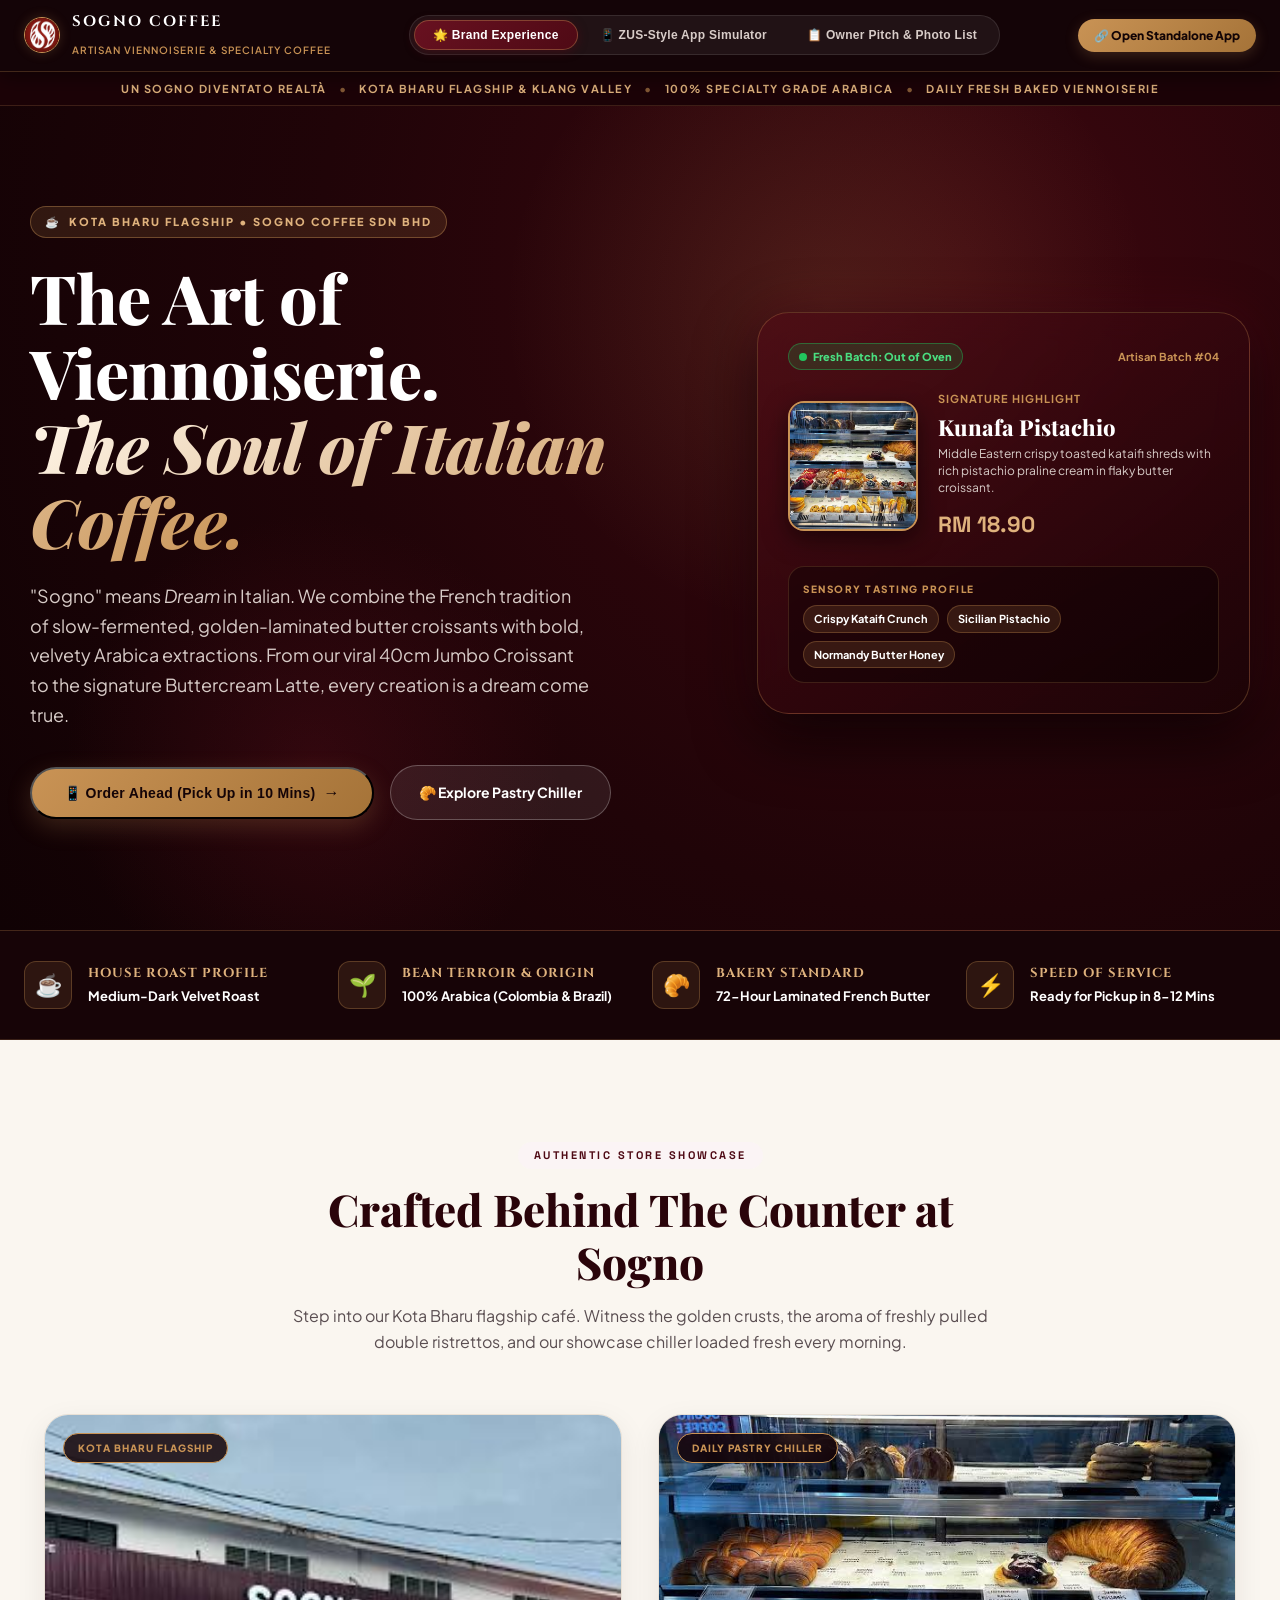
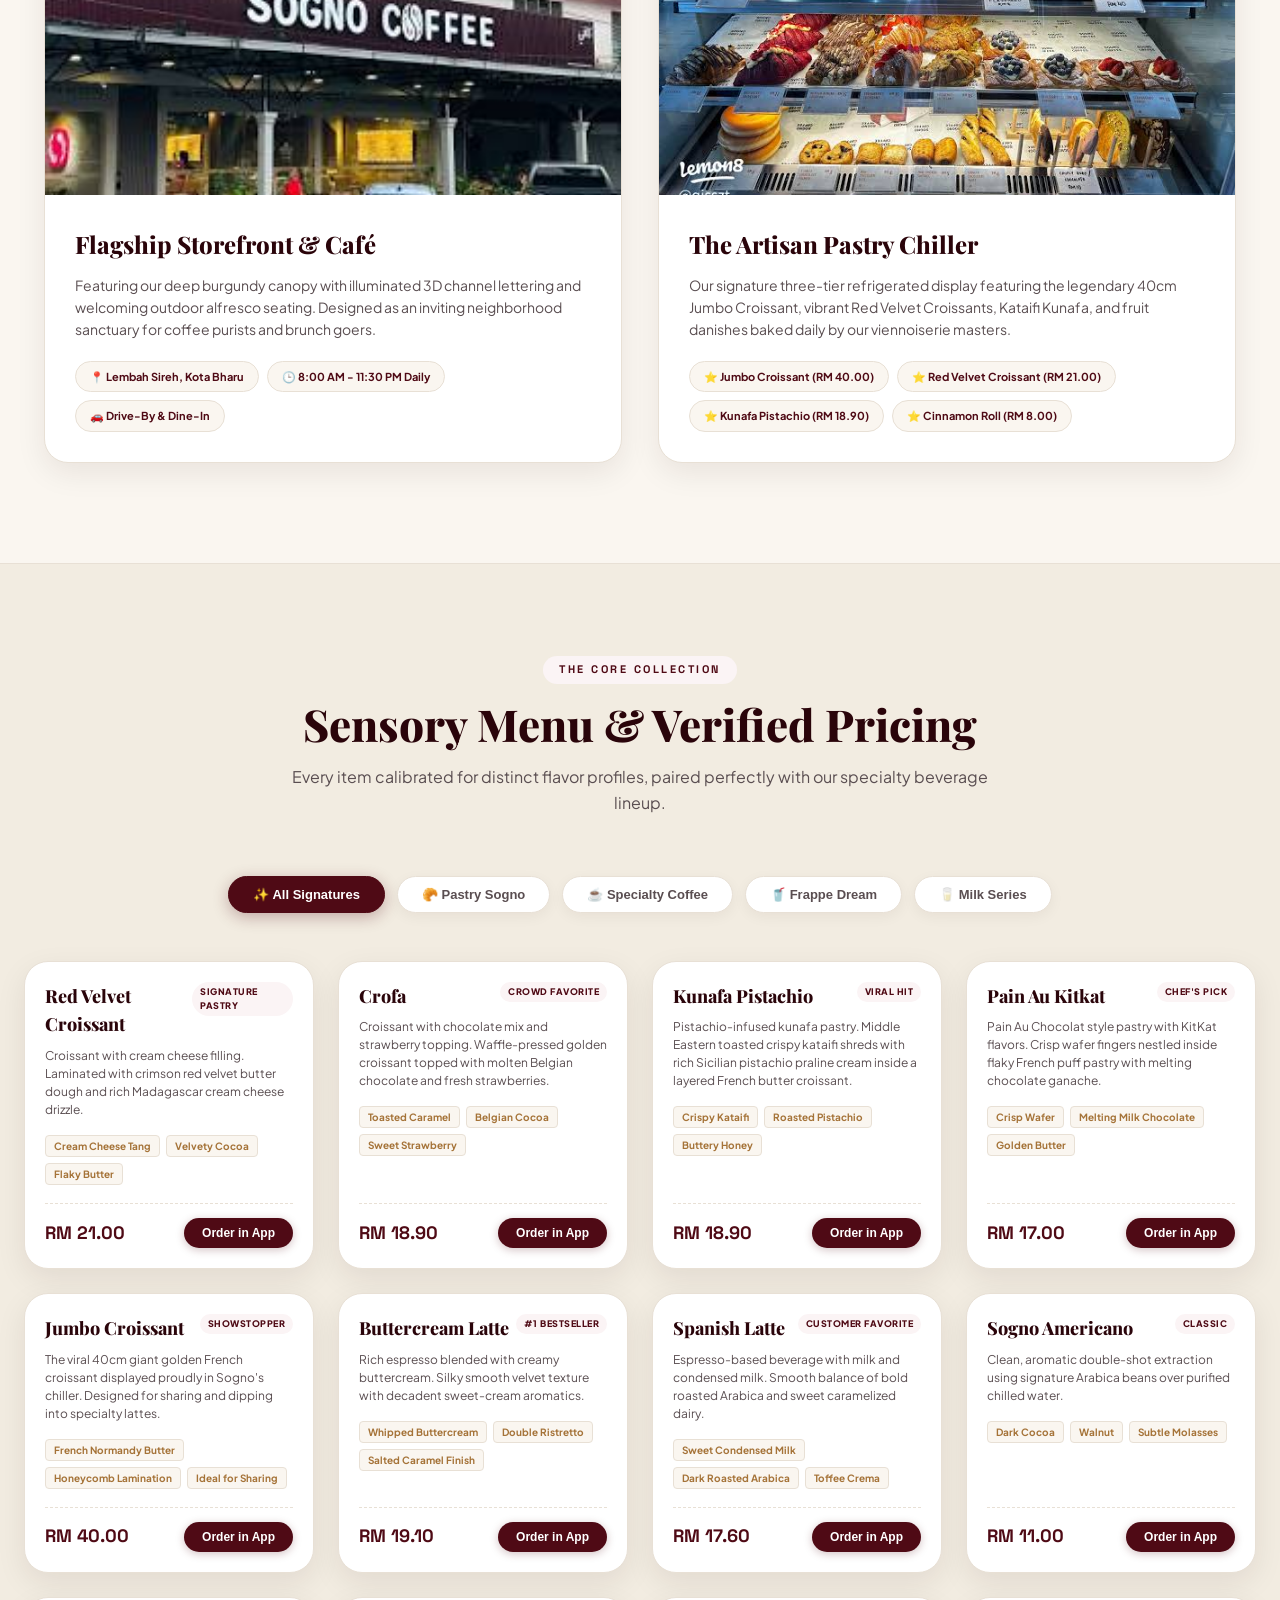
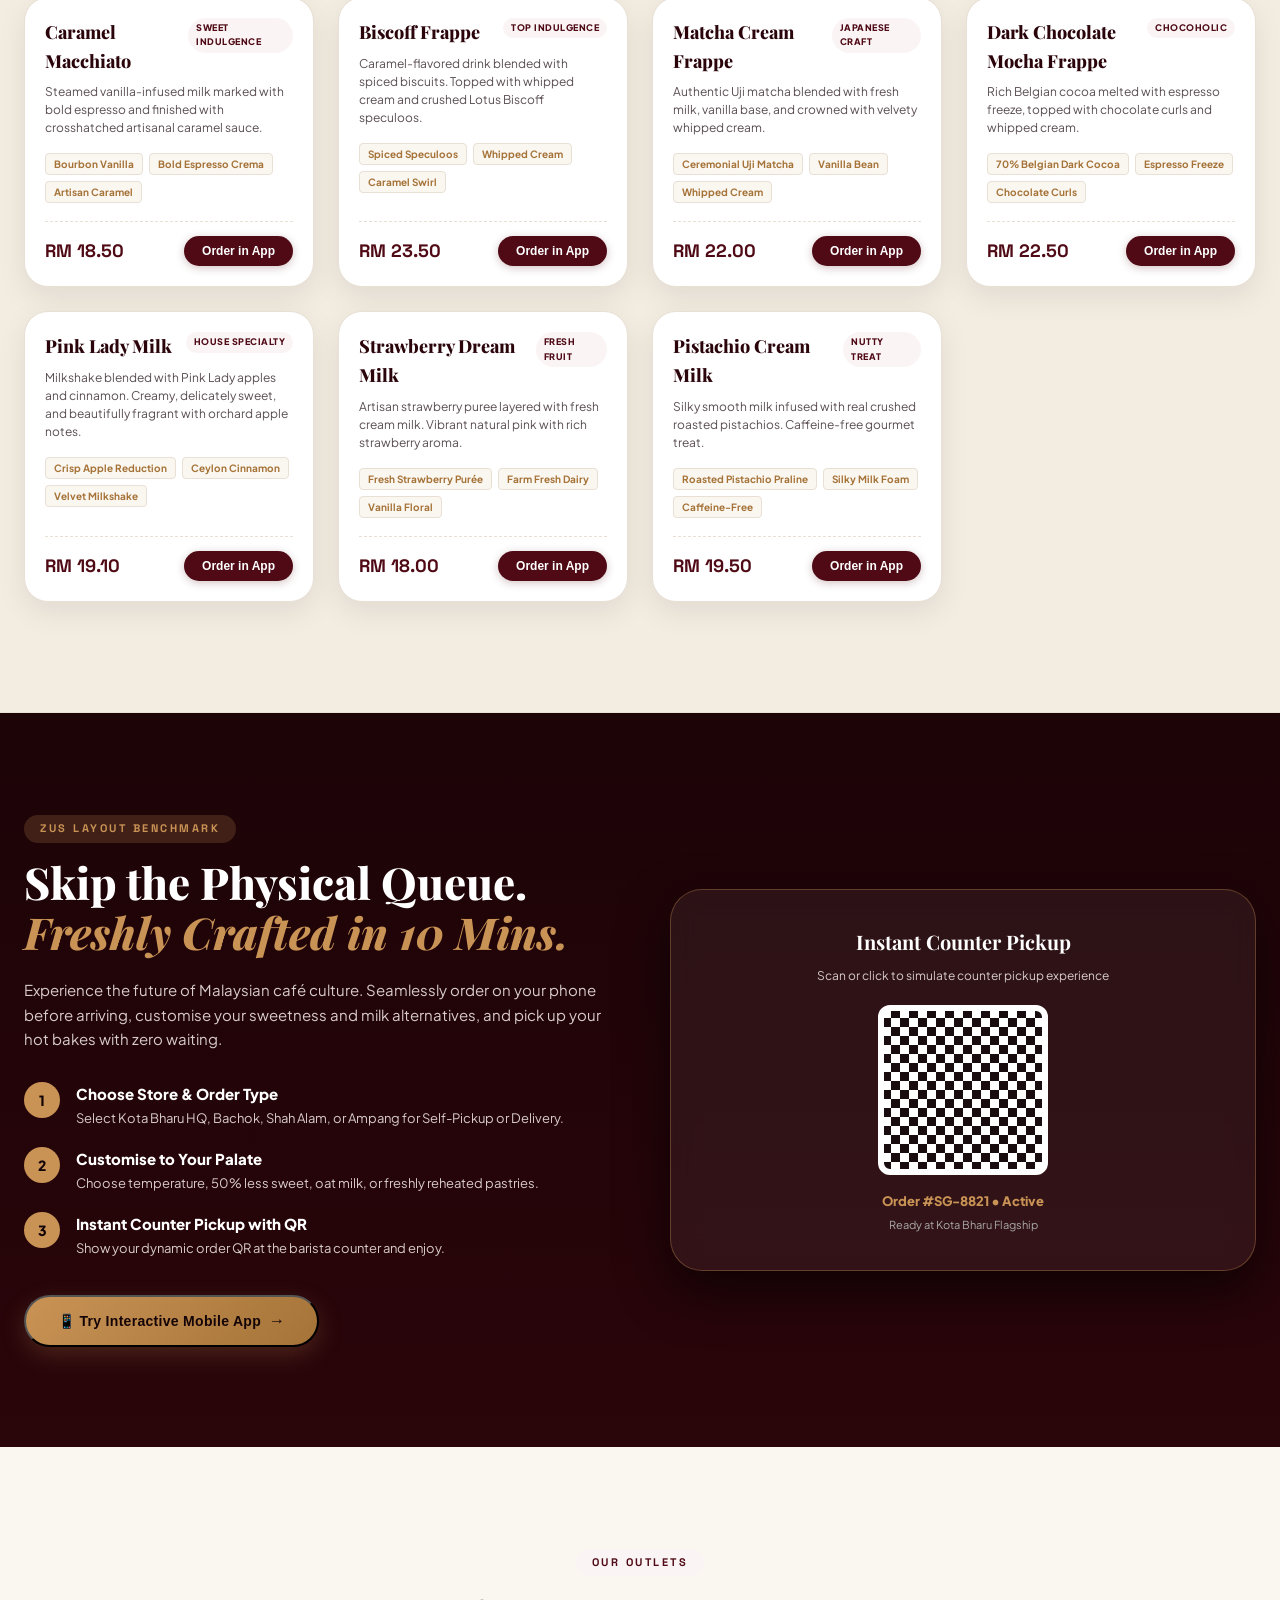
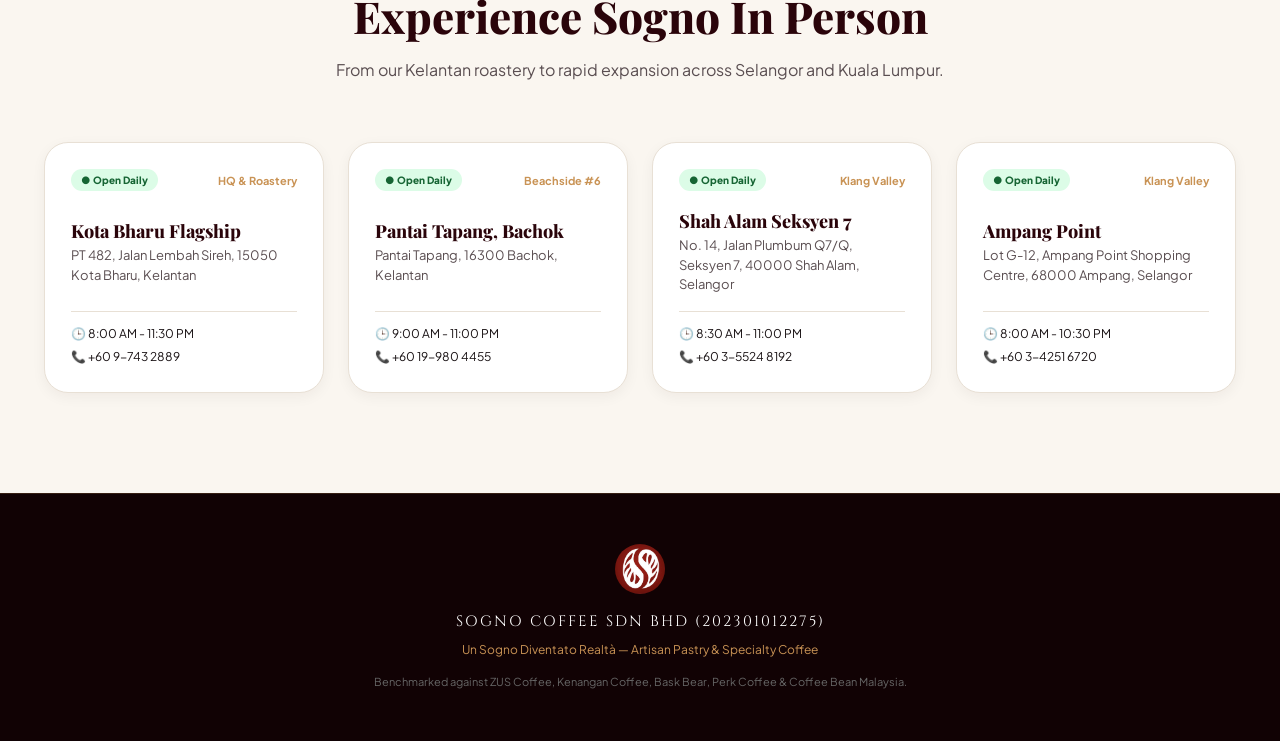
==== index.html @ 5c37e62c "Initial commit: Sogno Coffee brand landing page, ZUS mobile app demo, and Django backend" ====
<!DOCTYPE html>
<html lang="en">
<head>
  <meta charset="UTF-8">
  <meta name="viewport" content="width=device-width, initial-scale=1.0, maximum-scale=1.0, user-scalable=no">
  <title>Sogno Coffee | Artisan Viennoiserie & Specialty Coffee</title>
  <meta name="description" content="Sogno Coffee - Un Sogno Diventato Realtà. Premium artisan pastries, signature Buttercream Latte, and craft brews. Kota Bharu Flagship & Klang Valley.">
  <link rel="icon" type="image/png" href="assets/images/logo.png">
  
  <!-- High-End Typography Benchmarks (Kenangan, ZUS, Perk Coffee, CBTL) -->
  <link rel="preconnect" href="https://fonts.googleapis.com">
  <link rel="preconnect" href="https://fonts.gstatic.com" crossorigin>
  <link href="https://fonts.googleapis.com/css2?family=Cinzel:wght@500;700;800;900&family=Playfair+Display:ital,wght@0,500;0,700;0,900;1,400;1,600&family=Plus+Jakarta+Sans:wght@300;400;500;600;700;800&family=Space+Grotesk:wght@500;700&display=swap" rel="stylesheet">
  
  <link rel="stylesheet" href="assets/css/style.css">
  <link rel="stylesheet" href="assets/css/landing.css">
  <style>
    .view-content-section {
      display: none;
    }
    .view-content-section.active-view {
      display: block;
    }
    #viewSimulator.active-view {
      display: flex;
    }
    .device-controls-group {
      display: flex;
      gap: 6px;
    }
    .outlet-modal-card {
      display: flex;
      justify-content: space-between;
      align-items: center;
      padding: 14px 16px;
      border: 1px solid var(--surface-border);
      border-radius: var(--radius-md);
      margin-bottom: 10px;
      cursor: pointer;
      transition: all 0.2s;
    }
    .outlet-modal-card:hover, .outlet-modal-card.active {
      border-color: var(--sogno-maroon);
      background: var(--sogno-maroon-light);
    }
  </style>
</head>
<body>

  <!-- Persistent Master Control Bar (Demo & Switcher) -->
  <header class="sogno-top-demo-bar">
    <div class="demo-brand-tag">
      <img src="assets/images/logo.png" alt="Sogno Coffee Logo">
      <div class="demo-brand-name">
        <h1>SOGNO COFFEE</h1>
        <span>Artisan Viennoiserie & Specialty Coffee</span>
      </div>
    </div>

    <!-- Mode Switcher Navigation (Landing vs ZUS App vs Pitch Deck) -->
    <nav class="demo-view-tabs">
      <button class="demo-tab-btn active" data-view="landing">
        <span>🌟 Brand Experience</span>
      </button>
      <button class="demo-tab-btn" data-view="simulator">
        <span>📱 ZUS-Style App Simulator</span>
      </button>
      <button class="demo-tab-btn" data-view="pitch">
        <span>📋 Owner Pitch & Photo List</span>
      </button>
    </nav>

    <div class="demo-side-cta">
      <div id="frameControls" class="device-controls-group" style="display: none;">
        <button class="sim-toggle-btn active" id="btnPhoneFrame">📱 iPhone Frame</button>
        <button class="sim-toggle-btn" id="btnExpandedFrame">🖥️ Full App</button>
      </div>
      <a href="app.html" target="_blank" class="btn-open-app-live" title="Open Mobile Ordering directly in new tab">
        <span>🔗 Open Standalone App</span>
      </a>
    </div>
  </header>

  <!-- =========================================================================
       VIEW 1: LUXURY BRAND LANDING PAGE (Kenangan, Perk, ZUS, CBTL benchmark)
       ========================================================================= -->
  <main id="viewLanding" class="view-content-section active-view sogno-landing-wrapper">
    
    <!-- Top Announcement Strip (Kenangan & CBTL benchmark) -->
    <div class="luxury-top-strip">
      <span>Un Sogno Diventato Realtà</span>
      <span class="dot-sep">•</span>
      <span>Kota Bharu Flagship & Klang Valley</span>
      <span class="dot-sep">•</span>
      <span>100% Specialty Grade Arabica</span>
      <span class="dot-sep">•</span>
      <span>Daily Fresh Baked Viennoiserie</span>
    </div>

    <!-- Editorial Hero Section -->
    <section class="editorial-hero">
      <div class="hero-ambient-glow"></div>
      <div class="hero-ambient-glow-2"></div>
      
      <div class="hero-grid-container">
        <!-- Left Column: Copy & CTAs -->
        <div class="hero-copy-column">
          <div class="hero-origin-badge">
            <span class="bean-icon">☕</span>
            <span>Kota Bharu Flagship • SOGNO COFFEE SDN BHD</span>
          </div>

          <h2 class="hero-headline-editorial">
            The Art of Viennoiserie.<br>
            <em>The Soul of Italian Coffee.</em>
          </h2>

          <p class="hero-lead-text">
            "Sogno" means <em>Dream</em> in Italian. We combine the French tradition of slow-fermented, golden-laminated butter croissants with bold, velvety Arabica extractions. From our viral 40cm Jumbo Croissant to the signature Buttercream Latte, every creation is a dream come true.
          </p>

          <div class="hero-buttons-row">
            <button class="btn-hero-solid" id="heroOrderAppBtn">
              <span>📱 Order Ahead (Pick Up in 10 Mins)</span>
              <span style="font-size:16px;">→</span>
            </button>
            <a href="#sectionChillerShowcase" class="btn-hero-glass">
              <span>🥐 Explore Pastry Chiller</span>
            </a>
          </div>
        </div>

        <!-- Right Column: Visual Product Showcase Card (Perk & Kenangan Benchmark) -->
        <div class="hero-visual-card">
          <div class="visual-top-badge">
            <span class="live-oven-chip">
              <span class="live-dot-pulse"></span>
              <span>Fresh Batch: Out of Oven</span>
            </span>
            <span style="font-size:11px;color:var(--sogno-gold);font-weight:700;">Artisan Batch #04</span>
          </div>

          <div class="visual-item-display">
            <div class="hero-chiller-thumb">
              <img src="assets/images/pastry_chiller.png" alt="Sogno Coffee Pastry Chiller Display">
            </div>
            <div class="hero-featured-details">
              <div class="featured-category">Signature Highlight</div>
              <h4>Kunafa Pistachio</h4>
              <p>Middle Eastern crispy toasted kataifi shreds with rich pistachio praline cream in flaky butter croissant.</p>
              <div class="hero-price-tag">RM 18.90</div>
            </div>
          </div>

          <!-- Sensory Flavor Profile Notes (Perk Coffee benchmark) -->
          <div class="hero-tasting-notes-strip">
            <div class="tasting-label">Sensory Tasting Profile</div>
            <div class="tasting-tags-list">
              <span class="tasting-pill-gold">Crispy Kataifi Crunch</span>
              <span class="tasting-pill-gold">Sicilian Pistachio</span>
              <span class="tasting-pill-gold">Normandy Butter Honey</span>
            </div>
          </div>
        </div>
      </div>
    </section>

    <!-- Roast Profile & Craft Section (Perk Coffee & Kenangan benchmark) -->
    <section class="craft-profile-banner">
      <div class="craft-container">
        <div class="craft-metric-card">
          <div class="metric-icon-box">☕</div>
          <div class="metric-text-box">
            <h5>House Roast Profile</h5>
            <p>Medium-Dark Velvet Roast</p>
          </div>
        </div>

        <div class="craft-metric-card">
          <div class="metric-icon-box">🌱</div>
          <div class="metric-text-box">
            <h5>Bean Terroir & Origin</h5>
            <p>100% Arabica (Colombia & Brazil)</p>
          </div>
        </div>

        <div class="craft-metric-card">
          <div class="metric-icon-box">🥐</div>
          <div class="metric-text-box">
            <h5>Bakery Standard</h5>
            <p>72-Hour Laminated French Butter</p>
          </div>
        </div>

        <div class="craft-metric-card">
          <div class="metric-icon-box">⚡</div>
          <div class="metric-text-box">
            <h5>Speed of Service</h5>
            <p>Ready for Pickup in 8-12 Mins</p>
          </div>
        </div>
      </div>
    </section>

    <!-- Authentic Chiller & Storefront Showcase (Real Photos) -->
    <section id="sectionChillerShowcase" class="chiller-showcase-section">
      <div class="editorial-section-heading">
        <span class="editorial-pill-tag">Authentic Store Showcase</span>
        <h3 class="editorial-main-title">Crafted Behind The Counter at Sogno</h3>
        <p class="editorial-lead-para">
          Step into our Kota Bharu flagship café. Witness the golden crusts, the aroma of freshly pulled double ristrettos, and our showcase chiller loaded fresh every morning.
        </p>
      </div>

      <div class="editorial-gallery-grid">
        <!-- Card 1: Storefront Photo -->
        <div class="gallery-editorial-card">
          <div class="gallery-media-frame">
            <img src="assets/images/storefront.png" alt="Sogno Coffee Exterior Storefront Kota Bharu">
            <span class="gallery-badge-overlay">Kota Bharu Flagship</span>
          </div>
          <div class="gallery-content-block">
            <div>
              <h4>Flagship Storefront & Café</h4>
              <p>
                Featuring our deep burgundy canopy with illuminated 3D channel lettering and welcoming outdoor alfresco seating. Designed as an inviting neighborhood sanctuary for coffee purists and brunch goers.
              </p>
            </div>
            <div class="chiller-hotspots-pills">
              <span class="chiller-item-chip">📍 Lembah Sireh, Kota Bharu</span>
              <span class="chiller-item-chip">🕒 8:00 AM - 11:30 PM Daily</span>
              <span class="chiller-item-chip">🚗 Drive-By & Dine-In</span>
            </div>
          </div>
        </div>

        <!-- Card 2: Chiller Display Photo -->
        <div class="gallery-editorial-card">
          <div class="gallery-media-frame">
            <img src="assets/images/pastry_chiller.png" alt="Sogno Coffee Pastry Chiller Display">
            <span class="gallery-badge-overlay">Daily Pastry Chiller</span>
          </div>
          <div class="gallery-content-block">
            <div>
              <h4>The Artisan Pastry Chiller</h4>
              <p>
                Our signature three-tier refrigerated display featuring the legendary 40cm Jumbo Croissant, vibrant Red Velvet Croissants, Kataifi Kunafa, and fruit danishes baked daily by our viennoiserie masters.
              </p>
            </div>
            <div class="chiller-hotspots-pills">
              <span class="chiller-item-chip">⭐ Jumbo Croissant (RM 40.00)</span>
              <span class="chiller-item-chip">⭐ Red Velvet Croissant (RM 21.00)</span>
              <span class="chiller-item-chip">⭐ Kunafa Pistachio (RM 18.90)</span>
              <span class="chiller-item-chip">⭐ Cinnamon Roll (RM 8.00)</span>
            </div>
          </div>
        </div>
      </div>
    </section>

    <!-- Interactive Menu Explorer (Bask Bear & Kenangan Style) -->
    <section class="menu-explorer-section">
      <div class="menu-explorer-container">
        <div class="editorial-section-heading">
          <span class="editorial-pill-tag">The Core Collection</span>
          <h3 class="editorial-main-title">Sensory Menu & Verified Pricing</h3>
          <p class="editorial-lead-para">
            Every item calibrated for distinct flavor profiles, paired perfectly with our specialty beverage lineup.
          </p>
        </div>

        <!-- Category Navigator Tabs -->
        <div class="menu-tabs-navigator" id="landingCatNav">
          <button class="menu-category-btn active" data-cat="all">
            <span>✨ All Signatures</span>
          </button>
          <button class="menu-category-btn" data-cat="pastry-sogno">
            <span>🥐 Pastry Sogno</span>
          </button>
          <button class="menu-category-btn" data-cat="coffee">
            <span>☕ Specialty Coffee</span>
          </button>
          <button class="menu-category-btn" data-cat="frappe">
            <span>🥤 Frappe Dream</span>
          </button>
          <button class="menu-category-btn" data-cat="milk-series">
            <span>🥛 Milk Series</span>
          </button>
        </div>

        <!-- Menu Cards Grid -->
        <div class="menu-cards-showcase-grid" id="landingMenuCardsGrid">
          <!-- Dynamically populated by JS from menu-data.js -->
        </div>
      </div>
    </section>

    <!-- ZUS Coffee App Benchmark Section -->
    <section class="zus-app-ecosystem-section">
      <div class="ecosystem-container">
        <div class="ecosystem-copy">
          <span class="editorial-pill-tag" style="background:rgba(201,147,85,0.2);color:var(--sogno-gold);">ZUS Layout Benchmark</span>
          <h3>Skip the Physical Queue.<br><em>Freshly Crafted in 10 Mins.</em></h3>
          <p>
            Experience the future of Malaysian café culture. Seamlessly order on your phone before arriving, customise your sweetness and milk alternatives, and pick up your hot bakes with zero waiting.
          </p>

          <div class="step-process-list">
            <div class="step-row-item">
              <div class="step-num-box">1</div>
              <div class="step-desc-col">
                <h6>Choose Store & Order Type</h6>
                <span>Select Kota Bharu HQ, Bachok, Shah Alam, or Ampang for Self-Pickup or Delivery.</span>
              </div>
            </div>

            <div class="step-row-item">
              <div class="step-num-box">2</div>
              <div class="step-desc-col">
                <h6>Customise to Your Palate</h6>
                <span>Choose temperature, 50% less sweet, oat milk, or freshly reheated pastries.</span>
              </div>
            </div>

            <div class="step-row-item">
              <div class="step-num-box">3</div>
              <div class="step-desc-col">
                <h6>Instant Counter Pickup with QR</h6>
                <span>Show your dynamic order QR at the barista counter and enjoy.</span>
              </div>
            </div>
          </div>

          <button class="btn-hero-solid" id="btnLaunchAppFromEcosystem">
            <span>📱 Try Interactive Mobile App</span>
            <span style="font-size:16px;">→</span>
          </button>
        </div>

        <div class="qr-code-interactive-card">
          <h4 style="font-family:var(--font-editorial);font-size:20px;color:#fff;margin-bottom:8px;">Instant Counter Pickup</h4>
          <p style="font-size:12px;color:var(--text-on-dark-subtle);margin-bottom:20px;">Scan or click to simulate counter pickup experience</p>
          <div class="mock-qr"></div>
          <div style="font-size:13px;font-weight:800;color:var(--sogno-gold);">Order #SG-8821 • Active</div>
          <span style="font-size:11px;color:#AAA;display:block;margin-top:4px;">Ready at Kota Bharu Flagship</span>
        </div>
      </div>
    </section>

    <!-- Outlets Section -->
    <section class="outlets-locator-section">
      <div class="editorial-section-heading">
        <span class="editorial-pill-tag">Our Outlets</span>
        <h3 class="editorial-main-title">Experience Sogno In Person</h3>
        <p class="editorial-lead-para">From our Kelantan roastery to rapid expansion across Selangor and Kuala Lumpur.</p>
      </div>

      <div class="outlets-showcase-grid">
        <div class="outlet-luxury-box">
          <div class="outlet-box-top">
            <span class="outlet-open-status">● Open Daily</span>
            <span style="font-size:11px;font-weight:700;color:var(--sogno-gold);">HQ & Roastery</span>
          </div>
          <div>
            <h4>Kota Bharu Flagship</h4>
            <p class="outlet-addr-txt">PT 482, Jalan Lembah Sireh, 15050 Kota Bharu, Kelantan</p>
          </div>
          <div class="outlet-contact-row">
            <span>🕒 8:00 AM - 11:30 PM</span>
            <span>📞 +60 9-743 2889</span>
          </div>
        </div>

        <div class="outlet-luxury-box">
          <div class="outlet-box-top">
            <span class="outlet-open-status">● Open Daily</span>
            <span style="font-size:11px;font-weight:700;color:var(--sogno-gold);">Beachside #6</span>
          </div>
          <div>
            <h4>Pantai Tapang, Bachok</h4>
            <p class="outlet-addr-txt">Pantai Tapang, 16300 Bachok, Kelantan</p>
          </div>
          <div class="outlet-contact-row">
            <span>🕒 9:00 AM - 11:00 PM</span>
            <span>📞 +60 19-980 4455</span>
          </div>
        </div>

        <div class="outlet-luxury-box">
          <div class="outlet-box-top">
            <span class="outlet-open-status">● Open Daily</span>
            <span style="font-size:11px;font-weight:700;color:var(--sogno-gold);">Klang Valley</span>
          </div>
          <div>
            <h4>Shah Alam Seksyen 7</h4>
            <p class="outlet-addr-txt">No. 14, Jalan Plumbum Q7/Q, Seksyen 7, 40000 Shah Alam, Selangor</p>
          </div>
          <div class="outlet-contact-row">
            <span>🕒 8:30 AM - 11:00 PM</span>
            <span>📞 +60 3-5524 8192</span>
          </div>
        </div>

        <div class="outlet-luxury-box">
          <div class="outlet-box-top">
            <span class="outlet-open-status">● Open Daily</span>
            <span style="font-size:11px;font-weight:700;color:var(--sogno-gold);">Klang Valley</span>
          </div>
          <div>
            <h4>Ampang Point</h4>
            <p class="outlet-addr-txt">Lot G-12, Ampang Point Shopping Centre, 68000 Ampang, Selangor</p>
          </div>
          <div class="outlet-contact-row">
            <span>🕒 8:00 AM - 10:30 PM</span>
            <span>📞 +60 3-4251 6720</span>
          </div>
        </div>
      </div>
    </section>

    <!-- Footer -->
    <footer class="luxury-editorial-footer">
      <div class="footer-emblem">
        <img src="assets/images/logo.png" alt="Sogno Logo">
      </div>
      <p style="font-family:var(--font-luxury);font-size:15px;color:#FFFFFF;letter-spacing:2px;margin-bottom:6px;">
        SOGNO COFFEE SDN BHD (202301012275)
      </p>
      <p style="color:var(--sogno-gold);font-size:12px;margin-bottom:14px;">
        Un Sogno Diventato Realtà — Artisan Pastry & Specialty Coffee
      </p>
      <p style="color:#666;font-size:11px;">
        Benchmarked against ZUS Coffee, Kenangan Coffee, Bask Bear, Perk Coffee & Coffee Bean Malaysia.
      </p>
    </footer>
  </main>

  <!-- =========================================================================
       VIEW 2: ZUS COFFEE BENCHMARK MOBILE APP SIMULATOR
       ========================================================================= -->
  <main id="viewSimulator" class="view-content-section simulator-wrapper">
    <!-- Frame Mode Switcher -->
    <div class="simulator-device-bar">
      <span style="font-size:11px;color:#AAA;">Device Display:</span>
      <button class="sim-toggle-btn active" id="simPhoneBtn">iPhone 16 Pro Frame</button>
      <button class="sim-toggle-btn" id="simExpandedBtn">Expanded View</button>
    </div>

    <!-- Smartphone Frame -->
    <div class="iphone-frame" id="simMockupFrame">
      <div class="iphone-screen">
        
        <!-- Status Bar -->
        <div class="iphone-top-island">
          <span>9:41</span>
          <div class="notch-pill"></div>
          <span>5G 100%</span>
        </div>

        <!-- ZUS-Style App Header -->
        <header class="app-header-zus">
          <div class="app-store-line">
            <div class="app-store-pill" id="appStoreDropdownTrigger" title="Tap to switch branch">
              <div class="store-pin-circle">📍</div>
              <div class="store-name-col">
                <h2 id="appSelectedStoreName">Kota Bharu Flagship ▾</h2>
                <span id="appStoreTimeSub">Ready in 10-15 mins • Self-Pickup</span>
              </div>
            </div>
            
            <div class="pickup-delivery-toggle">
              <button class="toggle-choice-btn active" id="appTogglePickup">Pickup</button>
              <button class="toggle-choice-btn" id="appToggleDelivery">Delivery</button>
            </div>
          </div>

          <!-- Search Bar -->
          <div class="app-search-wrap">
            <span class="search-glass-icon">🔍</span>
            <input type="text" id="appSearchInput" placeholder="Search croissants, buttercream latte, frappe...">
          </div>
        </header>

        <!-- Scrollable Content -->
        <div class="app-scroll-body">
          <!-- Sogno Club VIP Bar (ZUS Club benchmark) -->
          <div class="sogno-vip-strip">
            <div class="vip-left">
              <div class="vip-icon-emblem">☕</div>
              <div class="vip-text">
                <h4>Sogno Club <span class="vip-tier-badge">Silver Tier</span></h4>
                <p>6 / 10 Sips to Next Free Buttercream Latte</p>
              </div>
            </div>
            <span class="vip-voucher-tag">20% OFF Active</span>
          </div>

          <!-- Promotional Banner Slider -->
          <div class="app-promo-card">
            <div class="app-promo-content">
              <span class="app-promo-badge">Fresh Oven Batch</span>
              <h3>Kunafa Pistachio Croissant</h3>
              <p>Toasted kataifi shreds & Sicilian pistachio praline.</p>
            </div>
            <div class="app-promo-thumb">
              <img src="assets/images/pastry_chiller.png" alt="Chiller thumbnail">
            </div>
          </div>

          <!-- Sticky Category Nav Pills (ZUS Benchmark) -->
          <nav class="app-category-bar" id="appCategoryNavPills">
            <!-- Dynamically populated by JS -->
          </nav>

          <!-- Products List -->
          <div id="appProductsContainer">
            <!-- Dynamically populated by JS -->
          </div>
        </div>

        <!-- Floating Cart Pill (ZUS Benchmark) -->
        <div class="app-floating-cart-pill" id="appFloatingCart" style="display: none;">
          <div class="cart-left-block">
            <div class="cart-counter-bubble" id="appCartCount">0</div>
            <div class="cart-pricing-col">
              <strong id="appCartTotal">RM 0.00</strong>
              <span id="appCartOrderTypeLabel">Self-Pickup</span>
            </div>
          </div>
          <div class="cart-right-block">
            <span>View Bag</span>
            <span>→</span>
          </div>
        </div>

        <!-- MODAL: Outlet Selector Bottom Sheet -->
        <div class="app-sheet-backdrop" id="appOutletModal">
          <div class="app-sheet-window">
            <div class="sheet-drag-bar"></div>
            <div class="sheet-top-header">
              <div>
                <h3>Select Sogno Outlet</h3>
                <p>Choose the nearest kitchen for live prep</p>
              </div>
              <button class="sheet-close-x close-sheet-btn">✕</button>
            </div>
            <div class="sheet-scroll-body" id="appOutletListOptions">
              <!-- Dynamically populated -->
            </div>
          </div>
        </div>

        <!-- MODAL: Customization Bottom Sheet -->
        <div class="app-sheet-backdrop" id="appCustomModal">
          <div class="app-sheet-window">
            <div class="sheet-drag-bar"></div>
            <div class="sheet-top-header">
              <div>
                <h3 id="customSheetItemName">Item Name</h3>
                <p id="customSheetItemDesc">Description</p>
                <div class="sheet-unit-price" id="customSheetItemPrice">RM 0.00</div>
              </div>
              <button class="sheet-close-x close-sheet-btn">✕</button>
            </div>
            <div class="sheet-scroll-body" id="customSheetOptionsBody">
              <!-- Dynamically populated options -->
            </div>
            <div class="sheet-action-footer">
              <div class="stepper-bubble">
                <button id="customStepMinus">-</button>
                <span class="stepper-val" id="customStepQty">1</span>
                <button id="customStepPlus">+</button>
              </div>
              <button class="btn-add-bag-confirm" id="btnConfirmAddToBag">
                <span>Add to Bag</span>
                <span id="customFooterPrice">• RM 0.00</span>
              </button>
            </div>
          </div>
        </div>

        <!-- MODAL: Review Bag & Checkout Bottom Sheet -->
        <div class="app-sheet-backdrop" id="appCheckoutModal">
          <div class="app-sheet-window" style="max-height: 94%;">
            <div class="sheet-drag-bar"></div>
            <div class="sheet-top-header">
              <div>
                <h3>My Order Bag</h3>
                <p>Review your artisanal selections</p>
              </div>
              <button class="sheet-close-x close-sheet-btn">✕</button>
            </div>
            <div class="sheet-scroll-body">
              <div id="checkoutItemsContainer"></div>

              <!-- Promo Code Input -->
              <div class="voucher-input-row" style="display:flex;gap:8px;margin:10px 0;">
                <input type="text" id="appVoucherInput" placeholder="Promo code (e.g. SOGNO20)" value="SOGNO20" style="flex:1;padding:10px;border:1px solid #DDD;border-radius:8px;font-size:12px;outline:none;">
                <button id="appApplyVoucherBtn" style="background:var(--sogno-maroon);color:#fff;border:none;padding:0 16px;border-radius:8px;font-weight:700;font-size:12px;cursor:pointer;">Apply</button>
              </div>
              <p id="appVoucherFeedback" style="font-size:11px;font-weight:700;display:none;margin-top:-4px;margin-bottom:12px;"></p>

              <!-- Payment Method Selection -->
              <div style="margin:12px 0;">
                <h5 style="font-size:12px;font-weight:800;text-transform:uppercase;margin-bottom:8px;">Payment Method</h5>
                <div class="payment-grid" style="display:grid;grid-template-columns:1fr 1fr;gap:8px;">
                  <div class="payment-card active" style="padding:10px;border:1px solid var(--sogno-maroon);background:var(--sogno-maroon-light);border-radius:8px;font-size:11px;font-weight:700;display:flex;align-items:center;gap:6px;cursor:pointer;">
                    <span>📱</span>
                    <span>DuitNow QR / TNG</span>
                  </div>
                  <div class="payment-card" style="padding:10px;border:1px solid #DDD;border-radius:8px;font-size:11px;font-weight:700;display:flex;align-items:center;gap:6px;cursor:pointer;">
                    <span>💳</span>
                    <span>Card / Apple Pay</span>
                  </div>
                  <div class="payment-card" style="padding:10px;border:1px solid #DDD;border-radius:8px;font-size:11px;font-weight:700;display:flex;align-items:center;gap:6px;cursor:pointer;">
                    <span>🏦</span>
                    <span>Online FPX</span>
                  </div>
                  <div class="payment-card" style="padding:10px;border:1px solid #DDD;border-radius:8px;font-size:11px;font-weight:700;display:flex;align-items:center;gap:6px;cursor:pointer;">
                    <span>💵</span>
                    <span>Pay at Counter</span>
                  </div>
                </div>
              </div>

              <!-- Price Breakdown -->
              <div class="price-breakdown" style="background:#F7F4EE;padding:12px;border-radius:12px;margin-bottom:16px;">
                <div style="display:flex;justify-content:space-between;font-size:12px;color:#666;margin-bottom:4px;">
                  <span>Subtotal</span>
                  <span id="coSubtotalVal">RM 0.00</span>
                </div>
                <div style="display:flex;justify-content:space-between;font-size:12px;color:#666;margin-bottom:4px;">
                  <span>SST (6%)</span>
                  <span id="coTaxVal">RM 0.00</span>
                </div>
                <div style="display:flex;justify-content:space-between;font-size:12px;color:#666;margin-bottom:4px;">
                  <span>Delivery / Handling</span>
                  <span id="coDeliveryVal">FREE</span>
                </div>
                <div style="display:flex;justify-content:space-between;font-size:12px;color:#166534;font-weight:700;margin-bottom:4px;">
                  <span>Voucher Discount</span>
                  <span id="coDiscountVal">- RM 0.00</span>
                </div>
                <div style="display:flex;justify-content:space-between;font-size:16px;font-weight:900;color:var(--sogno-maroon);border-top:1px dashed #DDD;padding-top:8px;margin-top:6px;">
                  <span>Total Amount</span>
                  <span id="coFinalTotalVal">RM 0.00</span>
                </div>
              </div>

              <button class="btn-add-bag-confirm" id="btnPlaceOrderFinal" style="width:100%;">
                <span>Place Order & Pay</span>
                <span>⚡</span>
              </button>
            </div>
          </div>
        </div>

        <!-- MODAL: Order Tracking & Counter QR -->
        <div class="app-sheet-backdrop" id="appTrackingModal">
          <div class="app-sheet-window">
            <div class="sheet-drag-bar"></div>
            <div class="order-tracking-modal" style="text-align:center;padding:24px 20px 30px;">
              <div class="tracking-success-icon" style="width:60px;height:60px;background:#DCFCE7;color:#16A34A;border-radius:50%;display:flex;align-items:center;justify-content:center;font-size:28px;margin:0 auto 12px;">✓</div>
              <h3 style="font-family:var(--font-editorial);font-size:20px;font-weight:800;color:var(--sogno-maroon-deep);">Order Sent to Kitchen!</h3>
              <div class="order-code" id="appTrackingCode" style="font-size:13px;font-weight:800;color:var(--sogno-gold);background:#140407;display:inline-block;padding:4px 14px;border-radius:var(--radius-full);margin:8px 0 12px;">Order #SG-8821</div>
              <p style="font-size:12px;color:#666;" id="appTrackingOutletLabel">Kota Bharu Flagship (Self-Pickup)</p>

              <!-- Status Steps -->
              <div class="status-timeline" style="display:flex;justify-content:space-between;margin:20px 0;">
                <div class="timeline-step active" style="display:flex;flex-direction:column;align-items:center;gap:4px;width:33%;">
                  <div class="step-circle active" style="width:28px;height:28px;border-radius:50%;background:var(--sogno-maroon);color:#fff;display:flex;align-items:center;justify-content:center;font-size:11px;font-weight:800;">1</div>
                  <span style="font-size:10px;font-weight:700;color:var(--sogno-maroon);">Received</span>
                </div>
                <div class="timeline-step" id="stepBakerActive" style="display:flex;flex-direction:column;align-items:center;gap:4px;width:33%;">
                  <div class="step-circle" style="width:28px;height:28px;border-radius:50%;background:#E5E7EB;color:#888;display:flex;align-items:center;justify-content:center;font-size:11px;font-weight:800;">2</div>
                  <span style="font-size:10px;font-weight:600;color:#888;">Barista & Baker</span>
                </div>
                <div class="timeline-step" style="display:flex;flex-direction:column;align-items:center;gap:4px;width:33%;">
                  <div class="step-circle" style="width:28px;height:28px;border-radius:50%;background:#E5E7EB;color:#888;display:flex;align-items:center;justify-content:center;font-size:11px;font-weight:800;">3</div>
                  <span style="font-size:10px;font-weight:600;color:#888;">Ready for Pickup</span>
                </div>
              </div>

              <!-- Pickup QR Code -->
              <div class="qr-code-box" style="background:#F9FAFB;border:1px solid #E5E7EB;border-radius:16px;padding:16px;display:inline-block;margin:10px 0;">
                <div class="qr-mock" style="width:130px;height:130px;background:repeating-conic-gradient(#140407 0% 25%, #FFFFFF 0% 50%) 50% / 18px 18px;border-radius:8px;"></div>
                <p style="font-size:11px;color:#666;margin-top:8px;">Scan at the counter for contactless collection</p>
              </div>

              <div style="margin-top:16px;">
                <button class="btn-add-bag-confirm close-sheet-btn" style="width:100%;">
                  <span>Done / Back to Menu</span>
                </button>
              </div>
            </div>
          </div>
        </div>

      </div>
    </div>
  </main>

  <!-- =========================================================================
       VIEW 3: OWNER PITCH & PHOTOGRAPHY CHECKLIST
       ========================================================================= -->
  <main id="viewPitch" class="view-content-section checklist-section">
    <div class="checklist-inner">
      <div class="editorial-section-heading" style="text-align:left;margin-bottom:30px;">
        <span class="editorial-pill-tag">Owner Pitch Strategy</span>
        <h3 class="editorial-main-title">Winning Over the Founder of Sogno Coffee</h3>
        <p class="editorial-lead-para" style="margin:0;">
          Why this platform is a game-changer for their business model — solving morning congestion, boosting high-ticket pastry orders, and driving loyalty retention.
        </p>
      </div>

      <!-- 4 Strategic Pillars -->
      <div class="pitch-grid" style="display:grid;grid-template-columns:repeat(auto-fit, minmax(260px, 1fr));gap:24px;margin-bottom:60px;">
        <div class="pitch-box" style="background:#FFFFFF;border:1px solid var(--surface-border);border-radius:var(--radius-lg);padding:24px;box-shadow:var(--shadow-subtle);">
          <div style="font-family:var(--font-mono);font-size:28px;font-weight:900;color:var(--sogno-maroon);margin-bottom:6px;">01</div>
          <h4 style="font-family:var(--font-editorial);font-size:18px;font-weight:800;color:var(--sogno-maroon-deep);margin-bottom:8px;">Pastry Pre-Order & Waste Elimination</h4>
          <p style="font-size:13px;color:var(--text-secondary);line-height:1.5;">
            Artisan pastries like <strong>Kunafa Pistachio</strong> and the viral <strong>Jumbo Croissant</strong> take hours to laminate and bake. Allowing app pre-orders gives the kitchen exact demand counts before 10 AM, eliminating stockouts and wastage.
          </p>
        </div>

        <div class="pitch-box" style="background:#FFFFFF;border:1px solid var(--surface-border);border-radius:var(--radius-lg);padding:24px;box-shadow:var(--shadow-subtle);">
          <div style="font-family:var(--font-mono);font-size:28px;font-weight:900;color:var(--sogno-maroon);margin-bottom:6px;">02</div>
          <h4 style="font-family:var(--font-editorial);font-size:18px;font-weight:800;color:var(--sogno-maroon-deep);margin-bottom:8px;">The 3-Minute Pickup Surge (ZUS Benchmark)</h4>
          <p style="font-size:13px;color:var(--text-secondary);line-height:1.5;">
            Morning commuters avoid physical queues. An effortless in-app <strong>Self-Pickup</strong> flow enables patrons to order during their commute, doubling peak-hour coffee sales without crowding the counter.
          </p>
        </div>

        <div class="pitch-box" style="background:#FFFFFF;border:1px solid var(--surface-border);border-radius:var(--radius-lg);padding:24px;box-shadow:var(--shadow-subtle);">
          <div style="font-family:var(--font-mono);font-size:28px;font-weight:900;color:var(--sogno-maroon);margin-bottom:6px;">03</div>
          <h4 style="font-family:var(--font-editorial);font-size:18px;font-weight:800;color:var(--sogno-maroon-deep);margin-bottom:8px;">"Sogno Club" Repeat LTV Retention</h4>
          <p style="font-size:13px;color:var(--text-secondary);line-height:1.5;">
            Replacing easily lost paper cards with an automated digital stamp tracker (*10 Sips to a Free Buttercream Latte*) locks in weekly customer habits and protects against competitors.
          </p>
        </div>

        <div class="pitch-box" style="background:#FFFFFF;border:1px solid var(--surface-border);border-radius:var(--radius-lg);padding:24px;box-shadow:var(--shadow-subtle);">
          <div style="font-family:var(--font-mono);font-size:28px;font-weight:900;color:var(--sogno-maroon);margin-bottom:6px;">04</div>
          <h4 style="font-family:var(--font-editorial);font-size:18px;font-weight:800;color:var(--sogno-maroon-deep);margin-bottom:8px;">Enterprise Multi-Outlet Management</h4>
          <p style="font-size:13px;color:var(--text-secondary);line-height:1.5;">
            With branches in <strong>Kota Bharu</strong>, <strong>Bachok</strong>, <strong>Shah Alam</strong>, and <strong>Ampang</strong>, the platform is structured for centralized menu control with outlet-specific pricing and stock tracking.
          </p>
        </div>
      </div>

      <!-- Photography Checklist Table -->
      <div class="editorial-section-heading" style="text-align:left;margin-bottom:20px;">
        <span class="editorial-pill-tag">Photography Checklist</span>
        <h3 class="editorial-main-title" style="font-size:26px;">Real Photos Active vs. Photos Needed</h3>
        <p class="editorial-lead-para" style="margin:0;">No AI-generated pictures have been used. Here is the exact status of your asset library:</p>
      </div>

      <table class="checklist-table">
        <thead>
          <tr>
            <th>Item / Subject</th>
            <th>Category</th>
            <th>Exact Price</th>
            <th>Current Asset Status</th>
            <th>Action Needed</th>
          </tr>
        </thead>
        <tbody>
          <tr>
            <td><strong>Official Brand Logo</strong></td>
            <td>Brand Identity</td>
            <td>—</td>
            <td><span class="status-badge-ready">✓ High-Res Ready</span></td>
            <td>Active in navigation, hero, and app header.</td>
          </tr>
          <tr>
            <td><strong>Kota Bharu Storefront</strong></td>
            <td>Ambience & Facade</td>
            <td>—</td>
            <td><span class="status-badge-ready">✓ Photo Active</span></td>
            <td>Active in storefront showcase gallery.</td>
          </tr>
          <tr>
            <td><strong>Pastry Chiller Display</strong></td>
            <td>Bakery Chiller</td>
            <td>—</td>
            <td><span class="status-badge-ready">✓ Photo Active</span></td>
            <td>Active in chiller showcase & product highlights.</td>
          </tr>
          <tr>
            <td><strong>Red Velvet Croissant</strong></td>
            <td>Pastry Sogno</td>
            <td>RM 21.00</td>
            <td><span class="status-badge-ready">✓ In Chiller Photo</span></td>
            <td>Individual close-up optional.</td>
          </tr>
          <tr>
            <td><strong>Kunafa Pistachio</strong></td>
            <td>Pastry Sogno</td>
            <td>RM 18.90</td>
            <td><span class="status-badge-ready">✓ In Chiller Photo</span></td>
            <td>Individual close-up optional.</td>
          </tr>
          <tr>
            <td><strong>Jumbo Croissant</strong></td>
            <td>Pastry Sogno</td>
            <td>RM 40.00</td>
            <td><span class="status-badge-ready">✓ In Chiller Photo</span></td>
            <td>Visible on top shelf! Individual close-up optional.</td>
          </tr>
          <tr>
            <td><strong>Crofa</strong></td>
            <td>Pastry Sogno</td>
            <td>RM 18.90</td>
            <td><span class="status-badge-needed">Photo Needed</span></td>
            <td>Top-down close-up of waffle croissant with chocolate & strawberry.</td>
          </tr>
          <tr>
            <td><strong>Pain Au Kitkat</strong></td>
            <td>Pastry Sogno</td>
            <td>RM 17.00</td>
            <td><span class="status-badge-needed">Photo Needed</span></td>
            <td>Close-up of flaky KitKat chocolate pastry.</td>
          </tr>
          <tr>
            <td><strong>Buttercream Latte</strong></td>
            <td>Coffee</td>
            <td>RM 19.10</td>
            <td><span class="status-badge-needed">Photo Needed</span></td>
            <td>Clear glass/cup showing espresso & golden buttercream foam.</td>
          </tr>
          <tr>
            <td><strong>Spanish Latte</strong></td>
            <td>Coffee</td>
            <td>RM 17.60</td>
            <td><span class="status-badge-needed">Photo Needed</span></td>
            <td>Layered cup with condensed milk & espresso.</td>
          </tr>
          <tr>
            <td><strong>Sogno Americano</strong></td>
            <td>Coffee</td>
            <td>RM 11.00</td>
            <td><span class="status-badge-needed">Photo Needed</span></td>
            <td>Iced Americano with crema.</td>
          </tr>
          <tr>
            <td><strong>Caramel Macchiato</strong></td>
            <td>Coffee</td>
            <td>RM 18.50</td>
            <td><span class="status-badge-needed">Photo Needed</span></td>
            <td>Caramel crosshatch on milk foam.</td>
          </tr>
          <tr>
            <td><strong>Biscoff Frappe</strong></td>
            <td>Frappe</td>
            <td>RM 23.50</td>
            <td><span class="status-badge-needed">Photo Needed</span></td>
            <td>Blended drink with whipped cream & Lotus Biscoff biscuit.</td>
          </tr>
          <tr>
            <td><strong>Matcha Cream Frappe</strong></td>
            <td>Frappe</td>
            <td>RM 22.00</td>
            <td><span class="status-badge-needed">Photo Needed</span></td>
            <td>Vibrant green matcha frappe with cream.</td>
          </tr>
          <tr>
            <td><strong>Dark Chocolate Mocha Frappe</strong></td>
            <td>Frappe</td>
            <td>RM 22.50</td>
            <td><span class="status-badge-needed">Photo Needed</span></td>
            <td>Belgian dark cocoa blended frappe.</td>
          </tr>
          <tr>
            <td><strong>Pink Lady Milk</strong></td>
            <td>Milk Series</td>
            <td>RM 19.10</td>
            <td><span class="status-badge-needed">Photo Needed</span></td>
            <td>Pastel pink milk drink with cinnamon dust.</td>
          </tr>
          <tr>
            <td><strong>Strawberry Dream Milk</strong></td>
            <td>Milk Series</td>
            <td>RM 18.00</td>
            <td><span class="status-badge-needed">Photo Needed</span></td>
            <td>Layered strawberry puree and fresh milk.</td>
          </tr>
          <tr>
            <td><strong>Pistachio Cream Milk</strong></td>
            <td>Milk Series</td>
            <td>RM 19.50</td>
            <td><span class="status-badge-needed">Photo Needed</span></td>
            <td>Pistachio infused iced milk drink.</td>
          </tr>
        </tbody>
      </table>

      <div style="margin-top:30px;background:#FBF4F5;border:1px solid var(--sogno-maroon);border-radius:var(--radius-md);padding:20px;color:var(--sogno-maroon-deep);">
        <h4 style="font-family:var(--font-editorial);font-size:17px;font-weight:800;margin-bottom:6px;">📸 Photography Action Plan:</h4>
        <p style="font-size:13px;line-height:1.6;">
          Whenever you or the owner snap photos of the missing items, simply drop them into <code>assets/images/<item_id>.jpg</code>. The system is already programmed to automatically detect and display them seamlessly across both the landing page and app!
        </p>
      </div>
    </div>
  </main>

  <!-- Scripts -->
  <script src="assets/js/menu-data.js"></script>
  <script src="assets/js/app.js"></script>
  <script>
    // Master View Switcher
    const demoTabs = document.querySelectorAll('.demo-tab-btn');
    const sections = {
      landing: document.getElementById('viewLanding'),
      simulator: document.getElementById('viewSimulator'),
      pitch: document.getElementById('viewPitch')
    };
    const frameControls = document.getElementById('frameControls');
    const simMockupFrame = document.getElementById('simMockupFrame');
    const simPhoneBtn = document.getElementById('simPhoneBtn');
    const simExpandedBtn = document.getElementById('simExpandedBtn');

    function activateView(viewKey) {
      demoTabs.forEach(t => t.classList.toggle('active', t.dataset.view === viewKey));
      Object.keys(sections).forEach(k => {
        sections[k].classList.toggle('active-view', k === viewKey);
      });
      frameControls.style.display = (viewKey === 'simulator') ? 'flex' : 'none';
      window.scrollTo({ top: 0, behavior: 'smooth' });
    }

    demoTabs.forEach(t => t.addEventListener('click', () => activateView(t.dataset.view)));

    // Jump from landing hero to app simulator
    const heroBtn = document.getElementById('heroOrderAppBtn');
    if (heroBtn) heroBtn.addEventListener('click', () => activateView('simulator'));
    
    const ecosystemBtn = document.getElementById('btnLaunchAppFromEcosystem');
    if (ecosystemBtn) ecosystemBtn.addEventListener('click', () => activateView('simulator'));

    // Device frame toggler
    if (simPhoneBtn && simExpandedBtn && simMockupFrame) {
      simPhoneBtn.addEventListener('click', () => {
        simPhoneBtn.classList.add('active');
        simExpandedBtn.classList.remove('active');
        simMockupFrame.classList.remove('expanded-full');
      });
      simExpandedBtn.addEventListener('click', () => {
        simExpandedBtn.classList.add('active');
        simPhoneBtn.classList.remove('active');
        simMockupFrame.classList.add('expanded-full');
      });
    }

    // Populate Landing Page Menu Cards with Sensory Tasting Notes
    function renderLandingMenuCards(category = 'all') {
      const grid = document.getElementById('landingMenuCardsGrid');
      if (!grid) return;

      let items = SOGNO_MENU;
      if (category !== 'all') {
        items = items.filter(i => i.categoryId === category);
      }

      grid.innerHTML = items.map(item => `
        <div class="menu-ticket-card">
          <div>
            <div class="ticket-header-line">
              <h5>${item.name}</h5>
              ${item.badge ? `<span class="ticket-badge-pill">${item.badge}</span>` : ''}
            </div>
            <p class="ticket-desc-para">${item.description}</p>
            ${item.tastingNotes ? `
              <div class="ticket-tasting-chips">
                ${item.tastingNotes.map(n => `<span class="ticket-chip">${n}</span>`).join('')}
              </div>
            ` : ''}
          </div>
          <div class="ticket-bottom-bar">
            <span class="ticket-price-display">${item.formattedPrice}</span>
            <button class="btn-ticket-order" onclick="openAndCustomize('${item.id}')">Order in App</button>
          </div>
        </div>
      `).join('');
    }

    window.openAndCustomize = function(itemId) {
      activateView('simulator');
      setTimeout(() => {
        const item = SOGNO_MENU.find(i => i.id === itemId);
        if (item && window.openCustomizationFromExternal) {
          window.openCustomizationFromExternal(item);
        }
      }, 200);
    };

    // Category Tabs in Landing Page
    const landingNavBtns = document.querySelectorAll('#landingCatNav .menu-category-btn');
    landingNavBtns.forEach(btn => {
      btn.addEventListener('click', () => {
        landingNavBtns.forEach(b => b.classList.remove('active'));
        btn.classList.add('active');
        renderLandingMenuCards(btn.dataset.cat);
      });
    });

    renderLandingMenuCards('all');
  </script>
</body>
</html>
---- assets/css/style.css ----
/* ==========================================================================
   SOGNO COFFEE - LUXURY EDITORIAL & COMMERCIAL BRAND DESIGN SYSTEM
   Benchmarked against: ZUS Coffee, Kenangan Coffee, Bask Bear, Perk Coffee, CBTL
   ========================================================================== */

@import url('https://fonts.googleapis.com/css2?family=Cinzel:wght@500;700;800;900&family=Playfair+Display:ital,wght@0,500;0,700;0,900;1,400;1,600&family=Plus+Jakarta+Sans:wght@300;400;500;600;700;800&family=Space+Grotesk:wght@500;700&display=swap');

:root {
  /* Brand Palette - Deep Royal Burgundy & Espresso */
  --sogno-maroon: #4F0A15;
  --sogno-maroon-deep: #2A040A;
  --sogno-maroon-rich: #681120;
  --sogno-maroon-bright: #8B1B2F;
  --sogno-maroon-light: #FBF4F5;
  --sogno-maroon-glow: rgba(104, 17, 32, 0.18);

  /* Warm Culinary Tones */
  --sogno-cream: #FAF6F0;
  --sogno-cream-dark: #F2ECE1;
  --sogno-parchment: #F8F4EC;
  --sogno-gold: #C99355;
  --sogno-gold-light: #DFB27D;
  --sogno-gold-dark: #A57338;
  --sogno-gold-glow: rgba(201, 147, 85, 0.22);
  --sogno-caramel: #8C532B;

  /* Neutrals & Surfaces */
  --surface-white: #FFFFFF;
  --surface-dark: #120608;
  --surface-card: #FFFFFF;
  --surface-card-subtle: #FAF7F2;
  --surface-border: #E8E0D5;
  --surface-border-subtle: rgba(232, 224, 213, 0.6);

  /* Typography */
  --font-editorial: 'Playfair Display', Georgia, serif;
  --font-luxury: 'Cinzel', serif;
  --font-sans: 'Plus Jakarta Sans', -apple-system, BlinkMacSystemFont, sans-serif;
  --font-mono: 'Space Grotesk', monospace;

  /* Text Colors */
  --text-primary: #181113;
  --text-secondary: #5A4E51;
  --text-muted: #8A7B7E;
  --text-on-dark: #FFFFFF;
  --text-on-dark-subtle: #D8CCC8;

  /* Shadows & Radius */
  --radius-xs: 6px;
  --radius-sm: 10px;
  --radius-md: 16px;
  --radius-lg: 24px;
  --radius-xl: 32px;
  --radius-full: 9999px;
  --shadow-subtle: 0 4px 14px rgba(42, 4, 10, 0.05);
  --shadow-card: 0 10px 30px rgba(42, 4, 10, 0.08);
  --shadow-hover: 0 18px 45px rgba(42, 4, 10, 0.14);
  --shadow-glow: 0 0 40px rgba(104, 17, 32, 0.25);
}

* {
  box-sizing: border-box;
  margin: 0;
  padding: 0;
  -webkit-tap-highlight-color: transparent;
}

html {
  scroll-behavior: smooth;
}

body {
  font-family: var(--font-sans);
  background-color: var(--surface-dark);
  color: var(--text-primary);
  line-height: 1.6;
  -webkit-font-smoothing: antialiased;
  -moz-osx-font-smoothing: grayscale;
}

/* ==========================================================================
   PERSISTENT TOP DEMO CONTROL BAR (Pitch & Perspective Switcher)
   ========================================================================== */
.sogno-top-demo-bar {
  background: #140407;
  border-bottom: 1px solid rgba(201, 147, 85, 0.25);
  padding: 10px 24px;
  display: flex;
  align-items: center;
  justify-content: space-between;
  position: sticky;
  top: 0;
  z-index: 1000;
  box-shadow: 0 4px 20px rgba(0,0,0,0.5);
  backdrop-filter: blur(12px);
}

.demo-brand-tag {
  display: flex;
  align-items: center;
  gap: 12px;
}

.demo-brand-tag img {
  width: 36px;
  height: 36px;
  border-radius: 50%;
  border: 1.5px solid var(--sogno-gold);
  box-shadow: 0 0 12px var(--sogno-gold-glow);
}

.demo-brand-name h1 {
  font-family: var(--font-luxury);
  font-size: 15px;
  font-weight: 700;
  letter-spacing: 2px;
  color: #FFFFFF;
  margin-bottom: 1px;
}

.demo-brand-name span {
  font-size: 10px;
  font-weight: 600;
  color: var(--sogno-gold);
  letter-spacing: 1px;
  text-transform: uppercase;
}

.demo-view-tabs {
  display: flex;
  background: rgba(255, 255, 255, 0.06);
  padding: 4px;
  border-radius: var(--radius-full);
  border: 1px solid rgba(255, 255, 255, 0.1);
  gap: 4px;
}

.demo-tab-btn {
  background: transparent;
  border: none;
  color: var(--text-on-dark-subtle);
  font-size: 12px;
  font-weight: 700;
  padding: 7px 18px;
  border-radius: var(--radius-full);
  cursor: pointer;
  transition: all 0.25s ease;
  display: flex;
  align-items: center;
  gap: 6px;
  letter-spacing: 0.3px;
}

.demo-tab-btn:hover {
  color: #FFFFFF;
}

.demo-tab-btn.active {
  background: linear-gradient(135deg, var(--sogno-maroon-rich), var(--sogno-maroon));
  color: #FFFFFF;
  box-shadow: 0 2px 10px rgba(79, 10, 21, 0.6);
  border: 1px solid rgba(201, 147, 85, 0.4);
}

.demo-side-cta {
  display: flex;
  align-items: center;
  gap: 12px;
}

.btn-open-app-live {
  background: linear-gradient(135deg, var(--sogno-gold), var(--sogno-gold-dark));
  color: #120406;
  font-size: 12px;
  font-weight: 800;
  padding: 7px 16px;
  border-radius: var(--radius-full);
  text-decoration: none;
  display: flex;
  align-items: center;
  gap: 6px;
  box-shadow: 0 4px 14px var(--sogno-gold-glow);
  transition: transform 0.2s, box-shadow 0.2s;
}

.btn-open-app-live:hover {
  transform: translateY(-1px);
  box-shadow: 0 6px 20px rgba(201, 147, 85, 0.45);
}

/* ==========================================================================
   APP SIMULATOR CONTAINER (ZUS COFFEE BENCHMARK EXPERIENCE)
   ========================================================================== */
.simulator-wrapper {
  background: radial-gradient(circle at top, #2D050B 0%, #120306 60%, #080203 100%);
  padding: 40px 20px 80px;
  min-height: calc(100vh - 65px);
  display: flex;
  flex-direction: column;
  align-items: center;
  justify-content: flex-start;
  position: relative;
}

.simulator-device-bar {
  display: flex;
  align-items: center;
  gap: 10px;
  margin-bottom: 20px;
  background: rgba(255, 255, 255, 0.05);
  border: 1px solid rgba(255, 255, 255, 0.1);
  padding: 4px 12px;
  border-radius: var(--radius-full);
}

.sim-toggle-btn {
  background: transparent;
  border: none;
  color: #AAA;
  font-size: 11px;
  font-weight: 600;
  padding: 5px 12px;
  border-radius: var(--radius-full);
  cursor: pointer;
  transition: all 0.2s;
}

.sim-toggle-btn.active {
  background: var(--sogno-gold);
  color: #120306;
  font-weight: 800;
}

/* Smartphone Mockup Body */
.iphone-frame {
  width: 100%;
  max-width: 416px;
  height: 870px;
  background: #000000;
  border-radius: 52px;
  padding: 12px;
  box-shadow: 0 25px 80px rgba(0, 0, 0, 0.8), 0 0 0 2px rgba(201, 147, 85, 0.3), 0 0 60px rgba(104, 17, 32, 0.4);
  position: relative;
  transition: all 0.35s ease;
}

.iphone-frame.expanded-full {
  max-width: 520px;
  height: 900px;
}

.iphone-screen {
  width: 100%;
  height: 100%;
  background: var(--sogno-cream);
  border-radius: 42px;
  overflow: hidden;
  position: relative;
  display: flex;
  flex-direction: column;
}

/* Smartphone Notch / Island */
.iphone-top-island {
  height: 42px;
  background: var(--sogno-maroon-deep);
  display: flex;
  align-items: center;
  justify-content: space-between;
  padding: 0 24px;
  color: #FFFFFF;
  font-size: 12px;
  font-weight: 600;
  z-index: 100;
  flex-shrink: 0;
}

.notch-pill {
  width: 95px;
  height: 20px;
  background: #000000;
  border-radius: var(--radius-full);
}

/* ==========================================================================
   ZUS COFFEE BENCHMARK - MOBILE APP HEADER & NAVIGATION
   ========================================================================== */
.app-header-zus {
  background: linear-gradient(180deg, var(--sogno-maroon-deep) 0%, var(--sogno-maroon) 100%);
  padding: 14px 16px 16px;
  color: #FFFFFF;
  flex-shrink: 0;
  box-shadow: 0 6px 18px rgba(42, 4, 10, 0.25);
  position: relative;
  z-index: 90;
}

.app-store-line {
  display: flex;
  align-items: center;
  justify-content: space-between;
  margin-bottom: 12px;
}

.app-store-pill {
  display: flex;
  align-items: center;
  gap: 8px;
  cursor: pointer;
  background: rgba(255, 255, 255, 0.08);
  padding: 6px 12px 6px 8px;
  border-radius: var(--radius-full);
  border: 1px solid rgba(255, 255, 255, 0.15);
  transition: background 0.2s;
}

.app-store-pill:hover {
  background: rgba(255, 255, 255, 0.15);
}

.store-pin-circle {
  width: 26px;
  height: 26px;
  border-radius: 50%;
  background: var(--sogno-gold);
  color: #120306;
  display: flex;
  align-items: center;
  justify-content: center;
  font-size: 12px;
}

.store-name-col h2 {
  font-size: 13px;
  font-weight: 800;
  color: #FFFFFF;
  display: flex;
  align-items: center;
  gap: 4px;
}

.store-name-col span {
  font-size: 10px;
  color: var(--text-on-dark-subtle);
  display: block;
  line-height: 1.2;
}

/* Pickup / Delivery Tab Toggle (Exact ZUS Mechanism) */
.pickup-delivery-toggle {
  display: flex;
  background: rgba(0, 0, 0, 0.35);
  border-radius: var(--radius-full);
  padding: 3px;
  border: 1px solid rgba(255, 255, 255, 0.1);
}

.toggle-choice-btn {
  background: transparent;
  border: none;
  color: rgba(255, 255, 255, 0.7);
  font-size: 11px;
  font-weight: 700;
  padding: 5px 12px;
  border-radius: var(--radius-full);
  cursor: pointer;
  transition: all 0.2s;
}

.toggle-choice-btn.active {
  background: #FFFFFF;
  color: var(--sogno-maroon);
  box-shadow: 0 2px 8px rgba(0,0,0,0.25);
  font-weight: 800;
}

/* App Search Bar */
.app-search-wrap {
  position: relative;
}

.app-search-wrap input {
  width: 100%;
  background: rgba(255, 255, 255, 0.95);
  border: 1px solid rgba(255, 255, 255, 0.3);
  border-radius: var(--radius-full);
  padding: 9px 16px 9px 38px;
  font-size: 12px;
  font-family: var(--font-sans);
  color: var(--text-primary);
  outline: none;
  box-shadow: 0 2px 10px rgba(0,0,0,0.1);
}

.app-search-wrap input::placeholder {
  color: #999;
}

.search-glass-icon {
  position: absolute;
  left: 14px;
  top: 50%;
  transform: translateY(-50%);
  font-size: 13px;
  color: #888;
}

/* App Scrollable Content */
.app-scroll-body {
  flex: 1;
  overflow-y: auto;
  overflow-x: hidden;
  padding-bottom: 100px;
  scroll-behavior: smooth;
  background: var(--sogno-cream);
}

/* Loyalty Strip (Sogno Club VIP) */
.sogno-vip-strip {
  background: linear-gradient(135deg, #38070E 0%, #1A0306 100%);
  margin: 12px 14px 6px;
  padding: 12px 16px;
  border-radius: var(--radius-md);
  border: 1px solid rgba(201, 147, 85, 0.35);
  box-shadow: var(--shadow-subtle);
  display: flex;
  align-items: center;
  justify-content: space-between;
  color: #FFFFFF;
}

.vip-left {
  display: flex;
  align-items: center;
  gap: 12px;
}

.vip-icon-emblem {
  width: 36px;
  height: 36px;
  background: rgba(201, 147, 85, 0.15);
  border: 1px solid var(--sogno-gold);
  border-radius: 10px;
  display: flex;
  align-items: center;
  justify-content: center;
  font-size: 16px;
}

.vip-text h4 {
  font-size: 13px;
  font-weight: 800;
  color: #FFFFFF;
  display: flex;
  align-items: center;
  gap: 6px;
}

.vip-tier-badge {
  font-size: 9px;
  background: var(--sogno-gold);
  color: #120306;
  padding: 1px 6px;
  border-radius: 4px;
  font-weight: 800;
  text-transform: uppercase;
}

.vip-text p {
  font-size: 10px;
  color: var(--sogno-gold-light);
  margin-top: 2px;
}

.vip-voucher-tag {
  background: linear-gradient(135deg, var(--sogno-gold), var(--sogno-gold-dark));
  color: #120306;
  font-size: 11px;
  font-weight: 800;
  padding: 5px 10px;
  border-radius: var(--radius-full);
  letter-spacing: 0.2px;
}

/* App Promo Banner Card */
.app-promo-card {
  margin: 10px 14px 14px;
  background: linear-gradient(135deg, var(--sogno-maroon-rich) 0%, var(--sogno-maroon) 100%);
  border-radius: var(--radius-md);
  padding: 14px 16px;
  color: #FFFFFF;
  display: flex;
  align-items: center;
  justify-content: space-between;
  box-shadow: var(--shadow-subtle);
  border: 1px solid rgba(255, 255, 255, 0.1);
  position: relative;
  overflow: hidden;
}

.app-promo-card::after {
  content: '';
  position: absolute;
  top: -40px;
  right: -40px;
  width: 120px;
  height: 120px;
  background: radial-gradient(circle, rgba(201, 147, 85, 0.3) 0%, transparent 70%);
  pointer-events: none;
}

.app-promo-content {
  max-width: 68%;
}

.app-promo-badge {
  font-size: 9px;
  text-transform: uppercase;
  letter-spacing: 1px;
  background: rgba(201, 147, 85, 0.3);
  color: #FDFBF7;
  padding: 2px 8px;
  border-radius: var(--radius-full);
  font-weight: 800;
  display: inline-block;
  margin-bottom: 4px;
}

.app-promo-content h3 {
  font-family: var(--font-editorial);
  font-size: 15px;
  font-weight: 800;
  line-height: 1.2;
}

.app-promo-content p {
  font-size: 11px;
  color: rgba(255, 255, 255, 0.85);
  margin-top: 2px;
}

.app-promo-thumb {
  width: 64px;
  height: 64px;
  border-radius: 12px;
  overflow: hidden;
  border: 1px solid rgba(201, 147, 85, 0.4);
  box-shadow: 0 4px 10px rgba(0,0,0,0.3);
}

.app-promo-thumb img {
  width: 100%;
  height: 100%;
  object-fit: cover;
}

/* Sticky Category Pills Nav (ZUS Benchmark) */
.app-category-bar {
  position: sticky;
  top: 0;
  background: var(--sogno-cream);
  padding: 10px 14px;
  z-index: 50;
  display: flex;
  gap: 8px;
  overflow-x: auto;
  scrollbar-width: none;
  border-bottom: 1px solid var(--surface-border);
}

.app-category-bar::-webkit-scrollbar {
  display: none;
}

.app-cat-pill {
  flex-shrink: 0;
  display: flex;
  align-items: center;
  gap: 6px;
  background: #FFFFFF;
  border: 1px solid var(--surface-border);
  padding: 7px 16px;
  border-radius: var(--radius-full);
  font-size: 11px;
  font-weight: 700;
  color: var(--text-secondary);
  cursor: pointer;
  transition: all 0.2s ease;
}

.app-cat-pill.active {
  background: var(--sogno-maroon);
  color: #FFFFFF;
  border-color: var(--sogno-maroon);
  box-shadow: 0 2px 10px rgba(79, 10, 21, 0.25);
}

/* Product Section & Items */
.app-menu-section {
  padding: 16px 14px 6px;
}

.app-section-title {
  display: flex;
  align-items: baseline;
  justify-content: space-between;
  margin-bottom: 12px;
}

.app-section-title h3 {
  font-family: var(--font-editorial);
  font-size: 16px;
  font-weight: 800;
  color: var(--sogno-maroon-deep);
}

.app-section-title span {
  font-size: 10px;
  font-weight: 700;
  color: var(--sogno-gold-dark);
  text-transform: uppercase;
  letter-spacing: 0.5px;
}

.app-items-col {
  display: flex;
  flex-direction: column;
  gap: 12px;
}

/* ZUS-Style High-Impact Product Card */
.app-product-card {
  background: #FFFFFF;
  border-radius: var(--radius-md);
  padding: 14px;
  display: flex;
  gap: 14px;
  border: 1px solid var(--surface-border);
  box-shadow: var(--shadow-subtle);
  transition: transform 0.15s ease, box-shadow 0.15s ease;
  cursor: pointer;
  position: relative;
}

.app-product-card:active {
  transform: scale(0.985);
}

.app-card-img-wrap {
  width: 90px;
  height: 90px;
  border-radius: var(--radius-sm);
  overflow: hidden;
  background: var(--sogno-parchment);
  flex-shrink: 0;
  position: relative;
  display: flex;
  align-items: center;
  justify-content: center;
  border: 1px solid var(--surface-border-subtle);
}

.app-card-img-wrap img {
  width: 100%;
  height: 100%;
  object-fit: cover;
}

/* Authentic Culinary Placeholder (No AI Slop) */
.culinary-placeholder {
  display: flex;
  flex-direction: column;
  align-items: center;
  justify-content: center;
  width: 100%;
  height: 100%;
  background: linear-gradient(145deg, #F9F5EE, #EDE5D8);
  color: var(--sogno-maroon);
  text-align: center;
  padding: 6px;
}

.culinary-placeholder .icon-sym {
  font-size: 26px;
  filter: drop-shadow(0 2px 4px rgba(0,0,0,0.1));
}

.culinary-placeholder .source-lbl {
  font-size: 8px;
  font-weight: 800;
  color: var(--sogno-gold-dark);
  text-transform: uppercase;
  letter-spacing: 0.5px;
  margin-top: 2px;
}

.app-item-badge {
  position: absolute;
  top: 6px;
  left: 6px;
  background: var(--sogno-maroon);
  color: #FFFFFF;
  font-size: 8px;
  font-weight: 800;
  padding: 2px 6px;
  border-radius: 4px;
  letter-spacing: 0.3px;
  box-shadow: 0 2px 4px rgba(0,0,0,0.2);
}

.app-card-info {
  flex: 1;
  display: flex;
  flex-direction: column;
  justify-content: space-between;
}

.app-card-title-row h4 {
  font-size: 14px;
  font-weight: 800;
  color: var(--text-primary);
  line-height: 1.3;
}

.app-card-desc {
  font-size: 11px;
  color: var(--text-secondary);
  line-height: 1.4;
  margin-top: 3px;
  display: -webkit-box;
  -webkit-line-clamp: 2;
  -webkit-box-orient: vertical;
  overflow: hidden;
}

/* Flavor / Roast Notes Chip (Inspired by Perk Coffee & Kenangan) */
.app-card-tasting-notes {
  display: flex;
  gap: 4px;
  margin-top: 5px;
  flex-wrap: wrap;
}

.tasting-chip {
  font-size: 9px;
  font-weight: 700;
  color: var(--sogno-maroon);
  background: var(--sogno-maroon-light);
  padding: 1px 6px;
  border-radius: 3px;
}

.app-card-bottom {
  display: flex;
  align-items: center;
  justify-content: space-between;
  margin-top: 8px;
}

.app-card-price {
  font-family: var(--font-mono);
  font-size: 14px;
  font-weight: 800;
  color: var(--sogno-maroon);
}

.app-card-add-circle {
  width: 30px;
  height: 30px;
  background: var(--sogno-maroon);
  color: #FFFFFF;
  border-radius: 50%;
  border: none;
  display: flex;
  align-items: center;
  justify-content: center;
  font-size: 18px;
  font-weight: 700;
  cursor: pointer;
  box-shadow: 0 3px 8px rgba(79, 10, 21, 0.3);
  transition: transform 0.15s ease, background 0.15s ease;
}

.app-card-add-circle:active {
  transform: scale(0.9);
}

/* Floating Bag / Cart Pill (ZUS Coffee Style) */
.app-floating-cart-pill {
  position: absolute;
  bottom: 18px;
  left: 14px;
  right: 14px;
  background: linear-gradient(135deg, var(--sogno-maroon) 0%, var(--sogno-maroon-deep) 100%);
  color: #FFFFFF;
  padding: 12px 18px;
  border-radius: var(--radius-full);
  display: flex;
  align-items: center;
  justify-content: space-between;
  box-shadow: 0 10px 30px rgba(42, 4, 10, 0.5);
  border: 1px solid rgba(201, 147, 85, 0.4);
  z-index: 80;
  cursor: pointer;
  animation: slideUpBar 0.3s ease forwards;
}

.cart-left-block {
  display: flex;
  align-items: center;
  gap: 12px;
}

.cart-counter-bubble {
  background: var(--sogno-gold);
  color: #120306;
  font-weight: 900;
  font-size: 12px;
  width: 26px;
  height: 26px;
  border-radius: 50%;
  display: flex;
  align-items: center;
  justify-content: center;
}

.cart-pricing-col {
  display: flex;
  flex-direction: column;
}

.cart-pricing-col strong {
  font-family: var(--font-mono);
  font-size: 15px;
  font-weight: 800;
  line-height: 1.1;
}

.cart-pricing-col span {
  font-size: 10px;
  color: var(--sogno-gold-light);
}

.cart-right-block {
  display: flex;
  align-items: center;
  gap: 6px;
  font-size: 12px;
  font-weight: 800;
  color: var(--sogno-gold);
  letter-spacing: 0.5px;
}

/* Modals & Bottom Sheets */
.app-sheet-backdrop {
  position: absolute;
  inset: 0;
  background: rgba(0, 0, 0, 0.65);
  z-index: 150;
  display: none;
  opacity: 0;
  transition: opacity 0.25s ease;
  backdrop-filter: blur(2px);
}

.app-sheet-backdrop.active {
  display: flex;
  align-items: flex-end;
  opacity: 1;
}

.app-sheet-window {
  width: 100%;
  max-height: 88%;
  background: #FFFFFF;
  border-top-left-radius: 28px;
  border-top-right-radius: 28px;
  overflow-y: auto;
  display: flex;
  flex-direction: column;
  box-shadow: 0 -10px 40px rgba(0,0,0,0.3);
  animation: slideUpSheet 0.25s cubic-bezier(0.16, 1, 0.3, 1) forwards;
}

.sheet-drag-bar {
  width: 42px;
  height: 4px;
  background: #DDD;
  border-radius: var(--radius-full);
  margin: 12px auto 6px;
}

.sheet-top-header {
  padding: 12px 20px;
  display: flex;
  justify-content: space-between;
  align-items: flex-start;
  border-bottom: 1px solid var(--surface-border);
}

.sheet-top-header h3 {
  font-family: var(--font-editorial);
  font-size: 17px;
  font-weight: 800;
  color: var(--sogno-maroon-deep);
}

.sheet-top-header p {
  font-size: 12px;
  color: var(--text-secondary);
  margin-top: 2px;
}

.sheet-unit-price {
  font-family: var(--font-mono);
  font-size: 15px;
  font-weight: 800;
  color: var(--sogno-maroon);
  margin-top: 4px;
}

.sheet-close-x {
  background: #F3ECE7;
  border: none;
  width: 28px;
  height: 28px;
  border-radius: 50%;
  font-size: 13px;
  font-weight: 700;
  cursor: pointer;
  color: var(--text-primary);
}

.sheet-scroll-body {
  padding: 18px 20px 24px;
  display: flex;
  flex-direction: column;
  gap: 20px;
}

.custom-group-block h5 {
  font-size: 12px;
  font-weight: 800;
  text-transform: uppercase;
  letter-spacing: 0.5px;
  color: var(--text-primary);
  margin-bottom: 10px;
}

.custom-pills-row {
  display: flex;
  flex-wrap: wrap;
  gap: 8px;
}

.custom-option-chip {
  padding: 8px 14px;
  border-radius: var(--radius-full);
  font-size: 12px;
  font-weight: 600;
  background: var(--sogno-cream);
  border: 1px solid var(--surface-border);
  color: var(--text-primary);
  cursor: pointer;
  transition: all 0.2s;
}

.custom-option-chip.active {
  background: var(--sogno-maroon-light);
  color: var(--sogno-maroon);
  border-color: var(--sogno-maroon);
  font-weight: 800;
}

.sheet-action-footer {
  padding: 14px 20px 24px;
  background: #FFFFFF;
  border-top: 1px solid var(--surface-border);
  display: flex;
  align-items: center;
  gap: 14px;
}

.stepper-bubble {
  display: flex;
  align-items: center;
  background: var(--sogno-cream);
  border: 1px solid var(--surface-border);
  border-radius: var(--radius-full);
  padding: 3px 8px;
}

.stepper-bubble button {
  width: 28px;
  height: 28px;
  border: none;
  background: transparent;
  font-size: 16px;
  font-weight: 800;
  color: var(--sogno-maroon);
  cursor: pointer;
}

.stepper-val {
  font-family: var(--font-mono);
  font-size: 14px;
  font-weight: 800;
  width: 28px;
  text-align: center;
}

.btn-add-bag-confirm {
  flex: 1;
  background: linear-gradient(135deg, var(--sogno-maroon) 0%, var(--sogno-maroon-deep) 100%);
  color: #FFFFFF;
  border: none;
  padding: 14px;
  border-radius: var(--radius-full);
  font-size: 13px;
  font-weight: 800;
  letter-spacing: 0.3px;
  cursor: pointer;
  box-shadow: 0 4px 14px rgba(79, 10, 21, 0.3);
  display: flex;
  align-items: center;
  justify-content: center;
  gap: 8px;
}

/* Animations */
@keyframes slideUpSheet {
  from { transform: translateY(100%); }
  to { transform: translateY(0); }
}

@keyframes slideUpBar {
  from { transform: translateY(60px); opacity: 0; }
  to { transform: translateY(0); opacity: 1; }
}
---- assets/css/landing.css ----
/* ==========================================================================
   SOGNO COFFEE - HIGH-FASHION EDITORIAL LANDING PAGE
   Benchmarked against: Kenangan Coffee, ZUS Coffee, Perk Coffee, Bask Bear, CBTL
   ========================================================================== */

.sogno-landing-wrapper {
  background: var(--sogno-cream);
  color: var(--text-primary);
  position: relative;
  overflow-x: hidden;
}

/* Luxury Announcement Bar (Kenangan & CBTL benchmark) */
.luxury-top-strip {
  background: #1C0307;
  color: var(--sogno-gold-light);
  font-size: 11px;
  font-weight: 700;
  letter-spacing: 1.5px;
  text-transform: uppercase;
  padding: 8px 20px;
  text-align: center;
  border-bottom: 1px solid rgba(201, 147, 85, 0.2);
  display: flex;
  align-items: center;
  justify-content: center;
  gap: 12px;
}

.luxury-top-strip span.dot-sep {
  color: var(--sogno-gold);
  opacity: 0.6;
}

/* Editorial Hero Section (Kenangan & ZUS inspired) */
.editorial-hero {
  position: relative;
  background: radial-gradient(circle at 75% 20%, #3D070F 0%, #200408 55%, #100204 100%);
  color: #FFFFFF;
  padding: 100px 30px 110px;
  overflow: hidden;
  border-bottom: 1px solid rgba(201, 147, 85, 0.25);
}

.hero-ambient-glow {
  position: absolute;
  top: -15%;
  right: 10%;
  width: 650px;
  height: 650px;
  background: radial-gradient(circle, rgba(201, 147, 85, 0.16) 0%, rgba(104, 17, 32, 0) 70%);
  pointer-events: none;
}

.hero-ambient-glow-2 {
  position: absolute;
  bottom: -10%;
  left: 5%;
  width: 500px;
  height: 500px;
  background: radial-gradient(circle, rgba(104, 17, 32, 0.3) 0%, rgba(104, 17, 32, 0) 70%);
  pointer-events: none;
}

.hero-grid-container {
  max-width: 1240px;
  margin: 0 auto;
  display: grid;
  grid-template-columns: 1.15fr 0.85fr;
  align-items: center;
  gap: 60px;
  position: relative;
  z-index: 10;
}

@media (max-width: 968px) {
  .hero-grid-container {
    grid-template-columns: 1fr;
    text-align: center;
    gap: 40px;
  }
}

.hero-copy-column {
  display: flex;
  flex-direction: column;
  align-items: flex-start;
}

@media (max-width: 968px) {
  .hero-copy-column {
    align-items: center;
  }
}

.hero-origin-badge {
  display: inline-flex;
  align-items: center;
  gap: 8px;
  background: rgba(201, 147, 85, 0.15);
  border: 1px solid rgba(201, 147, 85, 0.4);
  padding: 6px 14px;
  border-radius: var(--radius-full);
  font-size: 11px;
  font-weight: 800;
  text-transform: uppercase;
  letter-spacing: 2px;
  color: var(--sogno-gold-light);
  margin-bottom: 22px;
}

.hero-origin-badge .bean-icon {
  color: var(--sogno-gold);
}

.hero-headline-editorial {
  font-family: var(--font-editorial);
  font-size: clamp(38px, 5.5vw, 68px);
  font-weight: 800;
  line-height: 1.1;
  letter-spacing: -0.5px;
  color: #FFFFFF;
  margin-bottom: 22px;
}

.hero-headline-editorial em {
  font-style: italic;
  font-family: var(--font-editorial);
  background: linear-gradient(135deg, #FFF6E9, var(--sogno-gold));
  -webkit-background-clip: text;
  -webkit-text-fill-color: transparent;
}

.hero-lead-text {
  font-size: clamp(15px, 1.8vw, 18px);
  line-height: 1.65;
  color: var(--text-on-dark-subtle);
  max-width: 560px;
  margin-bottom: 36px;
}

.hero-buttons-row {
  display: flex;
  align-items: center;
  gap: 16px;
  flex-wrap: wrap;
}

.btn-hero-solid {
  background: linear-gradient(135deg, var(--sogno-gold), var(--sogno-gold-dark));
  color: #140407;
  font-size: 14px;
  font-weight: 800;
  padding: 15px 32px;
  border-radius: var(--radius-full);
  text-decoration: none;
  box-shadow: 0 8px 25px var(--sogno-gold-glow);
  display: inline-flex;
  align-items: center;
  gap: 8px;
  transition: transform 0.2s ease, box-shadow 0.2s ease;
  letter-spacing: 0.3px;
}

.btn-hero-solid:hover {
  transform: translateY(-2px);
  box-shadow: 0 12px 32px rgba(201, 147, 85, 0.45);
}

.btn-hero-glass {
  background: rgba(255, 255, 255, 0.08);
  color: #FFFFFF;
  border: 1px solid rgba(255, 255, 255, 0.25);
  font-size: 14px;
  font-weight: 700;
  padding: 15px 28px;
  border-radius: var(--radius-full);
  text-decoration: none;
  display: inline-flex;
  align-items: center;
  gap: 8px;
  transition: all 0.2s ease;
}

.btn-hero-glass:hover {
  background: rgba(255, 255, 255, 0.16);
  border-color: rgba(255, 255, 255, 0.4);
}

/* Hero Feature Showcase Card (Visual composition) */
.hero-visual-card {
  position: relative;
  background: linear-gradient(145deg, rgba(79, 10, 21, 0.7), rgba(28, 4, 7, 0.9));
  border: 1.5px solid rgba(201, 147, 85, 0.3);
  border-radius: var(--radius-xl);
  padding: 30px;
  box-shadow: 0 25px 60px rgba(0, 0, 0, 0.7), 0 0 50px rgba(104, 17, 32, 0.4);
  backdrop-filter: blur(16px);
}

.visual-top-badge {
  display: flex;
  justify-content: space-between;
  align-items: center;
  margin-bottom: 20px;
}

.live-oven-chip {
  display: flex;
  align-items: center;
  gap: 6px;
  background: rgba(22, 163, 74, 0.2);
  border: 1px solid rgba(34, 197, 94, 0.4);
  color: #4ADE80;
  font-size: 11px;
  font-weight: 800;
  padding: 4px 10px;
  border-radius: var(--radius-full);
}

.live-dot-pulse {
  width: 8px;
  height: 8px;
  border-radius: 50%;
  background: #22C55E;
  animation: pulseDot 1.5s infinite;
}

.visual-item-display {
  display: flex;
  gap: 20px;
  align-items: center;
  margin-bottom: 24px;
}

.hero-chiller-thumb {
  width: 130px;
  height: 130px;
  border-radius: var(--radius-md);
  overflow: hidden;
  border: 2px solid var(--sogno-gold);
  box-shadow: 0 8px 24px rgba(0,0,0,0.5);
  flex-shrink: 0;
}

.hero-chiller-thumb img {
  width: 100%;
  height: 100%;
  object-fit: cover;
}

.hero-featured-details h4 {
  font-family: var(--font-editorial);
  font-size: 22px;
  font-weight: 800;
  color: #FFFFFF;
  line-height: 1.2;
}

.hero-featured-details .featured-category {
  font-size: 11px;
  color: var(--sogno-gold);
  text-transform: uppercase;
  letter-spacing: 1px;
  font-weight: 700;
  margin-bottom: 6px;
}

.hero-featured-details p {
  font-size: 12px;
  color: var(--text-on-dark-subtle);
  line-height: 1.4;
  margin: 6px 0 10px;
}

.hero-price-tag {
  font-family: var(--font-mono);
  font-size: 22px;
  font-weight: 900;
  color: var(--sogno-gold-light);
}

/* Flavor Sensory Notes (Perk Coffee inspired) */
.hero-tasting-notes-strip {
  background: rgba(0, 0, 0, 0.35);
  border-radius: var(--radius-md);
  padding: 14px;
  border: 1px solid rgba(201, 147, 85, 0.2);
}

.tasting-label {
  font-size: 10px;
  font-weight: 800;
  text-transform: uppercase;
  letter-spacing: 1.5px;
  color: var(--sogno-gold);
  margin-bottom: 8px;
}

.tasting-tags-list {
  display: flex;
  flex-wrap: wrap;
  gap: 8px;
}

.tasting-pill-gold {
  background: rgba(201, 147, 85, 0.15);
  border: 1px solid rgba(201, 147, 85, 0.3);
  color: #FFFFFF;
  font-size: 11px;
  font-weight: 700;
  padding: 4px 10px;
  border-radius: var(--radius-full);
}

/* ==========================================================================
   ROAST PROFILE & CRAFT BAR (Inspired by Perk Coffee & Kenangan)
   ========================================================================== */
.craft-profile-banner {
  background: #170407;
  border-bottom: 1px solid rgba(201, 147, 85, 0.2);
  padding: 30px 24px;
}

.craft-container {
  max-width: 1240px;
  margin: 0 auto;
  display: grid;
  grid-template-columns: repeat(auto-fit, minmax(240px, 1fr));
  gap: 24px;
}

.craft-metric-card {
  display: flex;
  align-items: center;
  gap: 16px;
  color: #FFFFFF;
}

.metric-icon-box {
  width: 48px;
  height: 48px;
  border-radius: 12px;
  background: rgba(201, 147, 85, 0.12);
  border: 1px solid rgba(201, 147, 85, 0.3);
  display: flex;
  align-items: center;
  justify-content: center;
  font-size: 22px;
  color: var(--sogno-gold);
}

.metric-text-box h5 {
  font-family: var(--font-luxury);
  font-size: 13px;
  letter-spacing: 1px;
  color: var(--sogno-gold-light);
  text-transform: uppercase;
}

.metric-text-box p {
  font-size: 13px;
  font-weight: 700;
  color: #FFFFFF;
  margin-top: 2px;
}

/* ==========================================================================
   AUTHENTIC CHILLER & STOREFRONT SHOWCASE (Magazine Split)
   ========================================================================== */
.chiller-showcase-section {
  padding: 100px 24px;
  max-width: 1240px;
  margin: 0 auto;
}

.editorial-section-heading {
  text-align: center;
  max-width: 750px;
  margin: 0 auto 60px;
}

.editorial-pill-tag {
  display: inline-block;
  font-family: var(--font-mono);
  font-size: 11px;
  font-weight: 800;
  text-transform: uppercase;
  letter-spacing: 2.5px;
  color: var(--sogno-maroon);
  background: var(--sogno-maroon-light);
  padding: 5px 16px;
  border-radius: var(--radius-full);
  margin-bottom: 14px;
}

.editorial-main-title {
  font-family: var(--font-editorial);
  font-size: clamp(30px, 4vw, 44px);
  font-weight: 800;
  line-height: 1.2;
  color: var(--sogno-maroon-deep);
  margin-bottom: 14px;
}

.editorial-lead-para {
  font-size: 16px;
  color: var(--text-secondary);
  line-height: 1.6;
}

.editorial-gallery-grid {
  display: grid;
  grid-template-columns: 1fr 1fr;
  gap: 36px;
  align-items: stretch;
}

@media (max-width: 860px) {
  .editorial-gallery-grid {
    grid-template-columns: 1fr;
  }
}

.gallery-editorial-card {
  background: #FFFFFF;
  border-radius: var(--radius-lg);
  overflow: hidden;
  box-shadow: var(--shadow-card);
  border: 1px solid var(--surface-border);
  display: flex;
  flex-direction: column;
  transition: transform 0.3s ease, box-shadow 0.3s ease;
}

.gallery-editorial-card:hover {
  transform: translateY(-4px);
  box-shadow: var(--shadow-hover);
}

.gallery-media-frame {
  height: 380px;
  overflow: hidden;
  position: relative;
  background: #170407;
}

.gallery-media-frame img {
  width: 100%;
  height: 100%;
  object-fit: cover;
  transition: transform 0.6s cubic-bezier(0.16, 1, 0.3, 1);
}

.gallery-editorial-card:hover .gallery-media-frame img {
  transform: scale(1.05);
}

.gallery-badge-overlay {
  position: absolute;
  top: 18px;
  left: 18px;
  background: rgba(20, 3, 6, 0.85);
  color: var(--sogno-gold);
  border: 1px solid var(--sogno-gold);
  font-size: 10px;
  font-weight: 800;
  letter-spacing: 1px;
  text-transform: uppercase;
  padding: 6px 14px;
  border-radius: var(--radius-full);
  backdrop-filter: blur(8px);
}

.gallery-content-block {
  padding: 30px;
  display: flex;
  flex-direction: column;
  justify-content: space-between;
  flex: 1;
}

.gallery-content-block h4 {
  font-family: var(--font-editorial);
  font-size: 24px;
  font-weight: 800;
  color: var(--sogno-maroon-deep);
  margin-bottom: 10px;
}

.gallery-content-block p {
  font-size: 14px;
  color: var(--text-secondary);
  line-height: 1.6;
}

.chiller-hotspots-pills {
  display: flex;
  flex-wrap: wrap;
  gap: 8px;
  margin-top: 20px;
}

.chiller-item-chip {
  background: var(--sogno-cream);
  border: 1px solid var(--surface-border);
  padding: 6px 14px;
  border-radius: var(--radius-full);
  font-size: 11px;
  font-weight: 700;
  color: var(--sogno-maroon);
}

/* ==========================================================================
   MENU SHOWCASE (Bask Bear & Kenangan Style Interactive Tabs)
   ========================================================================== */
.menu-explorer-section {
  padding: 90px 24px 110px;
  background: var(--sogno-cream-dark);
  border-top: 1px solid var(--surface-border);
  border-bottom: 1px solid var(--surface-border);
}

.menu-explorer-container {
  max-width: 1240px;
  margin: 0 auto;
}

.menu-tabs-navigator {
  display: flex;
  justify-content: center;
  gap: 12px;
  margin-bottom: 48px;
  flex-wrap: wrap;
}

.menu-category-btn {
  background: #FFFFFF;
  border: 1px solid var(--surface-border);
  padding: 10px 24px;
  border-radius: var(--radius-full);
  font-size: 13px;
  font-weight: 800;
  color: var(--text-secondary);
  cursor: pointer;
  display: flex;
  align-items: center;
  gap: 8px;
  transition: all 0.25s ease;
  box-shadow: var(--shadow-subtle);
}

.menu-category-btn.active {
  background: var(--sogno-maroon);
  color: #FFFFFF;
  border-color: var(--sogno-maroon);
  box-shadow: 0 4px 16px rgba(79, 10, 21, 0.3);
}

.menu-cards-showcase-grid {
  display: grid;
  grid-template-columns: repeat(auto-fill, minmax(280px, 1fr));
  gap: 24px;
}

/* High-Ticket Menu Card */
.menu-ticket-card {
  background: #FFFFFF;
  border-radius: var(--radius-lg);
  padding: 20px;
  border: 1px solid var(--surface-border);
  box-shadow: var(--shadow-card);
  display: flex;
  flex-direction: column;
  justify-content: space-between;
  transition: transform 0.2s ease, box-shadow 0.2s ease;
  position: relative;
}

.menu-ticket-card:hover {
  transform: translateY(-3px);
  box-shadow: var(--shadow-hover);
}

.ticket-header-line {
  display: flex;
  justify-content: space-between;
  align-items: flex-start;
  margin-bottom: 8px;
}

.ticket-header-line h5 {
  font-family: var(--font-editorial);
  font-size: 18px;
  font-weight: 800;
  color: var(--sogno-maroon-deep);
}

.ticket-badge-pill {
  font-size: 9px;
  font-weight: 800;
  background: var(--sogno-maroon-light);
  color: var(--sogno-maroon);
  padding: 3px 8px;
  border-radius: var(--radius-full);
  text-transform: uppercase;
  letter-spacing: 0.5px;
}

.ticket-desc-para {
  font-size: 12px;
  color: var(--text-secondary);
  line-height: 1.5;
  margin-bottom: 16px;
}

.ticket-tasting-chips {
  display: flex;
  flex-wrap: wrap;
  gap: 6px;
  margin-bottom: 18px;
}

.ticket-chip {
  font-size: 10px;
  font-weight: 700;
  color: var(--sogno-gold-dark);
  background: var(--sogno-cream);
  padding: 2px 8px;
  border-radius: 4px;
  border: 1px solid var(--surface-border);
}

.ticket-bottom-bar {
  display: flex;
  justify-content: space-between;
  align-items: center;
  border-top: 1px dashed var(--surface-border);
  padding-top: 14px;
}

.ticket-price-display {
  font-family: var(--font-mono);
  font-size: 18px;
  font-weight: 900;
  color: var(--sogno-maroon);
}

.btn-ticket-order {
  background: var(--sogno-maroon);
  color: #FFFFFF;
  border: none;
  font-size: 12px;
  font-weight: 800;
  padding: 8px 18px;
  border-radius: var(--radius-full);
  cursor: pointer;
  transition: opacity 0.2s;
  box-shadow: 0 2px 8px rgba(79, 10, 21, 0.25);
}

.btn-ticket-order:hover {
  opacity: 0.9;
}

/* ==========================================================================
   ZUS COFFEE BENCHMARK - APP ECOSYSTEM FEATURE SECTION
   ========================================================================== */
.zus-app-ecosystem-section {
  padding: 100px 24px;
  background: linear-gradient(180deg, #1C0407 0%, #2A050A 100%);
  color: #FFFFFF;
  position: relative;
  overflow: hidden;
}

.ecosystem-container {
  max-width: 1240px;
  margin: 0 auto;
  display: grid;
  grid-template-columns: 1fr 1fr;
  align-items: center;
  gap: 60px;
}

@media (max-width: 900px) {
  .ecosystem-container {
    grid-template-columns: 1fr;
    text-align: center;
  }
}

.ecosystem-copy h3 {
  font-family: var(--font-editorial);
  font-size: clamp(30px, 4vw, 44px);
  font-weight: 800;
  line-height: 1.15;
  margin-bottom: 20px;
}

.ecosystem-copy h3 em {
  font-style: italic;
  color: var(--sogno-gold);
}

.ecosystem-copy p {
  font-size: 15px;
  color: var(--text-on-dark-subtle);
  line-height: 1.65;
  margin-bottom: 30px;
}

.step-process-list {
  display: flex;
  flex-direction: column;
  gap: 18px;
  margin-bottom: 36px;
  text-align: left;
}

.step-row-item {
  display: flex;
  align-items: flex-start;
  gap: 16px;
}

.step-num-box {
  width: 36px;
  height: 36px;
  border-radius: 50%;
  background: var(--sogno-gold);
  color: #120306;
  font-weight: 900;
  font-size: 14px;
  display: flex;
  align-items: center;
  justify-content: center;
  flex-shrink: 0;
}

.step-desc-col h6 {
  font-size: 15px;
  font-weight: 800;
  color: #FFFFFF;
}

.step-desc-col span {
  font-size: 13px;
  color: var(--text-on-dark-subtle);
  display: block;
  margin-top: 2px;
}

.qr-code-interactive-card {
  background: rgba(255, 255, 255, 0.06);
  border: 1.5px solid rgba(201, 147, 85, 0.35);
  border-radius: var(--radius-xl);
  padding: 36px;
  text-align: center;
  box-shadow: 0 20px 50px rgba(0,0,0,0.6);
  backdrop-filter: blur(12px);
}

.qr-code-interactive-card .mock-qr {
  width: 170px;
  height: 170px;
  margin: 0 auto 16px;
  background: repeating-conic-gradient(#1A0D10 0% 25%, #FFFFFF 0% 50%) 50% / 18px 18px;
  border-radius: 12px;
  border: 6px solid #FFFFFF;
}

/* Store Outlets Grid */
.outlets-locator-section {
  padding: 100px 24px;
  max-width: 1240px;
  margin: 0 auto;
}

.outlets-showcase-grid {
  display: grid;
  grid-template-columns: repeat(auto-fit, minmax(270px, 1fr));
  gap: 24px;
}

.outlet-luxury-box {
  background: #FFFFFF;
  border-radius: var(--radius-lg);
  padding: 26px;
  border: 1px solid var(--surface-border);
  box-shadow: var(--shadow-subtle);
  display: flex;
  flex-direction: column;
  justify-content: space-between;
  gap: 16px;
}

.outlet-box-top {
  display: flex;
  justify-content: space-between;
  align-items: center;
}

.outlet-open-status {
  background: #DCFCE7;
  color: #166534;
  font-size: 10px;
  font-weight: 800;
  padding: 3px 10px;
  border-radius: var(--radius-full);
}

.outlet-luxury-box h4 {
  font-family: var(--font-editorial);
  font-size: 18px;
  font-weight: 800;
  color: var(--sogno-maroon-deep);
}

.outlet-addr-txt {
  font-size: 13px;
  color: var(--text-secondary);
  line-height: 1.5;
}

.outlet-contact-row {
  border-top: 1px solid var(--surface-border);
  padding-top: 12px;
  font-size: 12px;
  color: var(--text-primary);
  display: flex;
  flex-direction: column;
  gap: 4px;
}

/* Footer */
.luxury-editorial-footer {
  background: #110204;
  color: var(--text-on-dark-subtle);
  border-top: 1px solid rgba(201, 147, 85, 0.2);
  padding: 50px 24px;
  text-align: center;
  font-size: 13px;
}

.footer-emblem {
  width: 50px;
  height: 50px;
  margin: 0 auto 16px;
}

.footer-emblem img {
  width: 100%;
  height: 100%;
  border-radius: 50%;
}

@keyframes pulseDot {
  0%, 100% { opacity: 1; transform: scale(1); }
  50% { opacity: 0.4; transform: scale(1.3); }
}
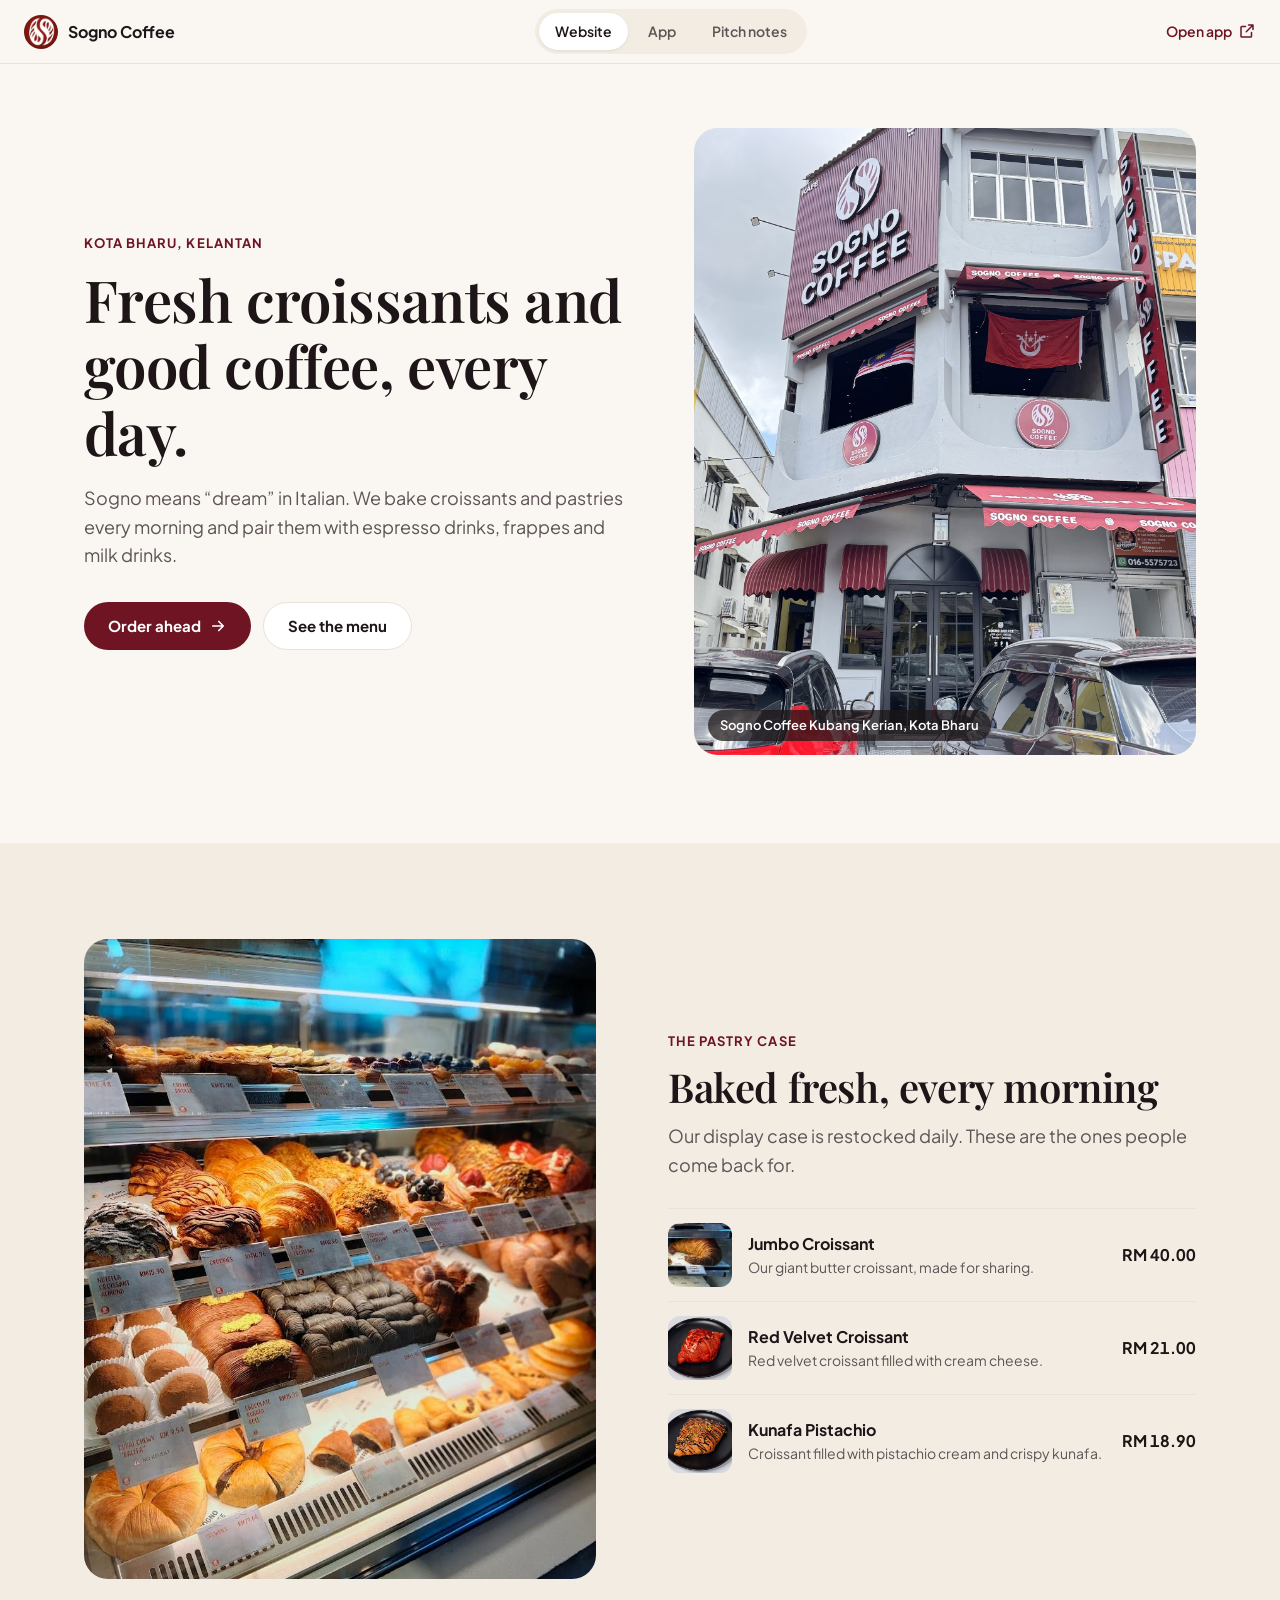
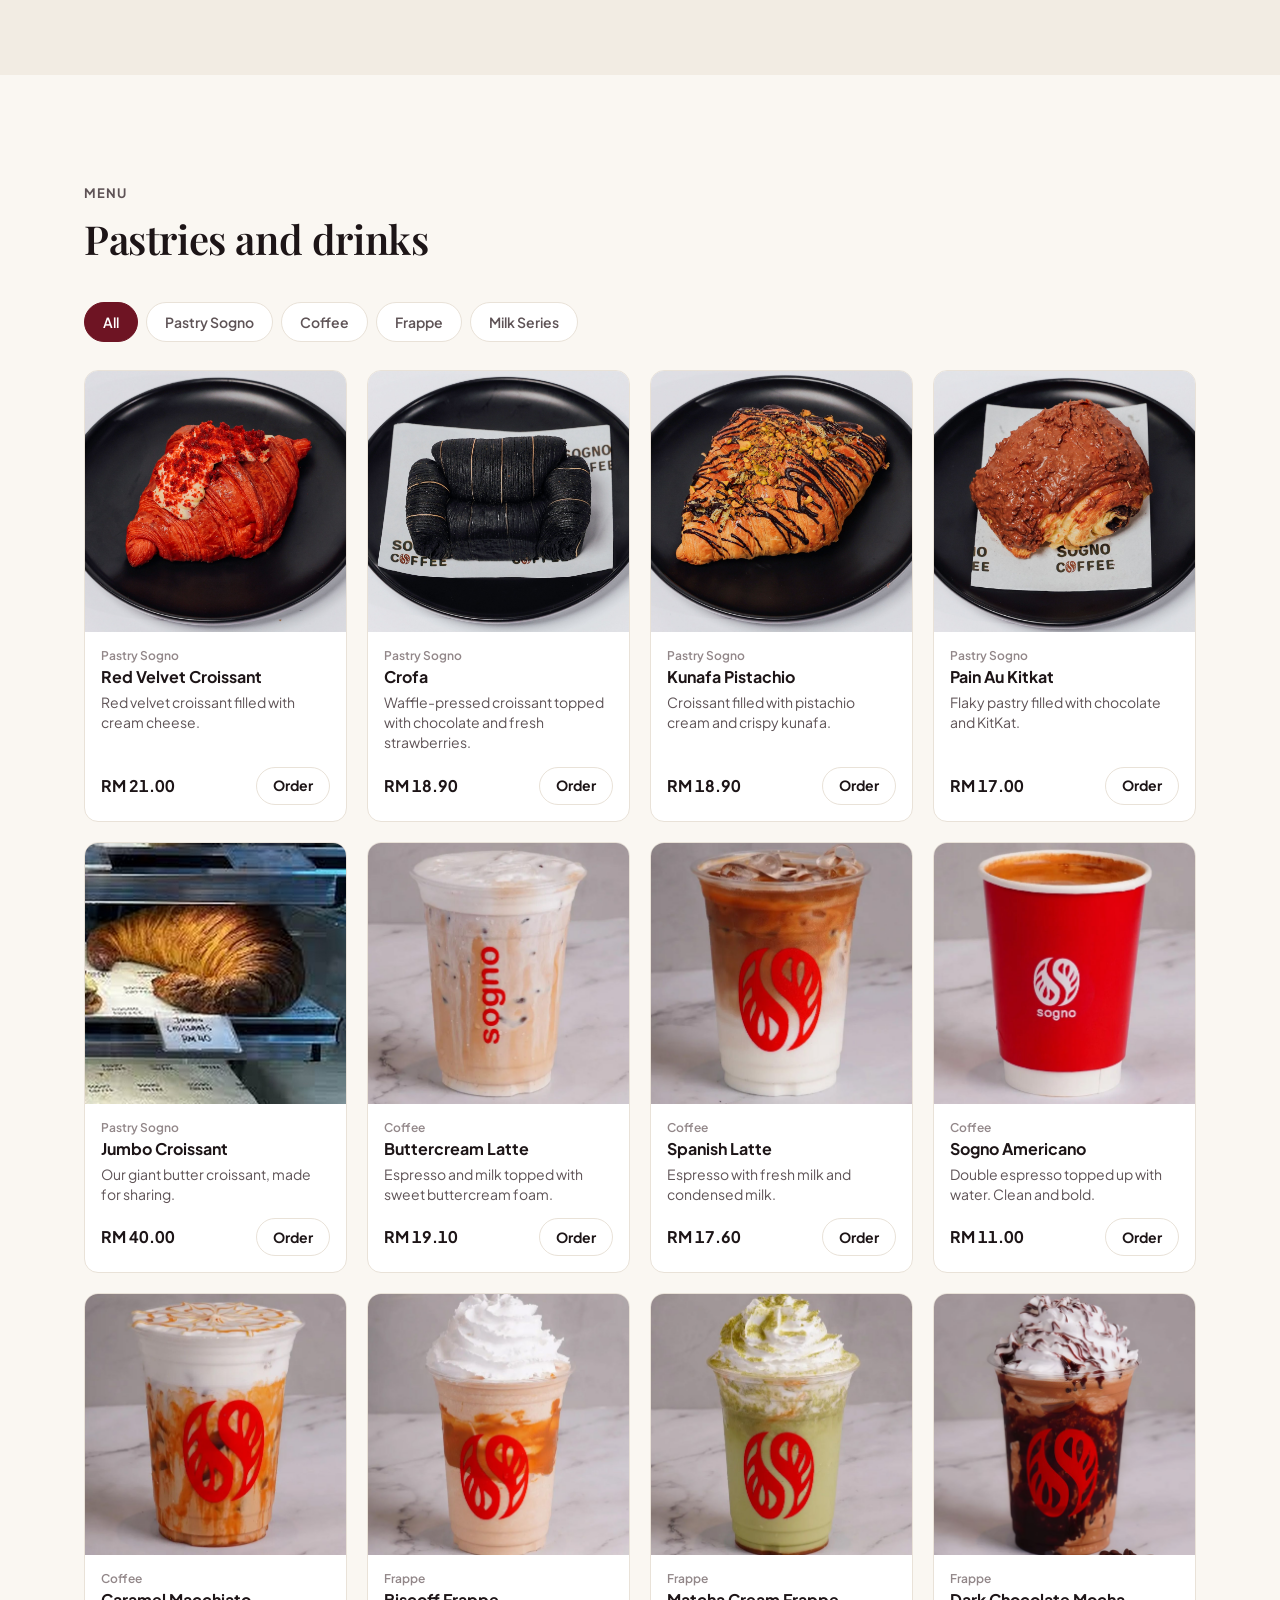
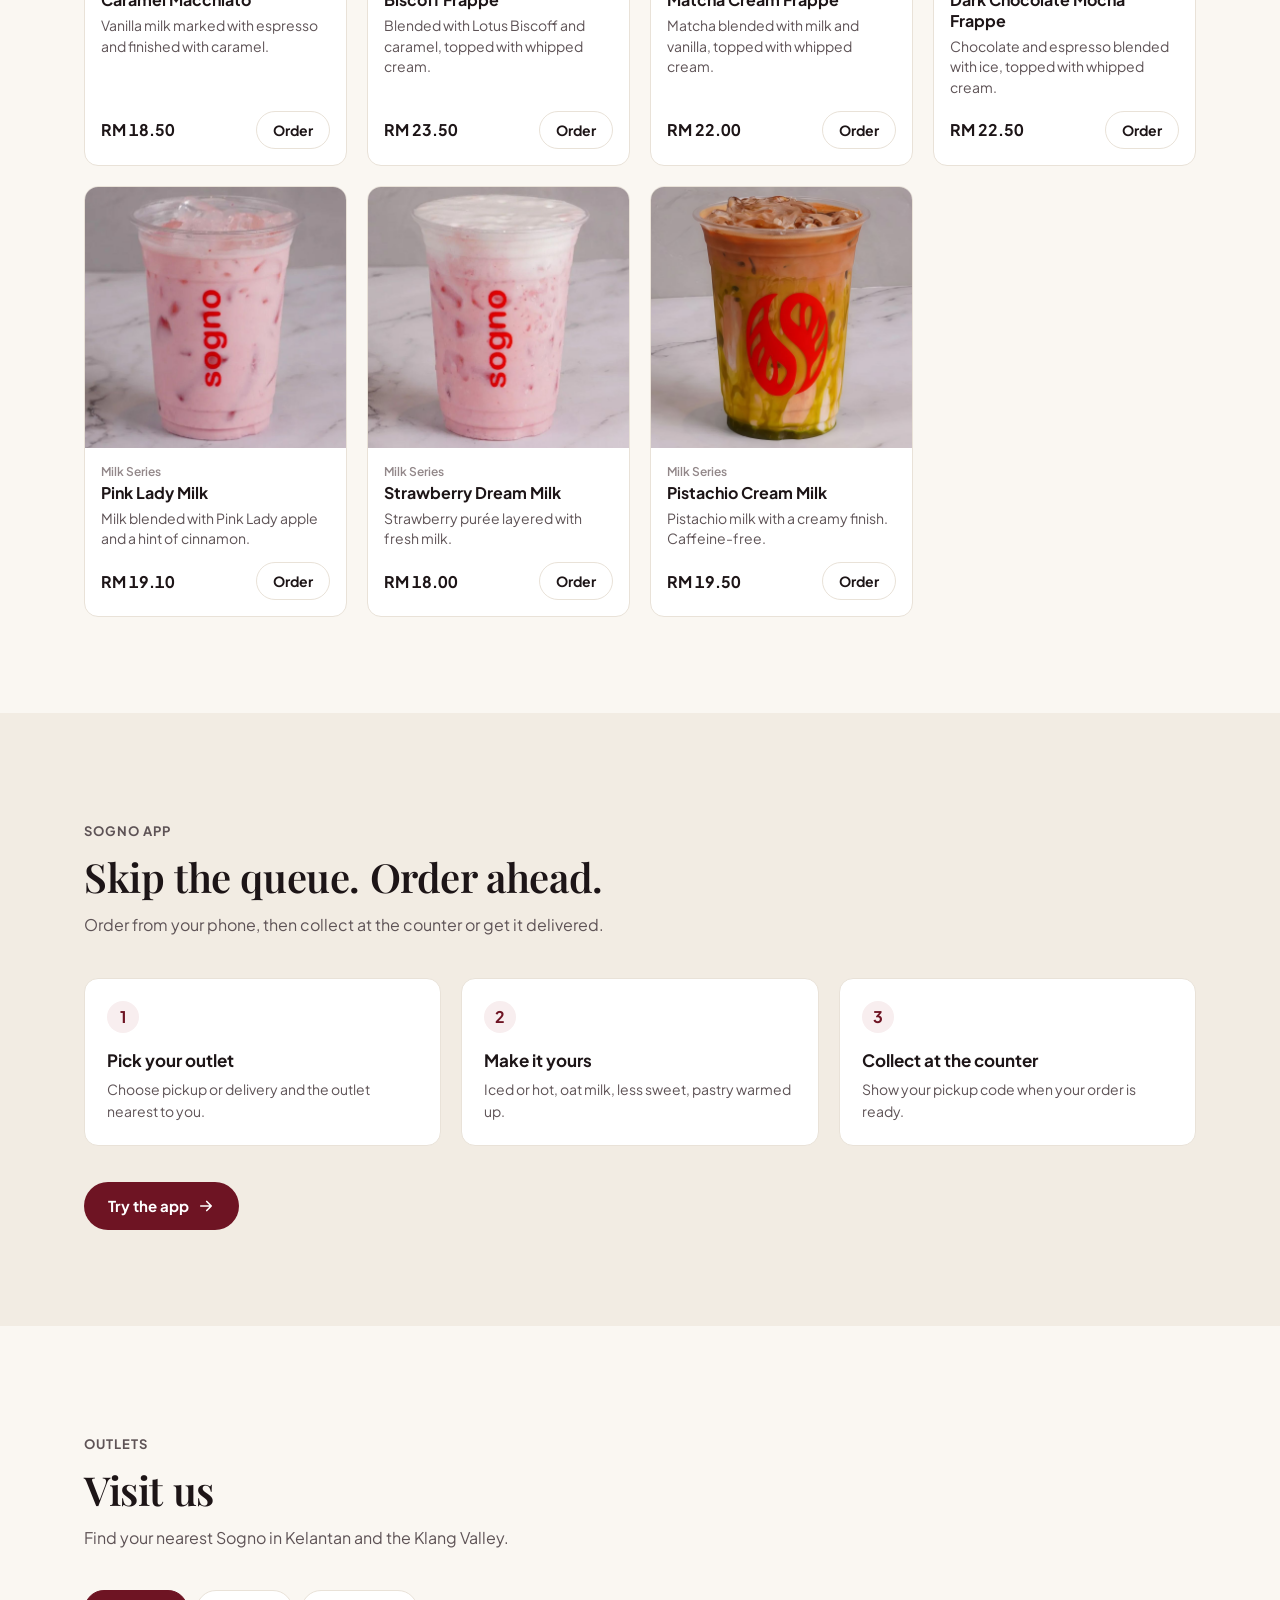
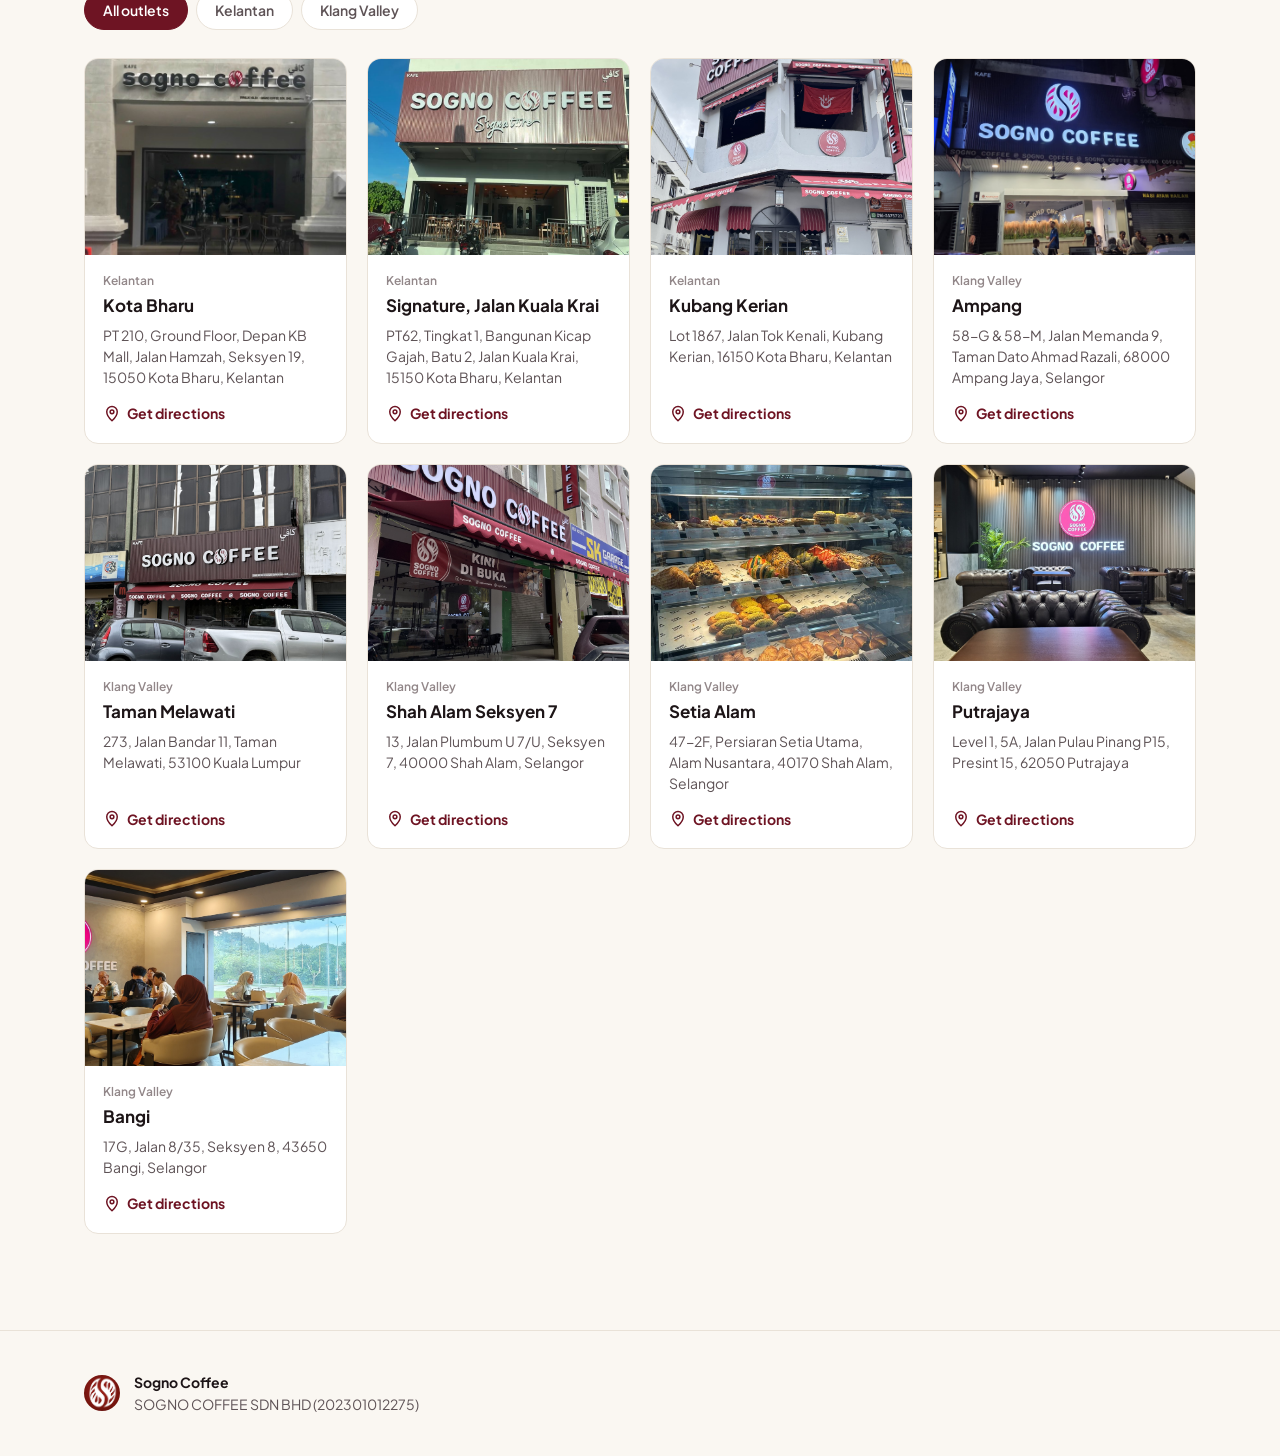
==== commit 3b33a6e1: "Redesign ordering app and website, add menu and outlet photos App (app.html): - Rebuild in a ZUS/Cha" ====
--- a/index.html
+++ b/index.html
@@ -2,1009 +2,190 @@
 <html lang="en">
 <head>
   <meta charset="UTF-8">
-  <meta name="viewport" content="width=device-width, initial-scale=1.0, maximum-scale=1.0, user-scalable=no">
-  <title>Sogno Coffee | Artisan Viennoiserie & Specialty Coffee</title>
-  <meta name="description" content="Sogno Coffee - Un Sogno Diventato Realtà. Premium artisan pastries, signature Buttercream Latte, and craft brews. Kota Bharu Flagship & Klang Valley.">
+  <meta name="viewport" content="width=device-width, initial-scale=1.0">
+  <title>Sogno Coffee | Croissants & Coffee</title>
+  <meta name="description" content="Sogno Coffee: fresh croissants, pastries and coffee from Kota Bharu, Kelantan. Order ahead for pickup or delivery.">
   <link rel="icon" type="image/png" href="assets/images/logo.png">
-  
-  <!-- High-End Typography Benchmarks (Kenangan, ZUS, Perk Coffee, CBTL) -->
   <link rel="preconnect" href="https://fonts.googleapis.com">
   <link rel="preconnect" href="https://fonts.gstatic.com" crossorigin>
-  <link href="https://fonts.googleapis.com/css2?family=Cinzel:wght@500;700;800;900&family=Playfair+Display:ital,wght@0,500;0,700;0,900;1,400;1,600&family=Plus+Jakarta+Sans:wght@300;400;500;600;700;800&family=Space+Grotesk:wght@500;700&display=swap" rel="stylesheet">
-  
-  <link rel="stylesheet" href="assets/css/style.css">
-  <link rel="stylesheet" href="assets/css/landing.css">
-  <style>
-    .view-content-section {
-      display: none;
-    }
-    .view-content-section.active-view {
-      display: block;
-    }
-    #viewSimulator.active-view {
-      display: flex;
-    }
-    .device-controls-group {
-      display: flex;
-      gap: 6px;
-    }
-    .outlet-modal-card {
-      display: flex;
-      justify-content: space-between;
-      align-items: center;
-      padding: 14px 16px;
-      border: 1px solid var(--surface-border);
-      border-radius: var(--radius-md);
-      margin-bottom: 10px;
-      cursor: pointer;
-      transition: all 0.2s;
-    }
-    .outlet-modal-card:hover, .outlet-modal-card.active {
-      border-color: var(--sogno-maroon);
-      background: var(--sogno-maroon-light);
-    }
-  </style>
+  <link href="https://fonts.googleapis.com/css2?family=Playfair+Display:wght@600&family=Plus+Jakarta+Sans:wght@400;500;600;700&display=swap" rel="stylesheet">
+  <link rel="stylesheet" href="assets/css/site.css">
 </head>
 <body>
+  <svg width="0" height="0" style="position:absolute" aria-hidden="true">
+    <symbol id="i-external" viewBox="0 0 24 24"><path d="M14 4h6v6M20 4l-9 9M18 14v5a1 1 0 0 1-1 1H5a1 1 0 0 1-1-1V7a1 1 0 0 1 1-1h5" fill="none" stroke="currentColor" stroke-width="2" stroke-linecap="round" stroke-linejoin="round"/></symbol>
+    <symbol id="i-pin" viewBox="0 0 24 24"><path d="M12 21s-7-6.2-7-12a7 7 0 0 1 14 0c0 5.8-7 12-7 12z" fill="none" stroke="currentColor" stroke-width="2" stroke-linejoin="round"/><circle cx="12" cy="9" r="2.5" fill="none" stroke="currentColor" stroke-width="2"/></symbol>
+    <symbol id="i-arrow" viewBox="0 0 24 24"><path d="M5 12h14M13 6l6 6-6 6" fill="none" stroke="currentColor" stroke-width="2.2" stroke-linecap="round" stroke-linejoin="round"/></symbol>
+  </svg>
 
-  <!-- Persistent Master Control Bar (Demo & Switcher) -->
-  <header class="sogno-top-demo-bar">
-    <div class="demo-brand-tag">
-      <img src="assets/images/logo.png" alt="Sogno Coffee Logo">
-      <div class="demo-brand-name">
-        <h1>SOGNO COFFEE</h1>
-        <span>Artisan Viennoiserie & Specialty Coffee</span>
-      </div>
-    </div>
-
-    <!-- Mode Switcher Navigation (Landing vs ZUS App vs Pitch Deck) -->
-    <nav class="demo-view-tabs">
-      <button class="demo-tab-btn active" data-view="landing">
-        <span>🌟 Brand Experience</span>
-      </button>
-      <button class="demo-tab-btn" data-view="simulator">
-        <span>📱 ZUS-Style App Simulator</span>
-      </button>
-      <button class="demo-tab-btn" data-view="pitch">
-        <span>📋 Owner Pitch & Photo List</span>
-      </button>
+  <header class="bar">
+    <a class="brand" href="#" data-view-link="site">
+      <img src="assets/images/logo.png" alt="">
+      <span>Sogno Coffee</span>
+    </a>
+    <nav class="tabs" role="tablist" aria-label="Demo views">
+      <button class="tab" role="tab" data-view="site" aria-selected="true">Website</button>
+      <button class="tab" role="tab" data-view="app" aria-selected="false">App</button>
+      <button class="tab" role="tab" data-view="pitch" aria-selected="false">Pitch notes</button>
     </nav>
-
-    <div class="demo-side-cta">
-      <div id="frameControls" class="device-controls-group" style="display: none;">
-        <button class="sim-toggle-btn active" id="btnPhoneFrame">📱 iPhone Frame</button>
-        <button class="sim-toggle-btn" id="btnExpandedFrame">🖥️ Full App</button>
-      </div>
-      <a href="app.html" target="_blank" class="btn-open-app-live" title="Open Mobile Ordering directly in new tab">
-        <span>🔗 Open Standalone App</span>
-      </a>
-    </div>
+    <a class="bar-link" href="app.html" target="_blank" rel="noopener">Open app <svg class="ic"><use href="#i-external"/></svg></a>
   </header>
 
-  <!-- =========================================================================
-       VIEW 1: LUXURY BRAND LANDING PAGE (Kenangan, Perk, ZUS, CBTL benchmark)
-       ========================================================================= -->
-  <main id="viewLanding" class="view-content-section active-view sogno-landing-wrapper">
-    
-    <!-- Top Announcement Strip (Kenangan & CBTL benchmark) -->
-    <div class="luxury-top-strip">
-      <span>Un Sogno Diventato Realtà</span>
-      <span class="dot-sep">•</span>
-      <span>Kota Bharu Flagship & Klang Valley</span>
-      <span class="dot-sep">•</span>
-      <span>100% Specialty Grade Arabica</span>
-      <span class="dot-sep">•</span>
-      <span>Daily Fresh Baked Viennoiserie</span>
-    </div>
-
-    <!-- Editorial Hero Section -->
-    <section class="editorial-hero">
-      <div class="hero-ambient-glow"></div>
-      <div class="hero-ambient-glow-2"></div>
-      
-      <div class="hero-grid-container">
-        <!-- Left Column: Copy & CTAs -->
-        <div class="hero-copy-column">
-          <div class="hero-origin-badge">
-            <span class="bean-icon">☕</span>
-            <span>Kota Bharu Flagship • SOGNO COFFEE SDN BHD</span>
-          </div>
-
-          <h2 class="hero-headline-editorial">
-            The Art of Viennoiserie.<br>
-            <em>The Soul of Italian Coffee.</em>
-          </h2>
-
-          <p class="hero-lead-text">
-            "Sogno" means <em>Dream</em> in Italian. We combine the French tradition of slow-fermented, golden-laminated butter croissants with bold, velvety Arabica extractions. From our viral 40cm Jumbo Croissant to the signature Buttercream Latte, every creation is a dream come true.
+  <!-- ================= Website ================= -->
+  <main id="view-site">
+    <section class="hero">
+      <div class="wrap hero-grid">
+        <div>
+          <p class="eyebrow">Kota Bharu, Kelantan</p>
+          <h1>Fresh croissants and good coffee, every day.</h1>
+          <p class="lead">
+            Sogno means “dream” in Italian. We bake croissants and pastries every morning and pair them with espresso drinks, frappes and milk drinks.
           </p>
-
-          <div class="hero-buttons-row">
-            <button class="btn-hero-solid" id="heroOrderAppBtn">
-              <span>📱 Order Ahead (Pick Up in 10 Mins)</span>
-              <span style="font-size:16px;">→</span>
-            </button>
-            <a href="#sectionChillerShowcase" class="btn-hero-glass">
-              <span>🥐 Explore Pastry Chiller</span>
-            </a>
+          <div class="hero-actions">
+            <button class="btn btn-primary" data-view-link="app">Order ahead <svg class="ic"><use href="#i-arrow"/></svg></button>
+            <a class="btn btn-ghost" href="#menu">See the menu</a>
           </div>
         </div>
+        <figure class="hero-photo">
+          <img src="assets/images/outlets/kubang-kerian.jpg" alt="Sogno Coffee Kubang Kerian shopfront">
+          <figcaption>Sogno Coffee Kubang Kerian, Kota Bharu</figcaption>
+        </figure>
+      </div>
+    </section>
 
-        <!-- Right Column: Visual Product Showcase Card (Perk & Kenangan Benchmark) -->
-        <div class="hero-visual-card">
-          <div class="visual-top-badge">
-            <span class="live-oven-chip">
-              <span class="live-dot-pulse"></span>
-              <span>Fresh Batch: Out of Oven</span>
-            </span>
-            <span style="font-size:11px;color:var(--sogno-gold);font-weight:700;">Artisan Batch #04</span>
-          </div>
-
-          <div class="visual-item-display">
-            <div class="hero-chiller-thumb">
-              <img src="assets/images/pastry_chiller.png" alt="Sogno Coffee Pastry Chiller Display">
-            </div>
-            <div class="hero-featured-details">
-              <div class="featured-category">Signature Highlight</div>
-              <h4>Kunafa Pistachio</h4>
-              <p>Middle Eastern crispy toasted kataifi shreds with rich pistachio praline cream in flaky butter croissant.</p>
-              <div class="hero-price-tag">RM 18.90</div>
-            </div>
-          </div>
-
-          <!-- Sensory Flavor Profile Notes (Perk Coffee benchmark) -->
-          <div class="hero-tasting-notes-strip">
-            <div class="tasting-label">Sensory Tasting Profile</div>
-            <div class="tasting-tags-list">
-              <span class="tasting-pill-gold">Crispy Kataifi Crunch</span>
-              <span class="tasting-pill-gold">Sicilian Pistachio</span>
-              <span class="tasting-pill-gold">Normandy Butter Honey</span>
-            </div>
-          </div>
+    <section class="section section-alt">
+      <div class="wrap case-grid">
+        <div class="case-photo">
+          <img src="assets/images/pastry-case.jpg" alt="Sogno Coffee pastry display case">
+        </div>
+        <div>
+          <p class="eyebrow">The pastry case</p>
+          <h2>Baked fresh, every morning</h2>
+          <p class="lead" style="margin-top:12px;">Our display case is restocked daily. These are the ones people come back for.</p>
+          <div class="sig-list" id="sigList"></div>
         </div>
       </div>
     </section>
 
-    <!-- Roast Profile & Craft Section (Perk Coffee & Kenangan benchmark) -->
-    <section class="craft-profile-banner">
-      <div class="craft-container">
-        <div class="craft-metric-card">
-          <div class="metric-icon-box">☕</div>
-          <div class="metric-text-box">
-            <h5>House Roast Profile</h5>
-            <p>Medium-Dark Velvet Roast</p>
-          </div>
+    <section class="section" id="menu">
+      <div class="wrap">
+        <div class="section-head">
+          <p class="eyebrow">Menu</p>
+          <h2>Pastries and drinks</h2>
         </div>
-
-        <div class="craft-metric-card">
-          <div class="metric-icon-box">🌱</div>
-          <div class="metric-text-box">
-            <h5>Bean Terroir & Origin</h5>
-            <p>100% Arabica (Colombia & Brazil)</p>
-          </div>
-        </div>
-
-        <div class="craft-metric-card">
-          <div class="metric-icon-box">🥐</div>
-          <div class="metric-text-box">
-            <h5>Bakery Standard</h5>
-            <p>72-Hour Laminated French Butter</p>
-          </div>
-        </div>
-
-        <div class="craft-metric-card">
-          <div class="metric-icon-box">⚡</div>
-          <div class="metric-text-box">
-            <h5>Speed of Service</h5>
-            <p>Ready for Pickup in 8-12 Mins</p>
-          </div>
-        </div>
+        <div class="chips" id="menuChips" role="group" aria-label="Filter menu"></div>
+        <div class="menu-grid" id="menuGrid"></div>
       </div>
     </section>
 
-    <!-- Authentic Chiller & Storefront Showcase (Real Photos) -->
-    <section id="sectionChillerShowcase" class="chiller-showcase-section">
-      <div class="editorial-section-heading">
-        <span class="editorial-pill-tag">Authentic Store Showcase</span>
-        <h3 class="editorial-main-title">Crafted Behind The Counter at Sogno</h3>
-        <p class="editorial-lead-para">
-          Step into our Kota Bharu flagship café. Witness the golden crusts, the aroma of freshly pulled double ristrettos, and our showcase chiller loaded fresh every morning.
-        </p>
-      </div>
-
-      <div class="editorial-gallery-grid">
-        <!-- Card 1: Storefront Photo -->
-        <div class="gallery-editorial-card">
-          <div class="gallery-media-frame">
-            <img src="assets/images/storefront.png" alt="Sogno Coffee Exterior Storefront Kota Bharu">
-            <span class="gallery-badge-overlay">Kota Bharu Flagship</span>
+    <section class="section section-alt">
+      <div class="wrap">
+        <div class="section-head">
+          <p class="eyebrow">Sogno app</p>
+          <h2>Skip the queue. Order ahead.</h2>
+          <p>Order from your phone, then collect at the counter or get it delivered.</p>
+        </div>
+        <div class="steps">
+          <div class="step">
+            <div class="step-no">1</div>
+            <h3>Pick your outlet</h3>
+            <p>Choose pickup or delivery and the outlet nearest to you.</p>
           </div>
-          <div class="gallery-content-block">
-            <div>
-              <h4>Flagship Storefront & Café</h4>
-              <p>
-                Featuring our deep burgundy canopy with illuminated 3D channel lettering and welcoming outdoor alfresco seating. Designed as an inviting neighborhood sanctuary for coffee purists and brunch goers.
-              </p>
-            </div>
-            <div class="chiller-hotspots-pills">
-              <span class="chiller-item-chip">📍 Lembah Sireh, Kota Bharu</span>
-              <span class="chiller-item-chip">🕒 8:00 AM - 11:30 PM Daily</span>
-              <span class="chiller-item-chip">🚗 Drive-By & Dine-In</span>
-            </div>
+          <div class="step">
+            <div class="step-no">2</div>
+            <h3>Make it yours</h3>
+            <p>Iced or hot, oat milk, less sweet, pastry warmed up.</p>
+          </div>
+          <div class="step">
+            <div class="step-no">3</div>
+            <h3>Collect at the counter</h3>
+            <p>Show your pickup code when your order is ready.</p>
           </div>
         </div>
-
-        <!-- Card 2: Chiller Display Photo -->
-        <div class="gallery-editorial-card">
-          <div class="gallery-media-frame">
-            <img src="assets/images/pastry_chiller.png" alt="Sogno Coffee Pastry Chiller Display">
-            <span class="gallery-badge-overlay">Daily Pastry Chiller</span>
-          </div>
-          <div class="gallery-content-block">
-            <div>
-              <h4>The Artisan Pastry Chiller</h4>
-              <p>
-                Our signature three-tier refrigerated display featuring the legendary 40cm Jumbo Croissant, vibrant Red Velvet Croissants, Kataifi Kunafa, and fruit danishes baked daily by our viennoiserie masters.
-              </p>
-            </div>
-            <div class="chiller-hotspots-pills">
-              <span class="chiller-item-chip">⭐ Jumbo Croissant (RM 40.00)</span>
-              <span class="chiller-item-chip">⭐ Red Velvet Croissant (RM 21.00)</span>
-              <span class="chiller-item-chip">⭐ Kunafa Pistachio (RM 18.90)</span>
-              <span class="chiller-item-chip">⭐ Cinnamon Roll (RM 8.00)</span>
-            </div>
-          </div>
-        </div>
+        <button class="btn btn-primary" data-view-link="app">Try the app <svg class="ic"><use href="#i-arrow"/></svg></button>
       </div>
     </section>
 
-    <!-- Interactive Menu Explorer (Bask Bear & Kenangan Style) -->
-    <section class="menu-explorer-section">
-      <div class="menu-explorer-container">
-        <div class="editorial-section-heading">
-          <span class="editorial-pill-tag">The Core Collection</span>
-          <h3 class="editorial-main-title">Sensory Menu & Verified Pricing</h3>
-          <p class="editorial-lead-para">
-            Every item calibrated for distinct flavor profiles, paired perfectly with our specialty beverage lineup.
-          </p>
+    <section class="section">
+      <div class="wrap">
+        <div class="section-head">
+          <p class="eyebrow">Outlets</p>
+          <h2>Visit us</h2>
+          <p>Find your nearest Sogno in Kelantan and the Klang Valley.</p>
         </div>
-
-        <!-- Category Navigator Tabs -->
-        <div class="menu-tabs-navigator" id="landingCatNav">
-          <button class="menu-category-btn active" data-cat="all">
-            <span>✨ All Signatures</span>
-          </button>
-          <button class="menu-category-btn" data-cat="pastry-sogno">
-            <span>🥐 Pastry Sogno</span>
-          </button>
-          <button class="menu-category-btn" data-cat="coffee">
-            <span>☕ Specialty Coffee</span>
-          </button>
-          <button class="menu-category-btn" data-cat="frappe">
-            <span>🥤 Frappe Dream</span>
-          </button>
-          <button class="menu-category-btn" data-cat="milk-series">
-            <span>🥛 Milk Series</span>
-          </button>
-        </div>
-
-        <!-- Menu Cards Grid -->
-        <div class="menu-cards-showcase-grid" id="landingMenuCardsGrid">
-          <!-- Dynamically populated by JS from menu-data.js -->
-        </div>
+        <div class="chips" id="outletChips" role="group" aria-label="Filter outlets"></div>
+        <div class="outlet-grid" id="outletGrid"></div>
       </div>
     </section>
 
-    <!-- ZUS Coffee App Benchmark Section -->
-    <section class="zus-app-ecosystem-section">
-      <div class="ecosystem-container">
-        <div class="ecosystem-copy">
-          <span class="editorial-pill-tag" style="background:rgba(201,147,85,0.2);color:var(--sogno-gold);">ZUS Layout Benchmark</span>
-          <h3>Skip the Physical Queue.<br><em>Freshly Crafted in 10 Mins.</em></h3>
-          <p>
-            Experience the future of Malaysian café culture. Seamlessly order on your phone before arriving, customise your sweetness and milk alternatives, and pick up your hot bakes with zero waiting.
-          </p>
-
-          <div class="step-process-list">
-            <div class="step-row-item">
-              <div class="step-num-box">1</div>
-              <div class="step-desc-col">
-                <h6>Choose Store & Order Type</h6>
-                <span>Select Kota Bharu HQ, Bachok, Shah Alam, or Ampang for Self-Pickup or Delivery.</span>
-              </div>
-            </div>
-
-            <div class="step-row-item">
-              <div class="step-num-box">2</div>
-              <div class="step-desc-col">
-                <h6>Customise to Your Palate</h6>
-                <span>Choose temperature, 50% less sweet, oat milk, or freshly reheated pastries.</span>
-              </div>
-            </div>
-
-            <div class="step-row-item">
-              <div class="step-num-box">3</div>
-              <div class="step-desc-col">
-                <h6>Instant Counter Pickup with QR</h6>
-                <span>Show your dynamic order QR at the barista counter and enjoy.</span>
-              </div>
-            </div>
-          </div>
-
-          <button class="btn-hero-solid" id="btnLaunchAppFromEcosystem">
-            <span>📱 Try Interactive Mobile App</span>
-            <span style="font-size:16px;">→</span>
-          </button>
-        </div>
-
-        <div class="qr-code-interactive-card">
-          <h4 style="font-family:var(--font-editorial);font-size:20px;color:#fff;margin-bottom:8px;">Instant Counter Pickup</h4>
-          <p style="font-size:12px;color:var(--text-on-dark-subtle);margin-bottom:20px;">Scan or click to simulate counter pickup experience</p>
-          <div class="mock-qr"></div>
-          <div style="font-size:13px;font-weight:800;color:var(--sogno-gold);">Order #SG-8821 • Active</div>
-          <span style="font-size:11px;color:#AAA;display:block;margin-top:4px;">Ready at Kota Bharu Flagship</span>
+    <footer class="footer">
+      <div class="wrap">
+        <img src="assets/images/logo.png" alt="">
+        <div>
+          <strong>Sogno Coffee</strong>
+          SOGNO COFFEE SDN BHD (202301012275)
         </div>
       </div>
-    </section>
-
-    <!-- Outlets Section -->
-    <section class="outlets-locator-section">
-      <div class="editorial-section-heading">
-        <span class="editorial-pill-tag">Our Outlets</span>
-        <h3 class="editorial-main-title">Experience Sogno In Person</h3>
-        <p class="editorial-lead-para">From our Kelantan roastery to rapid expansion across Selangor and Kuala Lumpur.</p>
-      </div>
-
-      <div class="outlets-showcase-grid">
-        <div class="outlet-luxury-box">
-          <div class="outlet-box-top">
-            <span class="outlet-open-status">● Open Daily</span>
-            <span style="font-size:11px;font-weight:700;color:var(--sogno-gold);">HQ & Roastery</span>
-          </div>
-          <div>
-            <h4>Kota Bharu Flagship</h4>
-            <p class="outlet-addr-txt">PT 482, Jalan Lembah Sireh, 15050 Kota Bharu, Kelantan</p>
-          </div>
-          <div class="outlet-contact-row">
-            <span>🕒 8:00 AM - 11:30 PM</span>
-            <span>📞 +60 9-743 2889</span>
-          </div>
-        </div>
-
-        <div class="outlet-luxury-box">
-          <div class="outlet-box-top">
-            <span class="outlet-open-status">● Open Daily</span>
-            <span style="font-size:11px;font-weight:700;color:var(--sogno-gold);">Beachside #6</span>
-          </div>
-          <div>
-            <h4>Pantai Tapang, Bachok</h4>
-            <p class="outlet-addr-txt">Pantai Tapang, 16300 Bachok, Kelantan</p>
-          </div>
-          <div class="outlet-contact-row">
-            <span>🕒 9:00 AM - 11:00 PM</span>
-            <span>📞 +60 19-980 4455</span>
-          </div>
-        </div>
-
-        <div class="outlet-luxury-box">
-          <div class="outlet-box-top">
-            <span class="outlet-open-status">● Open Daily</span>
-            <span style="font-size:11px;font-weight:700;color:var(--sogno-gold);">Klang Valley</span>
-          </div>
-          <div>
-            <h4>Shah Alam Seksyen 7</h4>
-            <p class="outlet-addr-txt">No. 14, Jalan Plumbum Q7/Q, Seksyen 7, 40000 Shah Alam, Selangor</p>
-          </div>
-          <div class="outlet-contact-row">
-            <span>🕒 8:30 AM - 11:00 PM</span>
-            <span>📞 +60 3-5524 8192</span>
-          </div>
-        </div>
-
-        <div class="outlet-luxury-box">
-          <div class="outlet-box-top">
-            <span class="outlet-open-status">● Open Daily</span>
-            <span style="font-size:11px;font-weight:700;color:var(--sogno-gold);">Klang Valley</span>
-          </div>
-          <div>
-            <h4>Ampang Point</h4>
-            <p class="outlet-addr-txt">Lot G-12, Ampang Point Shopping Centre, 68000 Ampang, Selangor</p>
-          </div>
-          <div class="outlet-contact-row">
-            <span>🕒 8:00 AM - 10:30 PM</span>
-            <span>📞 +60 3-4251 6720</span>
-          </div>
-        </div>
-      </div>
-    </section>
-
-    <!-- Footer -->
-    <footer class="luxury-editorial-footer">
-      <div class="footer-emblem">
-        <img src="assets/images/logo.png" alt="Sogno Logo">
-      </div>
-      <p style="font-family:var(--font-luxury);font-size:15px;color:#FFFFFF;letter-spacing:2px;margin-bottom:6px;">
-        SOGNO COFFEE SDN BHD (202301012275)
-      </p>
-      <p style="color:var(--sogno-gold);font-size:12px;margin-bottom:14px;">
-        Un Sogno Diventato Realtà — Artisan Pastry & Specialty Coffee
-      </p>
-      <p style="color:#666;font-size:11px;">
-        Benchmarked against ZUS Coffee, Kenangan Coffee, Bask Bear, Perk Coffee & Coffee Bean Malaysia.
-      </p>
     </footer>
   </main>
 
-  <!-- =========================================================================
-       VIEW 2: ZUS COFFEE BENCHMARK MOBILE APP SIMULATOR
-       ========================================================================= -->
-  <main id="viewSimulator" class="view-content-section simulator-wrapper">
-    <!-- Frame Mode Switcher -->
-    <div class="simulator-device-bar">
-      <span style="font-size:11px;color:#AAA;">Device Display:</span>
-      <button class="sim-toggle-btn active" id="simPhoneBtn">iPhone 16 Pro Frame</button>
-      <button class="sim-toggle-btn" id="simExpandedBtn">Expanded View</button>
+  <!-- ================= App preview ================= -->
+  <main id="view-app" class="preview" hidden>
+    <div class="phone">
+      <iframe id="appFrame" title="Sogno Coffee app" data-src="app.html"></iframe>
     </div>
+    <p class="preview-note">This is the live app. For the best demo, <a href="app.html" target="_blank" rel="noopener">open it on a phone</a>.</p>
+  </main>
 
-    <!-- Smartphone Frame -->
-    <div class="iphone-frame" id="simMockupFrame">
-      <div class="iphone-screen">
-        
-        <!-- Status Bar -->
-        <div class="iphone-top-island">
-          <span>9:41</span>
-          <div class="notch-pill"></div>
-          <span>5G 100%</span>
+  <!-- ================= Pitch notes ================= -->
+  <main id="view-pitch" class="pitch" hidden>
+    <div class="wrap">
+      <p class="eyebrow">Pitch notes</p>
+      <h1>Why an ordering app helps Sogno</h1>
+      <p class="lead">Less crowding at peak hours, better planning for pastries, and a reason for regulars to keep coming back.</p>
+
+      <div class="pillars">
+        <div class="pillar">
+          <div class="pillar-no">01</div>
+          <h3>Plan pastry production</h3>
+          <p>Pre-orders for items like the Kunafa Pistachio and Jumbo Croissant tell the kitchen what to bake before the morning rush, so fewer items sell out or go to waste.</p>
         </div>
+        <div class="pillar">
+          <div class="pillar-no">02</div>
+          <h3>Faster pickup at peak hours</h3>
+          <p>Customers order on the way and collect at the counter. The queue gets shorter and the barista team can take more orders in the same time.</p>
+        </div>
+        <div class="pillar">
+          <div class="pillar-no">03</div>
+          <h3>Sogno Club loyalty</h3>
+          <p>A digital stamp card (10 stamps for a free Buttercream Latte) replaces paper cards that get lost, and gives regulars a reason to return.</p>
+        </div>
+        <div class="pillar">
+          <div class="pillar-no">04</div>
+          <h3>One menu for every outlet</h3>
+          <p>Menu, prices and stock are managed in one place, with room for outlet-specific pricing across Kelantan and the Klang Valley.</p>
+        </div>
+      </div>
 
-        <!-- ZUS-Style App Header -->
-        <header class="app-header-zus">
-          <div class="app-store-line">
-            <div class="app-store-pill" id="appStoreDropdownTrigger" title="Tap to switch branch">
-              <div class="store-pin-circle">📍</div>
-              <div class="store-name-col">
-                <h2 id="appSelectedStoreName">Kota Bharu Flagship ▾</h2>
-                <span id="appStoreTimeSub">Ready in 10-15 mins • Self-Pickup</span>
-              </div>
-            </div>
-            
-            <div class="pickup-delivery-toggle">
-              <button class="toggle-choice-btn active" id="appTogglePickup">Pickup</button>
-              <button class="toggle-choice-btn" id="appToggleDelivery">Delivery</button>
-            </div>
-          </div>
-
-          <!-- Search Bar -->
-          <div class="app-search-wrap">
-            <span class="search-glass-icon">🔍</span>
-            <input type="text" id="appSearchInput" placeholder="Search croissants, buttercream latte, frappe...">
-          </div>
-        </header>
-
-        <!-- Scrollable Content -->
-        <div class="app-scroll-body">
-          <!-- Sogno Club VIP Bar (ZUS Club benchmark) -->
-          <div class="sogno-vip-strip">
-            <div class="vip-left">
-              <div class="vip-icon-emblem">☕</div>
-              <div class="vip-text">
-                <h4>Sogno Club <span class="vip-tier-badge">Silver Tier</span></h4>
-                <p>6 / 10 Sips to Next Free Buttercream Latte</p>
-              </div>
-            </div>
-            <span class="vip-voucher-tag">20% OFF Active</span>
-          </div>
-
-          <!-- Promotional Banner Slider -->
-          <div class="app-promo-card">
-            <div class="app-promo-content">
-              <span class="app-promo-badge">Fresh Oven Batch</span>
-              <h3>Kunafa Pistachio Croissant</h3>
-              <p>Toasted kataifi shreds & Sicilian pistachio praline.</p>
-            </div>
-            <div class="app-promo-thumb">
-              <img src="assets/images/pastry_chiller.png" alt="Chiller thumbnail">
-            </div>
-          </div>
-
-          <!-- Sticky Category Nav Pills (ZUS Benchmark) -->
-          <nav class="app-category-bar" id="appCategoryNavPills">
-            <!-- Dynamically populated by JS -->
-          </nav>
-
-          <!-- Products List -->
-          <div id="appProductsContainer">
-            <!-- Dynamically populated by JS -->
-          </div>
-        </div>
-
-        <!-- Floating Cart Pill (ZUS Benchmark) -->
-        <div class="app-floating-cart-pill" id="appFloatingCart" style="display: none;">
-          <div class="cart-left-block">
-            <div class="cart-counter-bubble" id="appCartCount">0</div>
-            <div class="cart-pricing-col">
-              <strong id="appCartTotal">RM 0.00</strong>
-              <span id="appCartOrderTypeLabel">Self-Pickup</span>
-            </div>
-          </div>
-          <div class="cart-right-block">
-            <span>View Bag</span>
-            <span>→</span>
-          </div>
-        </div>
-
-        <!-- MODAL: Outlet Selector Bottom Sheet -->
-        <div class="app-sheet-backdrop" id="appOutletModal">
-          <div class="app-sheet-window">
-            <div class="sheet-drag-bar"></div>
-            <div class="sheet-top-header">
-              <div>
-                <h3>Select Sogno Outlet</h3>
-                <p>Choose the nearest kitchen for live prep</p>
-              </div>
-              <button class="sheet-close-x close-sheet-btn">✕</button>
-            </div>
-            <div class="sheet-scroll-body" id="appOutletListOptions">
-              <!-- Dynamically populated -->
-            </div>
-          </div>
-        </div>
-
-        <!-- MODAL: Customization Bottom Sheet -->
-        <div class="app-sheet-backdrop" id="appCustomModal">
-          <div class="app-sheet-window">
-            <div class="sheet-drag-bar"></div>
-            <div class="sheet-top-header">
-              <div>
-                <h3 id="customSheetItemName">Item Name</h3>
-                <p id="customSheetItemDesc">Description</p>
-                <div class="sheet-unit-price" id="customSheetItemPrice">RM 0.00</div>
-              </div>
-              <button class="sheet-close-x close-sheet-btn">✕</button>
-            </div>
-            <div class="sheet-scroll-body" id="customSheetOptionsBody">
-              <!-- Dynamically populated options -->
-            </div>
-            <div class="sheet-action-footer">
-              <div class="stepper-bubble">
-                <button id="customStepMinus">-</button>
-                <span class="stepper-val" id="customStepQty">1</span>
-                <button id="customStepPlus">+</button>
-              </div>
-              <button class="btn-add-bag-confirm" id="btnConfirmAddToBag">
-                <span>Add to Bag</span>
-                <span id="customFooterPrice">• RM 0.00</span>
-              </button>
-            </div>
-          </div>
-        </div>
-
-        <!-- MODAL: Review Bag & Checkout Bottom Sheet -->
-        <div class="app-sheet-backdrop" id="appCheckoutModal">
-          <div class="app-sheet-window" style="max-height: 94%;">
-            <div class="sheet-drag-bar"></div>
-            <div class="sheet-top-header">
-              <div>
-                <h3>My Order Bag</h3>
-                <p>Review your artisanal selections</p>
-              </div>
-              <button class="sheet-close-x close-sheet-btn">✕</button>
-            </div>
-            <div class="sheet-scroll-body">
-              <div id="checkoutItemsContainer"></div>
-
-              <!-- Promo Code Input -->
-              <div class="voucher-input-row" style="display:flex;gap:8px;margin:10px 0;">
-                <input type="text" id="appVoucherInput" placeholder="Promo code (e.g. SOGNO20)" value="SOGNO20" style="flex:1;padding:10px;border:1px solid #DDD;border-radius:8px;font-size:12px;outline:none;">
-                <button id="appApplyVoucherBtn" style="background:var(--sogno-maroon);color:#fff;border:none;padding:0 16px;border-radius:8px;font-weight:700;font-size:12px;cursor:pointer;">Apply</button>
-              </div>
-              <p id="appVoucherFeedback" style="font-size:11px;font-weight:700;display:none;margin-top:-4px;margin-bottom:12px;"></p>
-
-              <!-- Payment Method Selection -->
-              <div style="margin:12px 0;">
-                <h5 style="font-size:12px;font-weight:800;text-transform:uppercase;margin-bottom:8px;">Payment Method</h5>
-                <div class="payment-grid" style="display:grid;grid-template-columns:1fr 1fr;gap:8px;">
-                  <div class="payment-card active" style="padding:10px;border:1px solid var(--sogno-maroon);background:var(--sogno-maroon-light);border-radius:8px;font-size:11px;font-weight:700;display:flex;align-items:center;gap:6px;cursor:pointer;">
-                    <span>📱</span>
-                    <span>DuitNow QR / TNG</span>
-                  </div>
-                  <div class="payment-card" style="padding:10px;border:1px solid #DDD;border-radius:8px;font-size:11px;font-weight:700;display:flex;align-items:center;gap:6px;cursor:pointer;">
-                    <span>💳</span>
-                    <span>Card / Apple Pay</span>
-                  </div>
-                  <div class="payment-card" style="padding:10px;border:1px solid #DDD;border-radius:8px;font-size:11px;font-weight:700;display:flex;align-items:center;gap:6px;cursor:pointer;">
-                    <span>🏦</span>
-                    <span>Online FPX</span>
-                  </div>
-                  <div class="payment-card" style="padding:10px;border:1px solid #DDD;border-radius:8px;font-size:11px;font-weight:700;display:flex;align-items:center;gap:6px;cursor:pointer;">
-                    <span>💵</span>
-                    <span>Pay at Counter</span>
-                  </div>
-                </div>
-              </div>
-
-              <!-- Price Breakdown -->
-              <div class="price-breakdown" style="background:#F7F4EE;padding:12px;border-radius:12px;margin-bottom:16px;">
-                <div style="display:flex;justify-content:space-between;font-size:12px;color:#666;margin-bottom:4px;">
-                  <span>Subtotal</span>
-                  <span id="coSubtotalVal">RM 0.00</span>
-                </div>
-                <div style="display:flex;justify-content:space-between;font-size:12px;color:#666;margin-bottom:4px;">
-                  <span>SST (6%)</span>
-                  <span id="coTaxVal">RM 0.00</span>
-                </div>
-                <div style="display:flex;justify-content:space-between;font-size:12px;color:#666;margin-bottom:4px;">
-                  <span>Delivery / Handling</span>
-                  <span id="coDeliveryVal">FREE</span>
-                </div>
-                <div style="display:flex;justify-content:space-between;font-size:12px;color:#166534;font-weight:700;margin-bottom:4px;">
-                  <span>Voucher Discount</span>
-                  <span id="coDiscountVal">- RM 0.00</span>
-                </div>
-                <div style="display:flex;justify-content:space-between;font-size:16px;font-weight:900;color:var(--sogno-maroon);border-top:1px dashed #DDD;padding-top:8px;margin-top:6px;">
-                  <span>Total Amount</span>
-                  <span id="coFinalTotalVal">RM 0.00</span>
-                </div>
-              </div>
-
-              <button class="btn-add-bag-confirm" id="btnPlaceOrderFinal" style="width:100%;">
-                <span>Place Order & Pay</span>
-                <span>⚡</span>
-              </button>
-            </div>
-          </div>
-        </div>
-
-        <!-- MODAL: Order Tracking & Counter QR -->
-        <div class="app-sheet-backdrop" id="appTrackingModal">
-          <div class="app-sheet-window">
-            <div class="sheet-drag-bar"></div>
-            <div class="order-tracking-modal" style="text-align:center;padding:24px 20px 30px;">
-              <div class="tracking-success-icon" style="width:60px;height:60px;background:#DCFCE7;color:#16A34A;border-radius:50%;display:flex;align-items:center;justify-content:center;font-size:28px;margin:0 auto 12px;">✓</div>
-              <h3 style="font-family:var(--font-editorial);font-size:20px;font-weight:800;color:var(--sogno-maroon-deep);">Order Sent to Kitchen!</h3>
-              <div class="order-code" id="appTrackingCode" style="font-size:13px;font-weight:800;color:var(--sogno-gold);background:#140407;display:inline-block;padding:4px 14px;border-radius:var(--radius-full);margin:8px 0 12px;">Order #SG-8821</div>
-              <p style="font-size:12px;color:#666;" id="appTrackingOutletLabel">Kota Bharu Flagship (Self-Pickup)</p>
-
-              <!-- Status Steps -->
-              <div class="status-timeline" style="display:flex;justify-content:space-between;margin:20px 0;">
-                <div class="timeline-step active" style="display:flex;flex-direction:column;align-items:center;gap:4px;width:33%;">
-                  <div class="step-circle active" style="width:28px;height:28px;border-radius:50%;background:var(--sogno-maroon);color:#fff;display:flex;align-items:center;justify-content:center;font-size:11px;font-weight:800;">1</div>
-                  <span style="font-size:10px;font-weight:700;color:var(--sogno-maroon);">Received</span>
-                </div>
-                <div class="timeline-step" id="stepBakerActive" style="display:flex;flex-direction:column;align-items:center;gap:4px;width:33%;">
-                  <div class="step-circle" style="width:28px;height:28px;border-radius:50%;background:#E5E7EB;color:#888;display:flex;align-items:center;justify-content:center;font-size:11px;font-weight:800;">2</div>
-                  <span style="font-size:10px;font-weight:600;color:#888;">Barista & Baker</span>
-                </div>
-                <div class="timeline-step" style="display:flex;flex-direction:column;align-items:center;gap:4px;width:33%;">
-                  <div class="step-circle" style="width:28px;height:28px;border-radius:50%;background:#E5E7EB;color:#888;display:flex;align-items:center;justify-content:center;font-size:11px;font-weight:800;">3</div>
-                  <span style="font-size:10px;font-weight:600;color:#888;">Ready for Pickup</span>
-                </div>
-              </div>
-
-              <!-- Pickup QR Code -->
-              <div class="qr-code-box" style="background:#F9FAFB;border:1px solid #E5E7EB;border-radius:16px;padding:16px;display:inline-block;margin:10px 0;">
-                <div class="qr-mock" style="width:130px;height:130px;background:repeating-conic-gradient(#140407 0% 25%, #FFFFFF 0% 50%) 50% / 18px 18px;border-radius:8px;"></div>
-                <p style="font-size:11px;color:#666;margin-top:8px;">Scan at the counter for contactless collection</p>
-              </div>
-
-              <div style="margin-top:16px;">
-                <button class="btn-add-bag-confirm close-sheet-btn" style="width:100%;">
-                  <span>Done / Back to Menu</span>
-                </button>
-              </div>
-            </div>
-          </div>
-        </div>
-
+      <div class="section-head">
+        <h2>Photo checklist</h2>
+        <p>Where each menu photo in the app currently comes from.</p>
+      </div>
+      <div class="table-wrap">
+        <table class="checklist">
+          <thead>
+            <tr><th>Photo</th><th>Item</th><th>Category</th><th>Price</th><th>Source</th><th>Next step</th></tr>
+          </thead>
+          <tbody id="checklistBody"></tbody>
+        </table>
+      </div>
+      <div class="note">
+        To replace a photo, save the new one as <code>assets/images/menu/&lt;item-id&gt;.jpg</code>. The three stand-in photos and the Jumbo Croissant crop should be reshot first.
       </div>
     </div>
   </main>
 
-  <!-- =========================================================================
-       VIEW 3: OWNER PITCH & PHOTOGRAPHY CHECKLIST
-       ========================================================================= -->
-  <main id="viewPitch" class="view-content-section checklist-section">
-    <div class="checklist-inner">
-      <div class="editorial-section-heading" style="text-align:left;margin-bottom:30px;">
-        <span class="editorial-pill-tag">Owner Pitch Strategy</span>
-        <h3 class="editorial-main-title">Winning Over the Founder of Sogno Coffee</h3>
-        <p class="editorial-lead-para" style="margin:0;">
-          Why this platform is a game-changer for their business model — solving morning congestion, boosting high-ticket pastry orders, and driving loyalty retention.
-        </p>
-      </div>
-
-      <!-- 4 Strategic Pillars -->
-      <div class="pitch-grid" style="display:grid;grid-template-columns:repeat(auto-fit, minmax(260px, 1fr));gap:24px;margin-bottom:60px;">
-        <div class="pitch-box" style="background:#FFFFFF;border:1px solid var(--surface-border);border-radius:var(--radius-lg);padding:24px;box-shadow:var(--shadow-subtle);">
-          <div style="font-family:var(--font-mono);font-size:28px;font-weight:900;color:var(--sogno-maroon);margin-bottom:6px;">01</div>
-          <h4 style="font-family:var(--font-editorial);font-size:18px;font-weight:800;color:var(--sogno-maroon-deep);margin-bottom:8px;">Pastry Pre-Order & Waste Elimination</h4>
-          <p style="font-size:13px;color:var(--text-secondary);line-height:1.5;">
-            Artisan pastries like <strong>Kunafa Pistachio</strong> and the viral <strong>Jumbo Croissant</strong> take hours to laminate and bake. Allowing app pre-orders gives the kitchen exact demand counts before 10 AM, eliminating stockouts and wastage.
-          </p>
-        </div>
-
-        <div class="pitch-box" style="background:#FFFFFF;border:1px solid var(--surface-border);border-radius:var(--radius-lg);padding:24px;box-shadow:var(--shadow-subtle);">
-          <div style="font-family:var(--font-mono);font-size:28px;font-weight:900;color:var(--sogno-maroon);margin-bottom:6px;">02</div>
-          <h4 style="font-family:var(--font-editorial);font-size:18px;font-weight:800;color:var(--sogno-maroon-deep);margin-bottom:8px;">The 3-Minute Pickup Surge (ZUS Benchmark)</h4>
-          <p style="font-size:13px;color:var(--text-secondary);line-height:1.5;">
-            Morning commuters avoid physical queues. An effortless in-app <strong>Self-Pickup</strong> flow enables patrons to order during their commute, doubling peak-hour coffee sales without crowding the counter.
-          </p>
-        </div>
-
-        <div class="pitch-box" style="background:#FFFFFF;border:1px solid var(--surface-border);border-radius:var(--radius-lg);padding:24px;box-shadow:var(--shadow-subtle);">
-          <div style="font-family:var(--font-mono);font-size:28px;font-weight:900;color:var(--sogno-maroon);margin-bottom:6px;">03</div>
-          <h4 style="font-family:var(--font-editorial);font-size:18px;font-weight:800;color:var(--sogno-maroon-deep);margin-bottom:8px;">"Sogno Club" Repeat LTV Retention</h4>
-          <p style="font-size:13px;color:var(--text-secondary);line-height:1.5;">
-            Replacing easily lost paper cards with an automated digital stamp tracker (*10 Sips to a Free Buttercream Latte*) locks in weekly customer habits and protects against competitors.
-          </p>
-        </div>
-
-        <div class="pitch-box" style="background:#FFFFFF;border:1px solid var(--surface-border);border-radius:var(--radius-lg);padding:24px;box-shadow:var(--shadow-subtle);">
-          <div style="font-family:var(--font-mono);font-size:28px;font-weight:900;color:var(--sogno-maroon);margin-bottom:6px;">04</div>
-          <h4 style="font-family:var(--font-editorial);font-size:18px;font-weight:800;color:var(--sogno-maroon-deep);margin-bottom:8px;">Enterprise Multi-Outlet Management</h4>
-          <p style="font-size:13px;color:var(--text-secondary);line-height:1.5;">
-            With branches in <strong>Kota Bharu</strong>, <strong>Bachok</strong>, <strong>Shah Alam</strong>, and <strong>Ampang</strong>, the platform is structured for centralized menu control with outlet-specific pricing and stock tracking.
-          </p>
-        </div>
-      </div>
-
-      <!-- Photography Checklist Table -->
-      <div class="editorial-section-heading" style="text-align:left;margin-bottom:20px;">
-        <span class="editorial-pill-tag">Photography Checklist</span>
-        <h3 class="editorial-main-title" style="font-size:26px;">Real Photos Active vs. Photos Needed</h3>
-        <p class="editorial-lead-para" style="margin:0;">No AI-generated pictures have been used. Here is the exact status of your asset library:</p>
-      </div>
-
-      <table class="checklist-table">
-        <thead>
-          <tr>
-            <th>Item / Subject</th>
-            <th>Category</th>
-            <th>Exact Price</th>
-            <th>Current Asset Status</th>
-            <th>Action Needed</th>
-          </tr>
-        </thead>
-        <tbody>
-          <tr>
-            <td><strong>Official Brand Logo</strong></td>
-            <td>Brand Identity</td>
-            <td>—</td>
-            <td><span class="status-badge-ready">✓ High-Res Ready</span></td>
-            <td>Active in navigation, hero, and app header.</td>
-          </tr>
-          <tr>
-            <td><strong>Kota Bharu Storefront</strong></td>
-            <td>Ambience & Facade</td>
-            <td>—</td>
-            <td><span class="status-badge-ready">✓ Photo Active</span></td>
-            <td>Active in storefront showcase gallery.</td>
-          </tr>
-          <tr>
-            <td><strong>Pastry Chiller Display</strong></td>
-            <td>Bakery Chiller</td>
-            <td>—</td>
-            <td><span class="status-badge-ready">✓ Photo Active</span></td>
-            <td>Active in chiller showcase & product highlights.</td>
-          </tr>
-          <tr>
-            <td><strong>Red Velvet Croissant</strong></td>
-            <td>Pastry Sogno</td>
-            <td>RM 21.00</td>
-            <td><span class="status-badge-ready">✓ In Chiller Photo</span></td>
-            <td>Individual close-up optional.</td>
-          </tr>
-          <tr>
-            <td><strong>Kunafa Pistachio</strong></td>
-            <td>Pastry Sogno</td>
-            <td>RM 18.90</td>
-            <td><span class="status-badge-ready">✓ In Chiller Photo</span></td>
-            <td>Individual close-up optional.</td>
-          </tr>
-          <tr>
-            <td><strong>Jumbo Croissant</strong></td>
-            <td>Pastry Sogno</td>
-            <td>RM 40.00</td>
-            <td><span class="status-badge-ready">✓ In Chiller Photo</span></td>
-            <td>Visible on top shelf! Individual close-up optional.</td>
-          </tr>
-          <tr>
-            <td><strong>Crofa</strong></td>
-            <td>Pastry Sogno</td>
-            <td>RM 18.90</td>
-            <td><span class="status-badge-needed">Photo Needed</span></td>
-            <td>Top-down close-up of waffle croissant with chocolate & strawberry.</td>
-          </tr>
-          <tr>
-            <td><strong>Pain Au Kitkat</strong></td>
-            <td>Pastry Sogno</td>
-            <td>RM 17.00</td>
-            <td><span class="status-badge-needed">Photo Needed</span></td>
-            <td>Close-up of flaky KitKat chocolate pastry.</td>
-          </tr>
-          <tr>
-            <td><strong>Buttercream Latte</strong></td>
-            <td>Coffee</td>
-            <td>RM 19.10</td>
-            <td><span class="status-badge-needed">Photo Needed</span></td>
-            <td>Clear glass/cup showing espresso & golden buttercream foam.</td>
-          </tr>
-          <tr>
-            <td><strong>Spanish Latte</strong></td>
-            <td>Coffee</td>
-            <td>RM 17.60</td>
-            <td><span class="status-badge-needed">Photo Needed</span></td>
-            <td>Layered cup with condensed milk & espresso.</td>
-          </tr>
-          <tr>
-            <td><strong>Sogno Americano</strong></td>
-            <td>Coffee</td>
-            <td>RM 11.00</td>
-            <td><span class="status-badge-needed">Photo Needed</span></td>
-            <td>Iced Americano with crema.</td>
-          </tr>
-          <tr>
-            <td><strong>Caramel Macchiato</strong></td>
-            <td>Coffee</td>
-            <td>RM 18.50</td>
-            <td><span class="status-badge-needed">Photo Needed</span></td>
-            <td>Caramel crosshatch on milk foam.</td>
-          </tr>
-          <tr>
-            <td><strong>Biscoff Frappe</strong></td>
-            <td>Frappe</td>
-            <td>RM 23.50</td>
-            <td><span class="status-badge-needed">Photo Needed</span></td>
-            <td>Blended drink with whipped cream & Lotus Biscoff biscuit.</td>
-          </tr>
-          <tr>
-            <td><strong>Matcha Cream Frappe</strong></td>
-            <td>Frappe</td>
-            <td>RM 22.00</td>
-            <td><span class="status-badge-needed">Photo Needed</span></td>
-            <td>Vibrant green matcha frappe with cream.</td>
-          </tr>
-          <tr>
-            <td><strong>Dark Chocolate Mocha Frappe</strong></td>
-            <td>Frappe</td>
-            <td>RM 22.50</td>
-            <td><span class="status-badge-needed">Photo Needed</span></td>
-            <td>Belgian dark cocoa blended frappe.</td>
-          </tr>
-          <tr>
-            <td><strong>Pink Lady Milk</strong></td>
-            <td>Milk Series</td>
-            <td>RM 19.10</td>
-            <td><span class="status-badge-needed">Photo Needed</span></td>
-            <td>Pastel pink milk drink with cinnamon dust.</td>
-          </tr>
-          <tr>
-            <td><strong>Strawberry Dream Milk</strong></td>
-            <td>Milk Series</td>
-            <td>RM 18.00</td>
-            <td><span class="status-badge-needed">Photo Needed</span></td>
-            <td>Layered strawberry puree and fresh milk.</td>
-          </tr>
-          <tr>
-            <td><strong>Pistachio Cream Milk</strong></td>
-            <td>Milk Series</td>
-            <td>RM 19.50</td>
-            <td><span class="status-badge-needed">Photo Needed</span></td>
-            <td>Pistachio infused iced milk drink.</td>
-          </tr>
-        </tbody>
-      </table>
-
-      <div style="margin-top:30px;background:#FBF4F5;border:1px solid var(--sogno-maroon);border-radius:var(--radius-md);padding:20px;color:var(--sogno-maroon-deep);">
-        <h4 style="font-family:var(--font-editorial);font-size:17px;font-weight:800;margin-bottom:6px;">📸 Photography Action Plan:</h4>
-        <p style="font-size:13px;line-height:1.6;">
-          Whenever you or the owner snap photos of the missing items, simply drop them into <code>assets/images/<item_id>.jpg</code>. The system is already programmed to automatically detect and display them seamlessly across both the landing page and app!
-        </p>
-      </div>
-    </div>
-  </main>
-
-  <!-- Scripts -->
   <script src="assets/js/menu-data.js"></script>
-  <script src="assets/js/app.js"></script>
-  <script>
-    // Master View Switcher
-    const demoTabs = document.querySelectorAll('.demo-tab-btn');
-    const sections = {
-      landing: document.getElementById('viewLanding'),
-      simulator: document.getElementById('viewSimulator'),
-      pitch: document.getElementById('viewPitch')
-    };
-    const frameControls = document.getElementById('frameControls');
-    const simMockupFrame = document.getElementById('simMockupFrame');
-    const simPhoneBtn = document.getElementById('simPhoneBtn');
-    const simExpandedBtn = document.getElementById('simExpandedBtn');
-
-    function activateView(viewKey) {
-      demoTabs.forEach(t => t.classList.toggle('active', t.dataset.view === viewKey));
-      Object.keys(sections).forEach(k => {
-        sections[k].classList.toggle('active-view', k === viewKey);
-      });
-      frameControls.style.display = (viewKey === 'simulator') ? 'flex' : 'none';
-      window.scrollTo({ top: 0, behavior: 'smooth' });
-    }
-
-    demoTabs.forEach(t => t.addEventListener('click', () => activateView(t.dataset.view)));
-
-    // Jump from landing hero to app simulator
-    const heroBtn = document.getElementById('heroOrderAppBtn');
-    if (heroBtn) heroBtn.addEventListener('click', () => activateView('simulator'));
-    
-    const ecosystemBtn = document.getElementById('btnLaunchAppFromEcosystem');
-    if (ecosystemBtn) ecosystemBtn.addEventListener('click', () => activateView('simulator'));
-
-    // Device frame toggler
-    if (simPhoneBtn && simExpandedBtn && simMockupFrame) {
-      simPhoneBtn.addEventListener('click', () => {
-        simPhoneBtn.classList.add('active');
-        simExpandedBtn.classList.remove('active');
-        simMockupFrame.classList.remove('expanded-full');
-      });
-      simExpandedBtn.addEventListener('click', () => {
-        simExpandedBtn.classList.add('active');
-        simPhoneBtn.classList.remove('active');
-        simMockupFrame.classList.add('expanded-full');
-      });
-    }
-
-    // Populate Landing Page Menu Cards with Sensory Tasting Notes
-    function renderLandingMenuCards(category = 'all') {
-      const grid = document.getElementById('landingMenuCardsGrid');
-      if (!grid) return;
-
-      let items = SOGNO_MENU;
-      if (category !== 'all') {
-        items = items.filter(i => i.categoryId === category);
-      }
-
-      grid.innerHTML = items.map(item => `
-        <div class="menu-ticket-card">
-          <div>
-            <div class="ticket-header-line">
-              <h5>${item.name}</h5>
-              ${item.badge ? `<span class="ticket-badge-pill">${item.badge}</span>` : ''}
-            </div>
-            <p class="ticket-desc-para">${item.description}</p>
-            ${item.tastingNotes ? `
-              <div class="ticket-tasting-chips">
-                ${item.tastingNotes.map(n => `<span class="ticket-chip">${n}</span>`).join('')}
-              </div>
-            ` : ''}
-          </div>
-          <div class="ticket-bottom-bar">
-            <span class="ticket-price-display">${item.formattedPrice}</span>
-            <button class="btn-ticket-order" onclick="openAndCustomize('${item.id}')">Order in App</button>
-          </div>
-        </div>
-      `).join('');
-    }
-
-    window.openAndCustomize = function(itemId) {
-      activateView('simulator');
-      setTimeout(() => {
-        const item = SOGNO_MENU.find(i => i.id === itemId);
-        if (item && window.openCustomizationFromExternal) {
-          window.openCustomizationFromExternal(item);
-        }
-      }, 200);
-    };
-
-    // Category Tabs in Landing Page
-    const landingNavBtns = document.querySelectorAll('#landingCatNav .menu-category-btn');
-    landingNavBtns.forEach(btn => {
-      btn.addEventListener('click', () => {
-        landingNavBtns.forEach(b => b.classList.remove('active'));
-        btn.classList.add('active');
-        renderLandingMenuCards(btn.dataset.cat);
-      });
-    });
-
-    renderLandingMenuCards('all');
-  </script>
+  <script src="assets/js/site.js"></script>
 </body>
 </html>
--- a/assets/css/site.css
+++ b/assets/css/site.css
@@ -0,0 +1,429 @@
+/* Sogno Coffee website + demo shell */
+
+:root {
+  --bg: #FAF7F2;
+  --bg-2: #F2ECE3;
+  --surface: #FFFFFF;
+  --ink: #1D1517;
+  --ink-2: #5E5356;
+  --ink-3: #928789;
+  --line: #E9E2D8;
+  --brand: #6E1423;
+  --brand-dark: #4F0A15;
+  --brand-tint: #F8EEEF;
+  --success: #1E7A4C;
+  --success-tint: #E7F4EC;
+  --warn: #8A5A12;
+  --warn-tint: #FBF1DF;
+
+  --radius: 14px;
+  --radius-lg: 24px;
+  --max: 1160px;
+  --font: 'Plus Jakarta Sans', -apple-system, BlinkMacSystemFont, 'Segoe UI', Roboto, sans-serif;
+  --serif: 'Playfair Display', Georgia, serif;
+}
+
+* { box-sizing: border-box; margin: 0; padding: 0; }
+[hidden] { display: none !important; }
+
+body {
+  font-family: var(--font);
+  font-size: 16px;
+  line-height: 1.6;
+  color: var(--ink);
+  background: var(--bg);
+  -webkit-font-smoothing: antialiased;
+}
+
+img { display: block; max-width: 100%; }
+button { font: inherit; color: inherit; background: none; border: 0; cursor: pointer; }
+a { color: inherit; }
+:focus-visible { outline: 2px solid var(--brand); outline-offset: 3px; }
+
+.ic { width: 18px; height: 18px; flex-shrink: 0; }
+
+.wrap { max-width: var(--max); margin: 0 auto; padding: 0 24px; }
+
+/* ---------- Top bar ---------- */
+.bar {
+  position: sticky;
+  top: 0;
+  z-index: 50;
+  display: flex;
+  align-items: center;
+  gap: 16px;
+  height: 64px;
+  padding: 0 24px;
+  background: rgba(250, 247, 242, .92);
+  backdrop-filter: blur(12px);
+  border-bottom: 1px solid var(--line);
+}
+
+.brand {
+  display: flex;
+  align-items: center;
+  gap: 10px;
+  text-decoration: none;
+  font-weight: 700;
+  font-size: 16px;
+  white-space: nowrap;
+}
+.brand img { width: 34px; height: 34px; border-radius: 50%; }
+
+.tabs {
+  display: flex;
+  gap: 4px;
+  margin: 0 auto;
+  padding: 4px;
+  background: var(--bg-2);
+  border-radius: 999px;
+}
+
+.tab {
+  padding: 7px 16px;
+  border-radius: 999px;
+  font-size: 14px;
+  font-weight: 600;
+  color: var(--ink-2);
+  white-space: nowrap;
+}
+.tab[aria-selected="true"] { background: var(--surface); color: var(--ink); box-shadow: 0 1px 3px rgba(0,0,0,.08); }
+
+.bar-link {
+  display: inline-flex;
+  align-items: center;
+  gap: 6px;
+  font-size: 14px;
+  font-weight: 600;
+  color: var(--brand);
+  text-decoration: none;
+  white-space: nowrap;
+}
+
+@media (max-width: 760px) {
+  .bar { height: auto; flex-wrap: wrap; padding: 10px 16px; gap: 10px; }
+  .brand span { display: none; }
+  .tabs { order: 3; width: 100%; margin: 0; }
+  .tab { flex: 1; padding: 7px 8px; font-size: 13px; }
+  .bar-link { margin-left: auto; }
+}
+
+/* ---------- Buttons ---------- */
+.btn {
+  display: inline-flex;
+  align-items: center;
+  justify-content: center;
+  gap: 8px;
+  height: 48px;
+  padding: 0 24px;
+  border-radius: 999px;
+  font-weight: 700;
+  font-size: 15px;
+  text-decoration: none;
+  transition: background .15s, transform .1s;
+}
+.btn:active { transform: scale(.98); }
+.btn-primary { background: var(--brand); color: #fff; }
+.btn-primary:hover { background: var(--brand-dark); }
+.btn-ghost { border: 1.5px solid var(--line); background: var(--surface); }
+.btn-ghost:hover { border-color: var(--ink-3); }
+.btn-sm { height: 38px; padding: 0 16px; font-size: 14px; }
+
+/* ---------- Typography ---------- */
+.eyebrow {
+  font-size: 13px;
+  font-weight: 700;
+  letter-spacing: .08em;
+  text-transform: uppercase;
+  color: var(--brand);
+  margin-bottom: 12px;
+}
+
+h1, h2 { font-family: var(--serif); font-weight: 600; letter-spacing: -.01em; line-height: 1.15; }
+h1 { font-size: clamp(36px, 5vw, 58px); }
+h2 { font-size: clamp(28px, 3.4vw, 40px); }
+
+.lead { font-size: 18px; color: var(--ink-2); max-width: 540px; }
+
+.section { padding: 96px 0; }
+.section-alt { background: var(--bg-2); }
+.section-head { max-width: 620px; margin-bottom: 40px; }
+.section-head p { color: var(--ink-2); margin-top: 12px; }
+
+@media (max-width: 760px) {
+  .section { padding: 64px 0; }
+  .lead { font-size: 16px; }
+}
+
+/* ---------- Hero ---------- */
+.hero { padding: 64px 0 88px; }
+.hero-grid {
+  display: grid;
+  grid-template-columns: 1.05fr .95fr;
+  gap: 56px;
+  align-items: center;
+}
+.hero h1 { margin-bottom: 18px; }
+.hero-actions { display: flex; gap: 12px; flex-wrap: wrap; margin-top: 32px; }
+.hero-facts { display: flex; gap: 32px; margin-top: 40px; flex-wrap: wrap; }
+.hero-facts div { font-size: 14px; color: var(--ink-2); }
+.hero-facts strong { display: block; font-size: 22px; color: var(--ink); font-weight: 700; }
+
+.hero-photo {
+  position: relative;
+  border-radius: var(--radius-lg);
+  overflow: hidden;
+  aspect-ratio: 4 / 5;
+  background: var(--bg-2);
+}
+.hero-photo img { width: 100%; height: 100%; object-fit: cover; object-position: center 30%; }
+.hero-photo figcaption {
+  position: absolute;
+  left: 14px; bottom: 14px;
+  padding: 5px 12px;
+  border-radius: 999px;
+  background: rgba(29, 21, 23, .72);
+  color: #fff;
+  font-size: 13px;
+  font-weight: 600;
+}
+
+@media (max-width: 860px) {
+  .hero { padding: 40px 0 64px; }
+  .hero-grid { grid-template-columns: 1fr; gap: 36px; }
+  .hero-photo { aspect-ratio: 4 / 3; }
+}
+
+/* ---------- Pastry case ---------- */
+.case-grid {
+  display: grid;
+  grid-template-columns: 1fr 1fr;
+  gap: 56px;
+  align-items: center;
+}
+.case-photo { border-radius: var(--radius-lg); overflow: hidden; aspect-ratio: 4 / 5; max-height: 640px; }
+.case-photo img { width: 100%; height: 100%; object-fit: cover; }
+
+.sig-list { margin-top: 28px; display: flex; flex-direction: column; }
+.sig {
+  display: flex;
+  align-items: center;
+  gap: 16px;
+  padding: 14px 0;
+  border-top: 1px solid var(--line);
+}
+.sig img { width: 64px; height: 64px; border-radius: 12px; object-fit: cover; }
+.sig-name { font-weight: 700; }
+.sig-desc { font-size: 14px; color: var(--ink-2); }
+.sig-price { margin-left: auto; font-weight: 700; font-variant-numeric: tabular-nums; white-space: nowrap; }
+
+@media (max-width: 860px) {
+  .case-grid { grid-template-columns: 1fr; gap: 32px; }
+}
+
+/* ---------- Menu ---------- */
+.chips { display: flex; gap: 8px; flex-wrap: wrap; margin-bottom: 28px; }
+.chip {
+  height: 40px;
+  padding: 0 18px;
+  border-radius: 999px;
+  border: 1.5px solid var(--line);
+  background: var(--surface);
+  font-size: 14px;
+  font-weight: 600;
+  color: var(--ink-2);
+}
+.chip[aria-pressed="true"] { background: var(--brand); border-color: var(--brand); color: #fff; }
+
+.menu-grid {
+  display: grid;
+  grid-template-columns: repeat(auto-fill, minmax(240px, 1fr));
+  gap: 20px;
+}
+
+.menu-card {
+  display: flex;
+  flex-direction: column;
+  background: var(--surface);
+  border-radius: var(--radius);
+  overflow: hidden;
+  border: 1px solid var(--line);
+}
+.menu-card img { aspect-ratio: 1 / 1; width: 100%; object-fit: cover; background: var(--bg-2); }
+.menu-card-body { padding: 14px 16px 16px; display: flex; flex-direction: column; flex: 1; }
+.menu-card-cat { font-size: 12px; color: var(--ink-3); font-weight: 600; }
+.menu-card h3 { font-size: 16px; font-weight: 700; line-height: 1.3; margin-top: 2px; }
+.menu-card p { font-size: 14px; color: var(--ink-2); margin-top: 4px; line-height: 1.45; }
+.menu-card-foot { display: flex; align-items: center; justify-content: space-between; margin-top: auto; padding-top: 14px; }
+.menu-card-price { font-weight: 700; font-variant-numeric: tabular-nums; }
+
+/* ---------- App section ---------- */
+.steps {
+  display: grid;
+  grid-template-columns: repeat(3, 1fr);
+  gap: 20px;
+  margin-bottom: 36px;
+}
+.step {
+  background: var(--surface);
+  border: 1px solid var(--line);
+  border-radius: var(--radius);
+  padding: 22px;
+}
+.step-no {
+  width: 32px; height: 32px;
+  border-radius: 50%;
+  background: var(--brand-tint);
+  color: var(--brand);
+  font-weight: 700;
+  display: grid;
+  place-items: center;
+  margin-bottom: 14px;
+}
+.step h3 { font-size: 17px; font-weight: 700; }
+.step p { font-size: 14px; color: var(--ink-2); margin-top: 4px; }
+
+@media (max-width: 760px) { .steps { grid-template-columns: 1fr; } }
+
+/* ---------- Outlets ---------- */
+.outlet-grid {
+  display: grid;
+  grid-template-columns: repeat(auto-fill, minmax(250px, 1fr));
+  gap: 20px;
+}
+.outlet {
+  display: flex;
+  flex-direction: column;
+  background: var(--surface);
+  border: 1px solid var(--line);
+  border-radius: var(--radius);
+  overflow: hidden;
+}
+.outlet-photo { width: 100%; aspect-ratio: 4 / 3; object-fit: cover; background: var(--bg-2); }
+.outlet-body { display: flex; flex-direction: column; flex: 1; padding: 16px 18px 18px; }
+.outlet-region { font-size: 12px; font-weight: 600; color: var(--ink-3); }
+.outlet h3 { font-size: 17px; font-weight: 700; margin-top: 2px; }
+.outlet p { font-size: 14px; color: var(--ink-2); margin-top: 6px; line-height: 1.5; }
+.outlet-directions {
+  display: inline-flex;
+  align-items: center;
+  gap: 6px;
+  align-self: flex-start;
+  margin-top: auto;
+  padding-top: 14px;
+  font-size: 14px;
+  font-weight: 700;
+  color: var(--brand);
+  text-decoration: none;
+}
+.outlet-directions:hover { text-decoration: underline; }
+
+/* ---------- Footer ---------- */
+.footer {
+  border-top: 1px solid var(--line);
+  padding: 40px 0;
+  font-size: 14px;
+  color: var(--ink-2);
+}
+.footer .wrap { display: flex; align-items: center; gap: 14px; flex-wrap: wrap; }
+.footer img { width: 36px; height: 36px; border-radius: 50%; }
+.footer strong { color: var(--ink); display: block; }
+
+/* ---------- App preview view ---------- */
+.preview {
+  min-height: calc(100vh - 64px);
+  padding: 32px 16px 48px;
+  display: flex;
+  flex-direction: column;
+  align-items: center;
+  gap: 16px;
+  background: var(--bg-2);
+}
+
+.phone {
+  width: 390px;
+  max-width: 100%;
+  height: min(844px, calc(100vh - 150px));
+  min-height: 600px;
+  padding: 10px;
+  border-radius: 48px;
+  background: #1A1416;
+  box-shadow: 0 30px 60px rgba(40, 20, 20, .25);
+}
+
+.phone iframe {
+  width: 100%;
+  height: 100%;
+  border: 0;
+  border-radius: 38px;
+  background: #fff;
+  display: block;
+}
+
+.preview-note { font-size: 14px; color: var(--ink-2); text-align: center; }
+.preview-note a { color: var(--brand); font-weight: 600; }
+
+@media (max-width: 480px) {
+  .phone { padding: 0; border-radius: 0; background: none; box-shadow: none; height: calc(100vh - 170px); }
+  .phone iframe { border-radius: 16px; border: 1px solid var(--line); }
+}
+
+/* ---------- Pitch view ---------- */
+.pitch { padding: 56px 0 96px; }
+.pitch h1 { font-size: clamp(32px, 4vw, 44px); margin-bottom: 12px; }
+
+.pillars {
+  display: grid;
+  grid-template-columns: repeat(auto-fit, minmax(250px, 1fr));
+  gap: 20px;
+  margin: 40px 0 72px;
+}
+.pillar {
+  background: var(--surface);
+  border: 1px solid var(--line);
+  border-radius: var(--radius);
+  padding: 24px;
+}
+.pillar-no { font-size: 13px; font-weight: 700; color: var(--brand); }
+.pillar h3 { font-size: 18px; font-weight: 700; margin: 6px 0 8px; line-height: 1.3; }
+.pillar p { font-size: 15px; color: var(--ink-2); }
+
+.table-wrap { overflow-x: auto; border: 1px solid var(--line); border-radius: var(--radius); background: var(--surface); }
+
+.checklist { width: 100%; border-collapse: collapse; font-size: 14px; min-width: 720px; }
+.checklist th {
+  text-align: left;
+  font-size: 12px;
+  font-weight: 700;
+  text-transform: uppercase;
+  letter-spacing: .05em;
+  color: var(--ink-3);
+  padding: 12px 16px;
+  border-bottom: 1px solid var(--line);
+  background: var(--bg);
+}
+.checklist td { padding: 10px 16px; border-bottom: 1px solid var(--line); vertical-align: middle; }
+.checklist tr:last-child td { border-bottom: 0; }
+.checklist img { width: 44px; height: 44px; border-radius: 8px; object-fit: cover; }
+.checklist .price { font-variant-numeric: tabular-nums; white-space: nowrap; }
+
+.status {
+  display: inline-block;
+  font-size: 12px;
+  font-weight: 700;
+  padding: 3px 10px;
+  border-radius: 999px;
+  white-space: nowrap;
+}
+.status-ok { background: var(--success-tint); color: var(--success); }
+.status-warn { background: var(--warn-tint); color: var(--warn); }
+
+.note {
+  margin-top: 24px;
+  padding: 18px 20px;
+  border-radius: var(--radius);
+  background: var(--brand-tint);
+  color: var(--brand-dark);
+  font-size: 15px;
+}
+.note code { font-size: 13px; background: rgba(255,255,255,.7); padding: 1px 6px; border-radius: 4px; }
